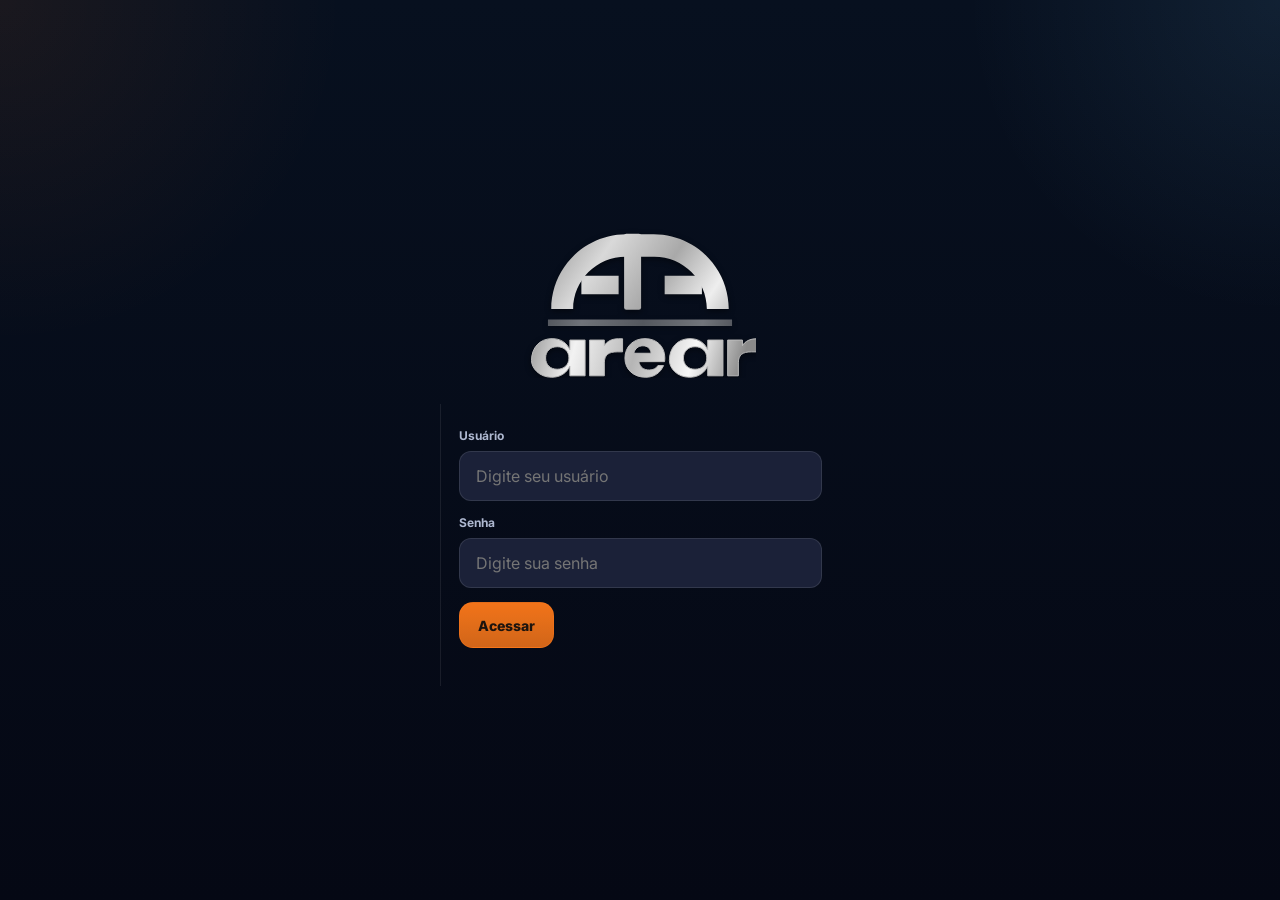
==== index.html @ a6a7c191 "Refactor portal flow and dashboard layout" ====
<!DOCTYPE html>
<html lang="pt-BR">
  <head>
    <meta charset="UTF-8" />
    <meta name="viewport" content="width=device-width, initial-scale=1.0" />
    <title>Portal Gerencial | Entrar</title>
    <link rel="preconnect" href="https://fonts.googleapis.com" />
    <link rel="preconnect" href="https://fonts.gstatic.com" crossorigin />
    <link
      href="https://fonts.googleapis.com/css2?family=Inter:wght@400;500;600;700;800&display=swap"
      rel="stylesheet"
    />
    <link rel="stylesheet" href="style.css" />
  </head>
  <body data-page="login">
    <main class="login-screen">
      <section class="login-panel">
        <img class="login-logo" src="logo-areia-ana.svg" alt="Logo Areia Ana" />
        <form id="loginForm" class="login-form" novalidate>
          <label class="login-field">
            <span>Usuário</span>
            <input id="username" name="username" type="text" autocomplete="username" placeholder="Digite seu usuário" required />
          </label>

          <label class="login-field">
            <span>Senha</span>
            <input id="password" name="password" type="password" autocomplete="current-password" placeholder="Digite sua senha" required />
          </label>

          <button class="login-submit" type="submit">Acessar</button>
          <p id="loginMessage" class="login-message" role="alert" aria-live="polite"></p>
        </form>
      </section>
    </main>

    <script src="utils.js"></script>
    <script src="app.js"></script>
  </body>
</html>
---- style.css ----
:root {
  --bg: #050814;
  --bg-soft: #0b1020;
  --bg-card: rgba(13, 18, 38, 0.92);
  --bg-card-2: rgba(15, 22, 45, 0.94);
  --line: rgba(255, 255, 255, 0.08);
  --text: #f5f7ff;
  --text-soft: #aeb8d0;
  --accent: #ff7a1a;
  --accent-soft: rgba(255, 122, 26, 0.18);
  --green: #9ee37d;
  --blue: #78c9ff;
  --danger: #ff6b6b;
  --shadow: 0 18px 40px rgba(0, 0, 0, 0.34);
  --radius: 18px;
}

* {
  box-sizing: border-box;
}

body {
  margin: 0;
  min-height: 100vh;
  font-family: 'Inter', 'Segoe UI', Arial, sans-serif;
  color: var(--text);
  background:
    radial-gradient(circle at top left, rgba(255, 122, 26, 0.08), transparent 22%),
    radial-gradient(circle at top right, rgba(120, 201, 255, 0.09), transparent 20%),
    linear-gradient(180deg, #07101f 0%, #050814 100%);
}

a {
  color: inherit;
  text-decoration: none;
}

button,
input,
select {
  font: inherit;
}

.is-hidden {
  display: none !important;
}

.login-screen {
  min-height: 100vh;
  display: grid;
  place-items: center;
  padding: 24px;
}

.login-panel {
  width: min(100%, 540px);
  display: grid;
  justify-items: center;
  gap: 20px;
}

.login-logo,
.portal-logo,
.brand-logo,
.logo {
  width: min(240px, 60vw);
  height: auto;
}

.login-form {
  width: min(100%, 400px);
  padding: 24px 18px 10px;
  border-left: 1px solid rgba(255, 255, 255, 0.08);
}

.login-field {
  display: grid;
  gap: 8px;
  margin-bottom: 14px;
}

.login-field span {
  color: var(--text-soft);
  font-size: 12px;
  font-weight: 700;
}

.login-field input,
.filter-box select {
  width: 100%;
  background: #1b2138;
  color: var(--text);
  border: 1px solid rgba(255, 255, 255, 0.1);
  border-radius: 12px;
  padding: 14px 16px;
  outline: none;
}

.login-submit,
.portal-logout,
.portal-admin-link,
.dashboard-header-btn,
.btn-clear,
.btn,
.upload-actions .btn {
  min-height: 46px;
  border: 1px solid rgba(255, 122, 26, 0.35);
  background: linear-gradient(180deg, rgba(255, 122, 26, 0.95), rgba(255, 122, 26, 0.82));
  color: #1d140e;
  border-radius: 14px;
  padding: 0 18px;
  cursor: pointer;
  font-size: 14px;
  font-weight: 800;
  transition: 0.2s ease;
}

.login-submit:hover,
.portal-logout:hover,
.portal-admin-link:hover,
.dashboard-header-btn:hover,
.btn-clear:hover,
.btn:hover {
  transform: translateY(-1px);
  filter: brightness(1.06);
}

.login-message {
  min-height: 20px;
  margin: 8px 0 0;
  color: #ff9b9b;
  font-size: 12px;
}

.portal-shell {
  min-height: 100vh;
  display: grid;
  place-items: center;
  padding: 28px;
}

.portal-card {
  width: min(1180px, 100%);
  background: linear-gradient(180deg, rgba(18, 24, 45, 0.95), rgba(10, 14, 29, 0.94));
  border: 1px solid rgba(255, 255, 255, 0.06);
  border-radius: 26px;
  box-shadow: var(--shadow);
  padding: 36px;
  display: grid;
  gap: 18px;
  justify-items: center;
  text-align: center;
}

.portal-eyebrow {
  color: var(--accent);
  font-weight: 800;
  letter-spacing: 0.25em;
  font-size: 14px;
}

.portal-card h1 {
  margin: 0;
  font-size: clamp(2.4rem, 4vw, 4rem);
}

.portal-description {
  max-width: 760px;
  margin: 0;
  color: var(--text-soft);
}

.portal-pills {
  display: flex;
  gap: 10px;
  flex-wrap: wrap;
  justify-content: center;
}

.portal-pill {
  padding: 10px 16px;
  border-radius: 999px;
  background: rgba(255, 255, 255, 0.05);
  border: 1px solid rgba(255, 255, 255, 0.08);
  color: var(--text-soft);
  font-size: 13px;
  font-weight: 700;
}

.portal-pill.is-active {
  color: #fff4ea;
  background: rgba(255, 122, 26, 0.18);
  border-color: rgba(255, 122, 26, 0.32);
}

.portal-grid {
  width: 100%;
  display: grid;
  grid-template-columns: repeat(3, minmax(0, 1fr));
  gap: 18px;
}

.portal-option {
  display: grid;
  gap: 10px;
  text-align: left;
  padding: 22px;
  border-radius: 16px;
  background: rgba(255, 255, 255, 0.04);
  border: 1px solid rgba(255, 255, 255, 0.07);
}

.portal-option:hover {
  border-color: rgba(255, 122, 26, 0.3);
  background: rgba(255, 122, 26, 0.08);
}

.portal-option-tag {
  color: var(--accent);
  font-size: 11px;
  font-weight: 800;
  letter-spacing: 0.18em;
  text-transform: uppercase;
}

.portal-option h2 {
  margin: 0;
  font-size: 1.6rem;
}

.portal-option p {
  margin: 0;
  color: var(--text-soft);
  line-height: 1.6;
}

.portal-footer-actions {
  width: 100%;
  display: flex;
  justify-content: center;
  align-items: center;
  gap: 12px;
  flex-wrap: wrap;
}

.portal-profile {
  padding: 12px 16px;
  border-radius: 12px;
  background: rgba(255, 255, 255, 0.05);
  border: 1px solid rgba(255, 255, 255, 0.08);
  color: var(--text-soft);
  font-size: 13px;
  font-weight: 700;
}

.dashboard-page-shell {
  width: min(1600px, 96%);
  margin: 22px auto 40px;
}

.dashboard-header-bar {
  display: flex;
  justify-content: space-between;
  align-items: center;
  gap: 16px;
  margin-bottom: 14px;
}

.dashboard-header-bar h1 {
  margin: 4px 0 8px;
  font-size: clamp(2rem, 3vw, 3rem);
}

.dashboard-kicker,
.dashboard-header-bar p {
  color: var(--text-soft);
}

.dashboard-header-actions {
  display: flex;
  gap: 10px;
  flex-wrap: wrap;
}

.dashboard-header-btn,
.portal-admin-link {
  display: inline-flex;
  align-items: center;
  justify-content: center;
}

.dashboard-header-btn.is-ghost,
.portal-logout {
  background: transparent;
  color: var(--text);
  border-color: rgba(255, 255, 255, 0.1);
}

.dashboard-empty {
  margin-bottom: 14px;
  padding: 14px 16px;
  border-radius: 14px;
  background: rgba(255, 107, 107, 0.08);
  border: 1px solid rgba(255, 107, 107, 0.24);
  color: #ffb4b4;
}

.dashboard-panel-switch {
  display: flex;
  gap: 10px;
  flex-wrap: wrap;
  margin-bottom: 16px;
}

.dashboard-switch-link {
  padding: 10px 16px;
  border-radius: 999px;
  background: rgba(255, 255, 255, 0.05);
  border: 1px solid rgba(255, 255, 255, 0.08);
  color: var(--text-soft);
  font-size: 13px;
  font-weight: 700;
}

.dashboard-switch-link.is-active {
  color: #fff4ea;
  background: rgba(255, 122, 26, 0.18);
  border-color: rgba(255, 122, 26, 0.32);
}

.topbar {
  display: grid;
  grid-template-columns: 1.4fr 1fr 1fr auto;
  gap: 14px;
  margin-bottom: 16px;
}

.filter-box,
.small-card,
.big-card,
.chart-card,
.table-card,
.admin-card,
.inner-card {
  background: linear-gradient(180deg, rgba(18, 24, 45, 0.95), rgba(10, 14, 29, 0.94));
  border: 1px solid rgba(255, 255, 255, 0.06);
  border-radius: var(--radius);
  box-shadow: var(--shadow);
}

.filter-box {
  padding: 14px 16px;
  display: flex;
  flex-direction: column;
  justify-content: center;
  min-height: 78px;
}

.filter-box label {
  font-size: 12px;
  color: var(--text-soft);
  margin-bottom: 8px;
  font-weight: 600;
  text-transform: uppercase;
  letter-spacing: 0.4px;
}

.btn-clear {
  min-height: 78px;
  color: #ffd8be;
}

.mini-cards {
  display: grid;
  grid-template-columns: repeat(5, 1fr);
  gap: 14px;
  margin-bottom: 16px;
}

.small-card {
  padding: 14px 16px;
  min-height: 92px;
  display: flex;
  flex-direction: column;
  justify-content: center;
  position: relative;
  overflow: hidden;
}

.small-card::after {
  content: '';
  position: absolute;
  inset: auto -40px -40px auto;
  width: 120px;
  height: 120px;
  border-radius: 50%;
  background: radial-gradient(circle, rgba(255,255,255,0.05), transparent 70%);
}

.small-title {
  font-size: 12px;
  color: var(--text-soft);
  margin-bottom: 6px;
  font-weight: 600;
}

.small-value {
  font-size: 20px;
  font-weight: 800;
}

.highlight-orange {
  border-color: rgba(255, 122, 26, 0.24);
}

.stats-row {
  display: grid;
  grid-template-columns: repeat(4, 1fr);
  gap: 14px;
  margin-bottom: 16px;
}

.big-card {
  padding: 16px 18px 14px;
  min-height: 132px;
}

.big-card .title {
  font-size: 14px;
  color: #ffffff;
  font-weight: 700;
  letter-spacing: 0.3px;
  margin-bottom: 6px;
  text-transform: uppercase;
}

.big-card .value {
  font-size: 24px;
  font-weight: 900;
  margin-bottom: 12px;
}

.big-card .subbar {
  border-radius: 12px;
  padding: 10px 14px;
  font-weight: 700;
  font-size: 13px;
  text-align: center;
  color: #e8f2ff;
  border: 1px solid rgba(255,255,255,0.07);
}

.bg-green .subbar {
  background: linear-gradient(90deg, rgba(158,227,125,0.22), rgba(158,227,125,0.10));
}

.bg-orange .subbar {
  background: linear-gradient(90deg, rgba(255,122,26,0.22), rgba(255,122,26,0.10));
}

.bg-blue .subbar {
  background: linear-gradient(90deg, rgba(120,201,255,0.22), rgba(120,201,255,0.10));
}

.charts-row,
.tables-row {
  display: grid;
  grid-template-columns: 1fr 1fr;
  gap: 16px;
  margin-bottom: 16px;
}

.chart-card {
  padding: 18px 18px 12px;
}

.chart-title {
  font-size: 22px;
  font-weight: 900;
  margin: 0 0 12px;
}

.chart-title .orange {
  color: var(--accent);
}

.chart-title .blue {
  color: var(--blue);
}

.chart-wrap {
  position: relative;
  height: 360px;
}

.legend-footer {
  margin-top: 12px;
  display: grid;
  grid-template-columns: repeat(3, 1fr);
  gap: 10px;
  padding-top: 12px;
  border-top: 1px solid var(--line);
}

.legend-box {
  text-align: center;
  padding: 8px 6px;
  border-radius: 12px;
  background: rgba(255,255,255,0.03);
  border: 1px solid rgba(255,255,255,0.05);
}

.legend-box .k {
  display: block;
  color: var(--text-soft);
  font-size: 11px;
  margin-bottom: 4px;
  text-transform: uppercase;
  font-weight: 700;
}

.legend-box .v {
  font-size: 17px;
  font-weight: 900;
}

.table-card {
  overflow: hidden;
}

.table-header {
  padding: 12px 16px;
  font-size: 14px;
  font-weight: 900;
  text-transform: uppercase;
  border-bottom: 1px solid var(--line);
  letter-spacing: 0.5px;
}

.table-header.orange {
  color: #ffc089;
  background: linear-gradient(90deg, rgba(255,122,26,0.10), rgba(255,122,26,0.02));
}

.table-header.blue {
  color: #a9dcff;
  background: linear-gradient(90deg, rgba(120,201,255,0.10), rgba(120,201,255,0.02));
}

table {
  width: 100%;
  border-collapse: collapse;
}

th,
td {
  padding: 10px 12px;
  border-bottom: 1px solid rgba(255,255,255,0.06);
  text-align: left;
  font-size: 13px;
}

th {
  color: var(--text-soft);
  font-weight: 800;
  text-transform: uppercase;
  font-size: 11px;
  letter-spacing: 0.4px;
  background: rgba(255,255,255,0.02);
}

tbody tr:hover {
  background: rgba(255,255,255,0.03);
}

.num {
  display: inline-block;
  width: 100%;
  text-align: right;
  font-variant-numeric: tabular-nums;
}

.accent {
  color: #ffc089;
  font-weight: 800;
}

.blue-txt {
  color: #a9dcff;
  font-weight: 800;
}

.green-txt {
  color: #c4f3af;
  font-weight: 800;
}

.danger-txt {
  color: #ff9b9b;
  font-weight: 800;
}

.footer-note {
  color: var(--text-soft);
  font-size: 12px;
  text-align: right;
}

.admin-page {
  padding: 28px;
}

.admin-card {
  width: min(1100px, 100%);
  margin: 0 auto;
  padding: 28px;
}

.panel-header,
.upload-section,
.admin-content-grid {
  display: grid;
  gap: 16px;
}

.panel-header {
  justify-items: center;
  text-align: center;
}

.upload-actions {
  display: flex;
  gap: 12px;
  flex-wrap: wrap;
  justify-content: center;
}

.status-banner {
  padding: 14px 16px;
  border-radius: 14px;
  font-weight: 700;
}

.status-banner.is-idle {
  background: rgba(255,255,255,0.04);
  color: var(--text-soft);
}

.status-banner.is-loading {
  background: rgba(255, 209, 102, 0.08);
  color: #ffd166;
}

.status-banner.is-success {
  background: rgba(158, 227, 125, 0.08);
  color: #c4f3af;
}

.status-banner.is-error {
  background: rgba(255, 107, 107, 0.08);
  color: #ff9b9b;
}

.upload-dropzone {
  display: grid;
  gap: 8px;
  justify-items: center;
  padding: 34px 20px;
  border: 1px dashed rgba(255, 122, 26, 0.35);
  border-radius: 18px;
  background: rgba(255,255,255,0.03);
  text-align: center;
  cursor: pointer;
}

.upload-dropzone input {
  display: none;
}

.admin-content-grid {
  grid-template-columns: 1fr 1.4fr;
}

.full-span {
  grid-column: 1 / -1;
}

.inner-card {
  padding: 20px;
}

.file-list {
  display: flex;
  flex-wrap: wrap;
  gap: 10px;
}

.meta-pill,
.chip {
  padding: 10px 14px;
  border-radius: 999px;
  background: rgba(255,255,255,0.05);
  border: 1px solid rgba(255,255,255,0.08);
  color: var(--text-soft);
}

@media (max-width: 1200px) {
  .mini-cards {
    grid-template-columns: repeat(2, 1fr);
  }

  .stats-row,
  .charts-row,
  .tables-row,
  .topbar,
  .portal-grid,
  .admin-content-grid {
    grid-template-columns: 1fr;
  }
}

@media (max-width: 760px) {
  .mini-cards {
    grid-template-columns: 1fr;
  }

  .dashboard-page-shell,
  .portal-shell,
  .admin-page,
  .login-screen {
    padding: 16px;
  }

  .dashboard-header-bar,
  .portal-footer-actions {
    flex-direction: column;
    align-items: flex-start;
  }

  .chart-wrap {
    height: 320px;
  }

  .portal-card,
  .admin-card {
    padding: 22px;
  }

  .login-form {
    width: 100%;
    border-left: 0;
    padding: 10px 0 0;
  }
}
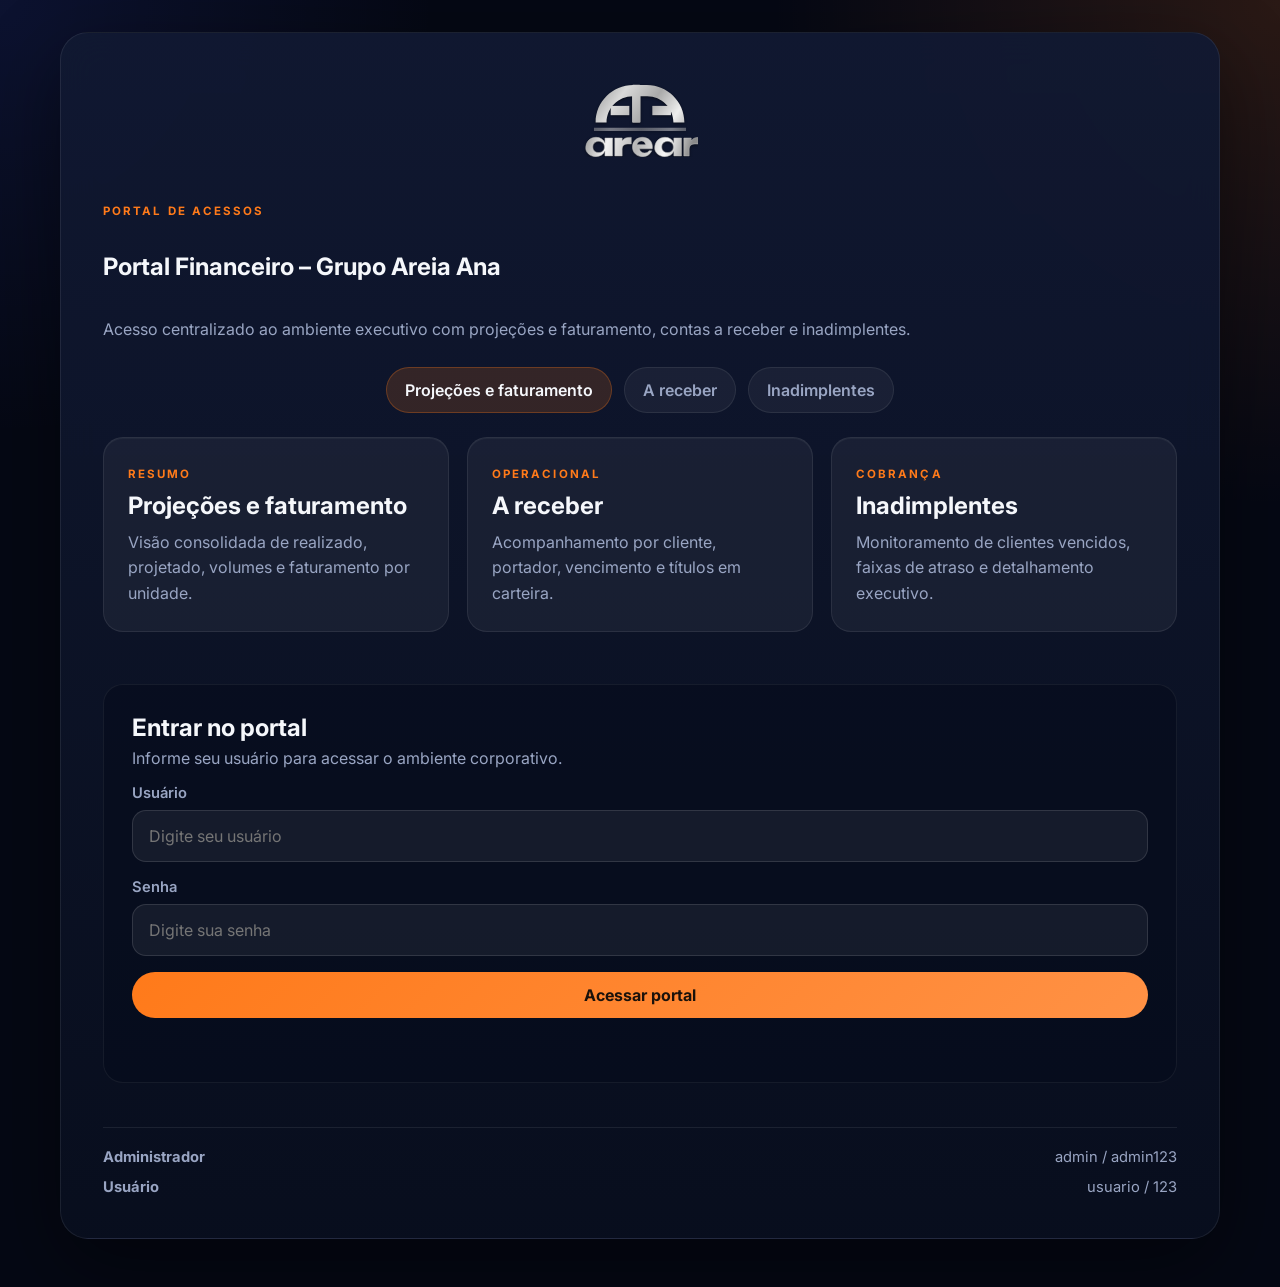
==== commit c72cfd04: "Merge branch 'main' into codex/process-finance-data-files-qutrxv" ====
--- a/index.html
+++ b/index.html
@@ -3,7 +3,7 @@
   <head>
     <meta charset="UTF-8" />
     <meta name="viewport" content="width=device-width, initial-scale=1.0" />
-    <title>Portal Gerencial | Entrar</title>
+    <title>Financeiro | Entrar</title>
     <link rel="preconnect" href="https://fonts.googleapis.com" />
     <link rel="preconnect" href="https://fonts.gstatic.com" crossorigin />
     <link
@@ -13,23 +13,69 @@
     <link rel="stylesheet" href="style.css" />
   </head>
   <body data-page="login">
-    <main class="login-screen">
-      <section class="login-panel">
-        <img class="login-logo" src="logo-areia-ana.svg" alt="Logo Areia Ana" />
-        <form id="loginForm" class="login-form" novalidate>
-          <label class="login-field">
+    <main class="page page-login">
+      <section class="portal-entry-card premium-card centered-panel">
+        <img class="logo" src="logo-areia-ana.svg" alt="Logo Areia Ana" />
+        <span class="eyebrow">Portal de acessos</span>
+        <h1>Portal Financeiro – Grupo Areia Ana</h1>
+        <p class="page-description">
+          Acesso centralizado ao ambiente executivo com projeções e faturamento, contas a receber e inadimplentes.
+        </p>
+
+        <nav class="portal-tab-preview" aria-label="Áreas do portal">
+          <span class="portal-chip is-active">Projeções e faturamento</span>
+          <span class="portal-chip">A receber</span>
+          <span class="portal-chip">Inadimplentes</span>
+        </nav>
+
+        <div class="portal-card-grid">
+          <article class="portal-link-card">
+            <span class="eyebrow">Resumo</span>
+            <h2>Projeções e faturamento</h2>
+            <p>Visão consolidada de realizado, projetado, volumes e faturamento por unidade.</p>
+          </article>
+          <article class="portal-link-card">
+            <span class="eyebrow">Operacional</span>
+            <h2>A receber</h2>
+            <p>Acompanhamento por cliente, portador, vencimento e títulos em carteira.</p>
+          </article>
+          <article class="portal-link-card">
+            <span class="eyebrow">Cobrança</span>
+            <h2>Inadimplentes</h2>
+            <p>Monitoramento de clientes vencidos, faixas de atraso e detalhamento executivo.</p>
+          </article>
+        </div>
+
+        <form id="loginForm" class="form-grid portal-login-form" novalidate>
+          <div class="portal-form-header">
+            <h2>Entrar no portal</h2>
+            <span>Informe seu usuário para acessar o ambiente corporativo.</span>
+          </div>
+
+          <label class="field">
             <span>Usuário</span>
             <input id="username" name="username" type="text" autocomplete="username" placeholder="Digite seu usuário" required />
           </label>
 
-          <label class="login-field">
+          <label class="field">
             <span>Senha</span>
             <input id="password" name="password" type="password" autocomplete="current-password" placeholder="Digite sua senha" required />
           </label>
 
-          <button class="login-submit" type="submit">Acessar</button>
-          <p id="loginMessage" class="login-message" role="alert" aria-live="polite"></p>
+          <button class="btn btn-primary btn-block" type="submit">Acessar portal</button>
+          <p id="loginMessage" class="form-message" role="alert" aria-live="polite"></p>
         </form>
+
+        <div class="credentials-box">
+          <div>
+            <strong>Administrador</strong>
+            <span>admin / admin123</span>
+          </div>
+          <div>
+            <strong>Usuário</strong>
+            <span>usuario / 123</span>
+          </div>
+        </div>
       </section>
     </main>
 
--- a/style.css
+++ b/style.css
@@ -1,33 +1,41 @@
 :root {
   --bg: #050814;
-  --bg-soft: #0b1020;
-  --bg-card: rgba(13, 18, 38, 0.92);
-  --bg-card-2: rgba(15, 22, 45, 0.94);
+  --bg-elevated: rgba(17, 27, 53, 0.88);
+  --panel: rgba(15, 23, 44, 0.94);
+  --panel-strong: rgba(11, 17, 34, 0.98);
   --line: rgba(255, 255, 255, 0.08);
-  --text: #f5f7ff;
-  --text-soft: #aeb8d0;
+  --line-strong: rgba(255, 122, 26, 0.26);
+  --text: #f5f7fb;
+  --muted: #99a5c3;
   --accent: #ff7a1a;
-  --accent-soft: rgba(255, 122, 26, 0.18);
-  --green: #9ee37d;
-  --blue: #78c9ff;
+  --accent-strong: #ff9145;
+  --success: #4dd39a;
   --danger: #ff6b6b;
-  --shadow: 0 18px 40px rgba(0, 0, 0, 0.34);
-  --radius: 18px;
+  --warning: #ffd166;
+  --shadow: 0 28px 80px rgba(0, 0, 0, 0.45);
+  --radius-xl: 28px;
+  --radius-lg: 20px;
+  --radius-md: 14px;
 }
 
 * {
   box-sizing: border-box;
 }
 
+html,
 body {
   margin: 0;
+  min-height: 100%;
+  background:
+    radial-gradient(circle at top right, rgba(255, 122, 26, 0.15), transparent 28%),
+    radial-gradient(circle at left top, rgba(65, 94, 255, 0.12), transparent 24%),
+    var(--bg);
+  color: var(--text);
+  font-family: 'Inter', system-ui, -apple-system, BlinkMacSystemFont, 'Segoe UI', sans-serif;
+}
+
+body {
   min-height: 100vh;
-  font-family: 'Inter', 'Segoe UI', Arial, sans-serif;
-  color: var(--text);
-  background:
-    radial-gradient(circle at top left, rgba(255, 122, 26, 0.08), transparent 22%),
-    radial-gradient(circle at top right, rgba(120, 201, 255, 0.09), transparent 20%),
-    linear-gradient(180deg, #07101f 0%, #050814 100%);
 }
 
 a {
@@ -36,719 +44,1069 @@
 }
 
 button,
-input,
-select {
+input {
   font: inherit;
 }
 
-.is-hidden {
-  display: none !important;
-}
-
-.login-screen {
+.page {
+  width: min(1160px, calc(100% - 32px));
+  margin: 0 auto;
+  padding: 32px 0 48px;
+}
+
+.page-login {
   min-height: 100vh;
-  display: grid;
-  place-items: center;
-  padding: 24px;
-}
-
-.login-panel {
-  width: min(100%, 540px);
-  display: grid;
-  justify-items: center;
-  gap: 20px;
-}
-
-.login-logo,
-.portal-logo,
-.brand-logo,
-.logo {
-  width: min(240px, 60vw);
-  height: auto;
-}
-
-.login-form {
-  width: min(100%, 400px);
-  padding: 24px 18px 10px;
-  border-left: 1px solid rgba(255, 255, 255, 0.08);
-}
-
-.login-field {
-  display: grid;
-  gap: 8px;
-  margin-bottom: 14px;
-}
-
-.login-field span {
-  color: var(--text-soft);
-  font-size: 12px;
-  font-weight: 700;
-}
-
-.login-field input,
-.filter-box select {
-  width: 100%;
-  background: #1b2138;
-  color: var(--text);
-  border: 1px solid rgba(255, 255, 255, 0.1);
-  border-radius: 12px;
-  padding: 14px 16px;
-  outline: none;
-}
-
-.login-submit,
-.portal-logout,
-.portal-admin-link,
-.dashboard-header-btn,
-.btn-clear,
-.btn,
-.upload-actions .btn {
-  min-height: 46px;
-  border: 1px solid rgba(255, 122, 26, 0.35);
-  background: linear-gradient(180deg, rgba(255, 122, 26, 0.95), rgba(255, 122, 26, 0.82));
-  color: #1d140e;
-  border-radius: 14px;
-  padding: 0 18px;
-  cursor: pointer;
-  font-size: 14px;
-  font-weight: 800;
-  transition: 0.2s ease;
-}
-
-.login-submit:hover,
-.portal-logout:hover,
-.portal-admin-link:hover,
-.dashboard-header-btn:hover,
-.btn-clear:hover,
-.btn:hover {
-  transform: translateY(-1px);
-  filter: brightness(1.06);
-}
-
-.login-message {
-  min-height: 20px;
-  margin: 8px 0 0;
-  color: #ff9b9b;
-  font-size: 12px;
-}
-
-.portal-shell {
-  min-height: 100vh;
-  display: grid;
-  place-items: center;
-  padding: 28px;
-}
-
-.portal-card {
-  width: min(1180px, 100%);
-  background: linear-gradient(180deg, rgba(18, 24, 45, 0.95), rgba(10, 14, 29, 0.94));
-  border: 1px solid rgba(255, 255, 255, 0.06);
-  border-radius: 26px;
+  display: flex;
+  justify-content: center;
+  align-items: center;
+}
+
+.page-shell {
+  display: grid;
+  gap: 24px;
+}
+
+.centered-panel {
+  margin: 0 auto;
+}
+
+.admin-page,
+.dashboard-page {
+  align-items: flex-start;
+}
+
+.premium-card {
+  background: linear-gradient(180deg, rgba(17, 25, 50, 0.94), rgba(8, 14, 30, 0.98));
+  border: 1px solid var(--line);
+  border-radius: var(--radius-xl);
   box-shadow: var(--shadow);
-  padding: 36px;
-  display: grid;
-  gap: 18px;
-  justify-items: center;
-  text-align: center;
-}
-
-.portal-eyebrow {
-  color: var(--accent);
-  font-weight: 800;
-  letter-spacing: 0.25em;
-  font-size: 14px;
-}
-
-.portal-card h1 {
-  margin: 0;
-  font-size: clamp(2.4rem, 4vw, 4rem);
-}
-
-.portal-description {
-  max-width: 760px;
-  margin: 0;
-  color: var(--text-soft);
-}
-
-.portal-pills {
-  display: flex;
-  gap: 10px;
+  backdrop-filter: blur(18px);
+}
+
+.login-card {
+  width: min(100%, 420px);
+  padding: 40px 30px;
+  margin-top: 40px;
+}
+
+.portal-entry-card {
+  width: min(100%, 1180px);
+  padding: 42px;
+  display: grid;
+  gap: 24px;
+}
+
+.portal-tab-preview {
+  display: flex;
+  justify-content: center;
+  gap: 12px;
   flex-wrap: wrap;
-  justify-content: center;
-}
-
-.portal-pill {
-  padding: 10px 16px;
+}
+
+.portal-chip {
+  padding: 12px 18px;
   border-radius: 999px;
   background: rgba(255, 255, 255, 0.05);
   border: 1px solid rgba(255, 255, 255, 0.08);
-  color: var(--text-soft);
-  font-size: 13px;
-  font-weight: 700;
-}
-
-.portal-pill.is-active {
-  color: #fff4ea;
-  background: rgba(255, 122, 26, 0.18);
-  border-color: rgba(255, 122, 26, 0.32);
-}
-
-.portal-grid {
-  width: 100%;
+  color: var(--muted);
+  font-weight: 600;
+}
+
+.portal-chip.is-active {
+  background: rgba(255, 122, 26, 0.16);
+  border-color: rgba(255, 122, 26, 0.28);
+  color: var(--text);
+}
+
+.portal-card-grid {
   display: grid;
   grid-template-columns: repeat(3, minmax(0, 1fr));
   gap: 18px;
 }
 
-.portal-option {
-  display: grid;
+.portal-link-card {
+  padding: 24px;
+  border-radius: var(--radius-lg);
+  background: rgba(255, 255, 255, 0.05);
+  border: 1px solid rgba(255, 255, 255, 0.08);
+  box-shadow: inset 0 1px 0 rgba(255, 255, 255, 0.04);
+}
+
+.portal-link-card p {
+  margin: 10px 0 0;
+  color: var(--muted);
+  line-height: 1.6;
+}
+
+.portal-login-form {
+  padding: 28px;
+  border-radius: var(--radius-lg);
+  background: rgba(6, 12, 27, 0.56);
+  border: 1px solid rgba(255, 255, 255, 0.06);
+}
+
+.portal-form-header {
+  display: grid;
+  gap: 6px;
+}
+
+.portal-form-header span {
+  color: var(--muted);
+}
+
+.logo {
+  width: 120px;
+  height: auto;
+  object-fit: contain;
+  display: block;
+  margin: 0 auto 20px;
+}
+
+.brand-logo {
+  width: 120px;
+}
+
+.eyebrow {
+  display: inline-block;
+  margin-bottom: 10px;
+  color: var(--accent);
+  text-transform: uppercase;
+  letter-spacing: 0.18em;
+  font-size: 0.72rem;
+  font-weight: 700;
+}
+
+h1,
+h2 {
+  margin: 0;
+}
+
+.login-card h1,
+.section-heading h2,
+.hero-card h2 {
+  font-size: clamp(1.8rem, 3vw, 2.9rem);
+  line-height: 1.05;
+}
+
+.page-description,
+.hero-card p,
+.topbar p {
+  margin: 12px 0 0;
+  color: var(--muted);
+  line-height: 1.6;
+}
+
+.form-grid {
+  display: grid;
+  gap: 16px;
+  margin-top: 28px;
+}
+
+.field {
+  display: grid;
+  gap: 8px;
+}
+
+.field span {
+  color: var(--muted);
+  font-size: 0.92rem;
+  font-weight: 600;
+}
+
+.field input,
+.upload-dropzone {
+  border-radius: var(--radius-md);
+  border: 1px solid rgba(255, 255, 255, 0.12);
+  background: rgba(255, 255, 255, 0.06);
+  color: var(--text);
+}
+
+.field input {
+  height: 52px;
+  padding: 0 16px;
+  outline: none;
+  transition: border-color 0.2s ease, box-shadow 0.2s ease;
+}
+
+.field input:focus {
+  border-color: rgba(255, 122, 26, 0.9);
+  box-shadow: 0 0 0 4px rgba(255, 122, 26, 0.16);
+}
+
+.btn {
+  border: 0;
+  border-radius: 999px;
+  cursor: pointer;
+  height: 46px;
+  padding: 0 20px;
+  font-weight: 700;
+  transition: transform 0.18s ease, opacity 0.18s ease, background 0.18s ease;
+}
+
+.btn:hover {
+  transform: translateY(-1px);
+}
+
+.btn-primary {
+  background: linear-gradient(135deg, var(--accent), var(--accent-strong));
+  color: #1b120b;
+}
+
+.btn-secondary {
+  background: rgba(255, 255, 255, 0.08);
+  color: var(--text);
+  border: 1px solid rgba(255, 255, 255, 0.08);
+}
+
+.btn-ghost {
+  background: transparent;
+  color: var(--text);
+  border: 1px solid rgba(255, 255, 255, 0.12);
+}
+
+.btn-block {
+  width: 100%;
+}
+
+.form-message {
+  min-height: 20px;
+  margin: 0;
+  color: var(--danger);
+  font-size: 0.92rem;
+}
+
+.credentials-box {
+  margin-top: 20px;
+  padding-top: 20px;
+  border-top: 1px solid var(--line);
+  display: grid;
+  gap: 12px;
+}
+
+.credentials-box div {
+  display: flex;
+  justify-content: space-between;
+  gap: 12px;
+  color: var(--muted);
+  font-size: 0.92rem;
+}
+
+.topbar,
+.hero-card,
+.upload-card {
+  padding: 24px 28px;
+}
+
+.topbar {
+  display: flex;
+  justify-content: space-between;
+  gap: 24px;
+  align-items: center;
+}
+
+.topbar-actions,
+.section-heading,
+.hero-meta {
+  display: flex;
+  align-items: center;
+}
+
+.topbar-actions {
+  gap: 12px;
+  flex-wrap: wrap;
+  justify-content: flex-end;
+}
+
+.session-badge,
+.meta-pill,
+.chip {
+  border-radius: 999px;
+  padding: 10px 14px;
+  background: rgba(255, 255, 255, 0.05);
+  border: 1px solid rgba(255, 255, 255, 0.08);
+  color: var(--muted);
+  font-size: 0.88rem;
+}
+
+.session-badge strong,
+.meta-pill,
+.chip-accent {
+  color: var(--text);
+}
+
+.grid-two-columns {
+  display: grid;
+  gap: 24px;
+  grid-template-columns: minmax(0, 1.3fr) minmax(280px, 0.9fr);
+}
+
+.checklist-card,
+.detail-grid .premium-card {
+  padding: 24px;
+}
+
+.checklist {
+  margin: 0;
+  padding-left: 18px;
+  color: var(--muted);
+  display: grid;
+  gap: 12px;
+  line-height: 1.5;
+}
+
+.chip-row {
+  margin-top: 18px;
+  display: flex;
+  flex-wrap: wrap;
   gap: 10px;
+}
+
+.upload-dropzone {
+  display: grid;
+  gap: 8px;
+  justify-items: center;
+  padding: 34px 20px;
+  border-style: dashed;
+  border-color: var(--line-strong);
+  text-align: center;
+  cursor: pointer;
+}
+
+.upload-dropzone input {
+  display: none;
+}
+
+.upload-icon {
+  width: 58px;
+  height: 58px;
+  border-radius: 50%;
+  display: grid;
+  place-items: center;
+  background: rgba(255, 122, 26, 0.14);
+  color: var(--accent);
+  font-size: 1.5rem;
+}
+
+.status-banner {
+  margin-top: 18px;
+  padding: 14px 16px;
+  border-radius: var(--radius-md);
+  border: 1px solid transparent;
+  font-weight: 600;
+}
+
+.status-banner.is-idle {
+  background: rgba(255, 255, 255, 0.04);
+  color: var(--muted);
+  border-color: rgba(255, 255, 255, 0.06);
+}
+
+.status-banner.is-loading {
+  background: rgba(255, 209, 102, 0.08);
+  color: var(--warning);
+  border-color: rgba(255, 209, 102, 0.24);
+}
+
+.status-banner.is-success {
+  background: rgba(77, 211, 154, 0.08);
+  color: var(--success);
+  border-color: rgba(77, 211, 154, 0.2);
+}
+
+.status-banner.is-error {
+  background: rgba(255, 107, 107, 0.08);
+  color: var(--danger);
+  border-color: rgba(255, 107, 107, 0.24);
+}
+
+.stats-grid {
+  display: grid;
+  gap: 18px;
+  grid-template-columns: repeat(5, minmax(0, 1fr));
+}
+
+.compact-grid {
+  margin-top: 20px;
+  grid-template-columns: repeat(3, minmax(0, 1fr));
+}
+
+.stat-card {
+  padding: 20px;
+  border-radius: var(--radius-lg);
+  background: rgba(255, 255, 255, 0.05);
+  border: 1px solid rgba(255, 255, 255, 0.06);
+  display: grid;
+  gap: 8px;
+}
+
+.stat-card span {
+  color: var(--muted);
+  font-size: 0.9rem;
+}
+
+.stat-card strong {
+  font-size: 1.4rem;
+  line-height: 1.15;
+}
+
+.stat-card.accent {
+  background: linear-gradient(135deg, rgba(255, 122, 26, 0.18), rgba(255, 122, 26, 0.06));
+  border-color: rgba(255, 122, 26, 0.22);
+}
+
+.data-list {
+  margin: 0;
+  display: grid;
+  gap: 14px;
+}
+
+.data-list div {
+  display: grid;
+  gap: 6px;
+  padding-bottom: 14px;
+  border-bottom: 1px solid var(--line);
+}
+
+.data-list div:last-child {
+  padding-bottom: 0;
+  border-bottom: 0;
+}
+
+.data-list dt {
+  color: var(--muted);
+  font-size: 0.88rem;
+}
+
+.data-list dd {
+  margin: 0;
+  font-weight: 600;
+}
+
+.table-shell {
+  overflow: auto;
+  border-radius: var(--radius-lg);
+  border: 1px solid rgba(255, 255, 255, 0.08);
+}
+
+.table-shell table {
+  width: 100%;
+  border-collapse: collapse;
+  min-width: 560px;
+}
+
+th,
+td {
+  padding: 14px 16px;
   text-align: left;
-  padding: 22px;
-  border-radius: 16px;
-  background: rgba(255, 255, 255, 0.04);
-  border: 1px solid rgba(255, 255, 255, 0.07);
-}
-
-.portal-option:hover {
-  border-color: rgba(255, 122, 26, 0.3);
+  border-bottom: 1px solid rgba(255, 255, 255, 0.06);
+}
+
+th {
+  color: #d4def8;
+  font-size: 0.82rem;
+  letter-spacing: 0.06em;
+  text-transform: uppercase;
+}
+
+.sortable-table th[data-sort-key] {
+  cursor: pointer;
+}
+
+.sortable-table th[data-sort-key]::after {
+  content: ' ↕';
+  color: rgba(255, 255, 255, 0.38);
+}
+
+td {
+  color: var(--muted);
+}
+
+.empty-state-cell {
+  text-align: center;
+  color: var(--muted);
+}
+
+.badge {
+  display: inline-flex;
+  align-items: center;
+  justify-content: center;
+  border-radius: 999px;
+  padding: 6px 12px;
+  font-size: 0.82rem;
+  font-weight: 700;
+}
+
+.badge-success {
+  background: rgba(77, 211, 154, 0.12);
+  color: var(--success);
+}
+
+.badge-warning {
+  background: rgba(255, 209, 102, 0.12);
+  color: var(--warning);
+}
+
+.badge-danger {
+  background: rgba(255, 107, 107, 0.12);
+  color: var(--danger);
+}
+
+.dashboard-hero {
+  display: flex;
+  justify-content: space-between;
+  gap: 24px;
+}
+
+.hero-meta {
+  gap: 16px;
+  align-items: stretch;
+}
+
+.hero-meta > div {
+  min-width: 180px;
+  padding: 18px;
+  border-radius: var(--radius-lg);
+  background: rgba(255, 255, 255, 0.05);
+  border: 1px solid rgba(255, 255, 255, 0.06);
+}
+
+.hero-meta span {
+  display: block;
+  color: var(--muted);
+  font-size: 0.88rem;
+  margin-bottom: 8px;
+}
+
+.admin-card,
+.dashboard-card {
+  width: min(100%, 980px);
+  padding: 32px;
+}
+
+.dashboard-card {
+  width: min(100%, 1120px);
+}
+
+.panel-header {
+  text-align: center;
+  padding-top: 8px;
+}
+
+.upload-section {
+  display: grid;
+  gap: 18px;
+  margin-top: 28px;
+}
+
+.upload-actions {
+  display: flex;
+  justify-content: center;
+  gap: 12px;
+  flex-wrap: wrap;
+}
+
+.admin-content-grid {
+  display: grid;
+  grid-template-columns: repeat(2, minmax(0, 1fr));
+  gap: 20px;
+  margin-top: 24px;
+}
+
+.full-width-grid {
+  grid-template-columns: 1fr;
+}
+
+.full-span {
+  grid-column: 1 / -1;
+}
+
+.inner-card {
+  padding: 24px;
+  background: rgba(11, 16, 32, 0.88);
+}
+
+.compact-heading {
+  justify-content: space-between;
+  gap: 12px;
+  margin-bottom: 16px;
+}
+
+.simple-stats {
+  grid-template-columns: repeat(4, minmax(0, 1fr));
+  margin-top: 24px;
+}
+
+.hidden-banner {
+  display: none;
+}
+
+.hidden-banner.is-visible {
+  display: block;
+}
+
+.dashboard-actions {
+  margin-top: 20px;
+}
+
+.admin-stats-grid {
+  grid-template-columns: repeat(4, minmax(0, 1fr));
+}
+
+.admin-detail-grid {
+  grid-template-columns: 1.1fr 1.5fr;
+}
+
+.file-list {
+  display: flex;
+  flex-wrap: wrap;
+  gap: 10px;
+  margin-top: 16px;
+}
+
+.tab-nav {
+  display: flex;
+  gap: 12px;
+  flex-wrap: wrap;
+  margin-top: 24px;
+}
+
+.tab-button {
+  min-height: 44px;
+  border-radius: 999px;
+  border: 1px solid rgba(255,255,255,0.08);
+  background: rgba(255,255,255,0.05);
+  color: var(--text);
+  padding: 0 18px;
+  cursor: pointer;
+  font-weight: 700;
+}
+
+.tab-button.is-active {
+  background: linear-gradient(135deg, var(--accent), var(--accent-strong));
+  color: #1b120b;
+}
+
+.tab-panel {
+  display: none;
+  margin-top: 24px;
+}
+
+.tab-panel.is-active {
+  display: block;
+}
+
+.dashboard-grid {
+  display: grid;
+  grid-template-columns: minmax(280px, 0.9fr) minmax(0, 1.4fr);
+  gap: 20px;
+  margin-top: 20px;
+}
+
+.chart-list {
+  display: grid;
+  gap: 14px;
+}
+
+.chart-item {
+  display: grid;
+  gap: 8px;
+}
+
+.chart-label-row {
+  display: flex;
+  justify-content: space-between;
+  gap: 12px;
+  color: var(--muted);
+}
+
+.chart-bar-track {
+  height: 12px;
+  border-radius: 999px;
+  background: rgba(255,255,255,0.08);
+  overflow: hidden;
+}
+
+.chart-bar {
+  height: 100%;
+  border-radius: inherit;
+  background: linear-gradient(135deg, var(--accent), var(--accent-strong));
+}
+
+.compact-table-shell {
+  max-height: 420px;
+}
+
+.header-actions {
+  display: flex;
+  gap: 12px;
+  flex-wrap: wrap;
+}
+
+.portal-topbar {
+  display: flex;
+  justify-content: space-between;
+  align-items: center;
+  gap: 24px;
+  padding-bottom: 10px;
+}
+
+.portal-brand {
+  display: flex;
+  align-items: center;
+  gap: 18px;
+}
+
+.portal-brand .brand-logo {
+  margin: 0;
+}
+
+.portal-meta {
+  display: flex;
+  align-items: center;
+  gap: 14px;
+  flex-wrap: wrap;
+  justify-content: flex-end;
+}
+
+.profile-chip {
+  min-height: 52px;
+  padding: 10px 16px;
+  border-radius: 18px;
+  border: 1px solid rgba(255, 255, 255, 0.08);
+  background: rgba(255, 255, 255, 0.05);
+  display: grid;
+  gap: 2px;
+}
+
+.profile-chip span {
+  color: var(--muted);
+  font-size: 0.78rem;
+  text-transform: uppercase;
+  letter-spacing: 0.08em;
+}
+
+.profile-chip strong {
+  font-size: 1rem;
+}
+
+.header-actions-centered {
+  justify-content: center;
+  margin-top: 20px;
+}
+
+.tab-nav-centered {
+  justify-content: center;
+}
+
+.dashboard-kpis {
+  grid-template-columns: repeat(4, minmax(0, 1fr));
+  justify-content: center;
+}
+
+.executive-section {
+  width: 100%;
+  max-width: 1280px;
+  margin: 0 auto;
+  display: grid;
+  gap: 28px;
+}
+
+.dashboard-section-shell {
+  width: 100%;
+}
+
+.executive-section-centered {
+  justify-items: center;
+}
+
+.dashboard-section-header,
+.executive-section-header {
+  width: min(100%, 940px);
+  text-align: center;
+  display: grid;
+  gap: 10px;
+}
+
+.dashboard-section-header p,
+.executive-section-header p {
+  margin: 0;
+  color: var(--muted);
+  line-height: 1.7;
+}
+
+.proj-kpis-grid {
+  width: min(100%, 1120px);
+}
+
+.dashboard-kpis-grid {
+  width: min(100%, 1120px);
+}
+
+.section-actions-row {
+  width: min(100%, 1160px);
+  display: grid;
+  grid-template-columns: auto minmax(0, 1fr);
+  gap: 16px;
+  align-items: end;
+}
+
+.action-button {
+  justify-self: start;
+}
+
+.action-button-group {
+  display: flex;
+  gap: 12px;
+  flex-wrap: wrap;
+}
+
+.premium-kpi {
+  min-height: 148px;
+  align-content: center;
+  justify-items: center;
+  text-align: center;
+  background: linear-gradient(180deg, rgba(255, 255, 255, 0.07), rgba(255, 255, 255, 0.04));
+  box-shadow: inset 0 1px 0 rgba(255, 255, 255, 0.04);
+}
+
+.premium-kpi span {
+  font-size: 0.88rem;
+  letter-spacing: 0.03em;
+  text-transform: uppercase;
+}
+
+.premium-kpi strong {
+  font-size: clamp(1.8rem, 3vw, 2.6rem);
+}
+
+.proj-visual-grid {
+  width: min(100%, 1160px);
+  display: grid;
+  grid-template-columns: repeat(3, minmax(0, 1fr));
+  gap: 22px;
+  align-items: stretch;
+}
+
+.dashboard-chart-grid {
+  width: min(100%, 1160px);
+  display: grid;
+  grid-template-columns: repeat(2, minmax(0, 1fr));
+  gap: 22px;
+  align-items: stretch;
+}
+
+.unified-chart-grid {
+  grid-template-columns: 1.4fr 1fr;
+}
+
+.tab-filters-grid {
+  width: min(100%, 1160px);
+}
+
+.filters-grid-four {
+  grid-template-columns: repeat(4, minmax(0, 1fr));
+}
+
+.chart-panel {
+  padding: 24px;
+}
+
+.chart-panel-primary {
+  min-height: 420px;
+}
+
+.chart-canvas-shell {
+  position: relative;
+  min-height: 320px;
+  width: 100%;
+}
+
+.chart-canvas-shell canvas {
+  width: 100% !important;
+  height: 100% !important;
+}
+
+.charts-grid {
+  display: grid;
+  gap: 20px;
+  margin-top: 24px;
+}
+
+.charts-grid-three {
+  grid-template-columns: repeat(3, minmax(0, 1fr));
+}
+
+.chart-card,
+.table-panel {
+  margin-top: 0;
+}
+
+.table-panel {
+  margin-top: 24px;
+}
+
+.proj-table-panel {
+  width: min(100%, 1160px);
+  justify-self: center;
+  padding: 24px;
+}
+
+.dashboard-table-panel {
+  width: min(100%, 1160px);
+  justify-self: center;
+  padding: 24px;
+}
+
+.dashboard-block {
+  width: min(100%, 1160px);
+}
+
+.executive-table-shell {
+  background: rgba(4, 9, 22, 0.62);
+}
+
+.executive-table {
+  min-width: 1040px;
+}
+
+.executive-table thead th {
+  position: sticky;
+  top: 0;
+  background: rgba(11, 17, 34, 0.98);
+  z-index: 1;
+}
+
+.numeric-column,
+.numeric-cell {
+  text-align: right;
+}
+
+.executive-table tbody td {
+  color: #e7edff;
+}
+
+.executive-table tbody tr:nth-child(odd) {
+  background: rgba(255, 255, 255, 0.025);
+}
+
+.executive-table tbody tr:hover {
   background: rgba(255, 122, 26, 0.08);
 }
 
-.portal-option-tag {
-  color: var(--accent);
-  font-size: 11px;
-  font-weight: 800;
-  letter-spacing: 0.18em;
-  text-transform: uppercase;
-}
-
-.portal-option h2 {
-  margin: 0;
-  font-size: 1.6rem;
-}
-
-.portal-option p {
-  margin: 0;
-  color: var(--text-soft);
-  line-height: 1.6;
-}
-
-.portal-footer-actions {
-  width: 100%;
-  display: flex;
-  justify-content: center;
+.table-footer {
+  margin-top: 16px;
+  display: flex;
+  justify-content: space-between;
   align-items: center;
   gap: 12px;
   flex-wrap: wrap;
 }
 
-.portal-profile {
-  padding: 12px 16px;
-  border-radius: 12px;
-  background: rgba(255, 255, 255, 0.05);
-  border: 1px solid rgba(255, 255, 255, 0.08);
-  color: var(--text-soft);
-  font-size: 13px;
-  font-weight: 700;
-}
-
-.dashboard-page-shell {
-  width: min(1600px, 96%);
-  margin: 22px auto 40px;
-}
-
-.dashboard-header-bar {
-  display: flex;
-  justify-content: space-between;
-  align-items: center;
+.table-footer .meta-pill {
+  margin: 0;
+}
+
+.pager-actions {
+  display: flex;
+  gap: 10px;
+}
+
+.filters-row {
+  display: grid;
+  grid-template-columns: repeat(3, minmax(0, 1fr));
   gap: 16px;
-  margin-bottom: 14px;
-}
-
-.dashboard-header-bar h1 {
-  margin: 4px 0 8px;
-  font-size: clamp(2rem, 3vw, 3rem);
-}
-
-.dashboard-kicker,
-.dashboard-header-bar p {
-  color: var(--text-soft);
-}
-
-.dashboard-header-actions {
-  display: flex;
-  gap: 10px;
-  flex-wrap: wrap;
-}
-
-.dashboard-header-btn,
-.portal-admin-link {
-  display: inline-flex;
-  align-items: center;
-  justify-content: center;
-}
-
-.dashboard-header-btn.is-ghost,
-.portal-logout {
-  background: transparent;
+  margin-top: 24px;
+}
+
+.filter-field {
+  display: grid;
+  gap: 8px;
+}
+
+.filter-field span {
+  color: var(--muted);
+  font-size: 0.9rem;
+  font-weight: 600;
+}
+
+.filter-field select,
+.filter-field input {
+  height: 48px;
+  border-radius: var(--radius-md);
+  border: 1px solid rgba(255,255,255,0.12);
+  background: rgba(255,255,255,0.06);
   color: var(--text);
-  border-color: rgba(255, 255, 255, 0.1);
-}
-
-.dashboard-empty {
-  margin-bottom: 14px;
-  padding: 14px 16px;
-  border-radius: 14px;
-  background: rgba(255, 107, 107, 0.08);
-  border: 1px solid rgba(255, 107, 107, 0.24);
-  color: #ffb4b4;
-}
-
-.dashboard-panel-switch {
-  display: flex;
-  gap: 10px;
-  flex-wrap: wrap;
-  margin-bottom: 16px;
-}
-
-.dashboard-switch-link {
-  padding: 10px 16px;
-  border-radius: 999px;
-  background: rgba(255, 255, 255, 0.05);
-  border: 1px solid rgba(255, 255, 255, 0.08);
-  color: var(--text-soft);
-  font-size: 13px;
-  font-weight: 700;
-}
-
-.dashboard-switch-link.is-active {
-  color: #fff4ea;
-  background: rgba(255, 122, 26, 0.18);
-  border-color: rgba(255, 122, 26, 0.32);
-}
-
-.topbar {
-  display: grid;
-  grid-template-columns: 1.4fr 1fr 1fr auto;
-  gap: 14px;
-  margin-bottom: 16px;
-}
-
-.filter-box,
-.small-card,
-.big-card,
-.chart-card,
-.table-card,
-.admin-card,
-.inner-card {
-  background: linear-gradient(180deg, rgba(18, 24, 45, 0.95), rgba(10, 14, 29, 0.94));
-  border: 1px solid rgba(255, 255, 255, 0.06);
-  border-radius: var(--radius);
-  box-shadow: var(--shadow);
-}
-
-.filter-box {
-  padding: 14px 16px;
-  display: flex;
-  flex-direction: column;
-  justify-content: center;
-  min-height: 78px;
-}
-
-.filter-box label {
-  font-size: 12px;
-  color: var(--text-soft);
-  margin-bottom: 8px;
-  font-weight: 600;
-  text-transform: uppercase;
-  letter-spacing: 0.4px;
-}
-
-.btn-clear {
-  min-height: 78px;
-  color: #ffd8be;
-}
-
-.mini-cards {
-  display: grid;
-  grid-template-columns: repeat(5, 1fr);
-  gap: 14px;
-  margin-bottom: 16px;
-}
-
-.small-card {
-  padding: 14px 16px;
-  min-height: 92px;
-  display: flex;
-  flex-direction: column;
-  justify-content: center;
-  position: relative;
-  overflow: hidden;
-}
-
-.small-card::after {
-  content: '';
-  position: absolute;
-  inset: auto -40px -40px auto;
-  width: 120px;
-  height: 120px;
-  border-radius: 50%;
-  background: radial-gradient(circle, rgba(255,255,255,0.05), transparent 70%);
-}
-
-.small-title {
-  font-size: 12px;
-  color: var(--text-soft);
-  margin-bottom: 6px;
-  font-weight: 600;
-}
-
-.small-value {
-  font-size: 20px;
-  font-weight: 800;
-}
-
-.highlight-orange {
-  border-color: rgba(255, 122, 26, 0.24);
-}
-
-.stats-row {
-  display: grid;
-  grid-template-columns: repeat(4, 1fr);
-  gap: 14px;
-  margin-bottom: 16px;
-}
-
-.big-card {
-  padding: 16px 18px 14px;
-  min-height: 132px;
-}
-
-.big-card .title {
-  font-size: 14px;
-  color: #ffffff;
-  font-weight: 700;
-  letter-spacing: 0.3px;
-  margin-bottom: 6px;
-  text-transform: uppercase;
-}
-
-.big-card .value {
-  font-size: 24px;
-  font-weight: 900;
-  margin-bottom: 12px;
-}
-
-.big-card .subbar {
-  border-radius: 12px;
-  padding: 10px 14px;
-  font-weight: 700;
-  font-size: 13px;
-  text-align: center;
-  color: #e8f2ff;
-  border: 1px solid rgba(255,255,255,0.07);
-}
-
-.bg-green .subbar {
-  background: linear-gradient(90deg, rgba(158,227,125,0.22), rgba(158,227,125,0.10));
-}
-
-.bg-orange .subbar {
-  background: linear-gradient(90deg, rgba(255,122,26,0.22), rgba(255,122,26,0.10));
-}
-
-.bg-blue .subbar {
-  background: linear-gradient(90deg, rgba(120,201,255,0.22), rgba(120,201,255,0.10));
-}
-
-.charts-row,
-.tables-row {
-  display: grid;
-  grid-template-columns: 1fr 1fr;
-  gap: 16px;
-  margin-bottom: 16px;
-}
-
-.chart-card {
-  padding: 18px 18px 12px;
-}
-
-.chart-title {
-  font-size: 22px;
-  font-weight: 900;
-  margin: 0 0 12px;
-}
-
-.chart-title .orange {
-  color: var(--accent);
-}
-
-.chart-title .blue {
-  color: var(--blue);
-}
-
-.chart-wrap {
-  position: relative;
-  height: 360px;
-}
-
-.legend-footer {
-  margin-top: 12px;
-  display: grid;
-  grid-template-columns: repeat(3, 1fr);
-  gap: 10px;
-  padding-top: 12px;
-  border-top: 1px solid var(--line);
-}
-
-.legend-box {
-  text-align: center;
-  padding: 8px 6px;
-  border-radius: 12px;
-  background: rgba(255,255,255,0.03);
-  border: 1px solid rgba(255,255,255,0.05);
-}
-
-.legend-box .k {
-  display: block;
-  color: var(--text-soft);
-  font-size: 11px;
-  margin-bottom: 4px;
-  text-transform: uppercase;
-  font-weight: 700;
-}
-
-.legend-box .v {
-  font-size: 17px;
-  font-weight: 900;
-}
-
-.table-card {
-  overflow: hidden;
-}
-
-.table-header {
-  padding: 12px 16px;
-  font-size: 14px;
-  font-weight: 900;
-  text-transform: uppercase;
-  border-bottom: 1px solid var(--line);
-  letter-spacing: 0.5px;
-}
-
-.table-header.orange {
-  color: #ffc089;
-  background: linear-gradient(90deg, rgba(255,122,26,0.10), rgba(255,122,26,0.02));
-}
-
-.table-header.blue {
-  color: #a9dcff;
-  background: linear-gradient(90deg, rgba(120,201,255,0.10), rgba(120,201,255,0.02));
-}
-
-table {
-  width: 100%;
-  border-collapse: collapse;
-}
-
-th,
-td {
-  padding: 10px 12px;
-  border-bottom: 1px solid rgba(255,255,255,0.06);
-  text-align: left;
-  font-size: 13px;
-}
-
-th {
-  color: var(--text-soft);
-  font-weight: 800;
-  text-transform: uppercase;
-  font-size: 11px;
-  letter-spacing: 0.4px;
-  background: rgba(255,255,255,0.02);
-}
-
-tbody tr:hover {
-  background: rgba(255,255,255,0.03);
-}
-
-.num {
-  display: inline-block;
-  width: 100%;
-  text-align: right;
-  font-variant-numeric: tabular-nums;
-}
-
-.accent {
-  color: #ffc089;
-  font-weight: 800;
-}
-
-.blue-txt {
-  color: #a9dcff;
-  font-weight: 800;
-}
-
-.green-txt {
-  color: #c4f3af;
-  font-weight: 800;
-}
-
-.danger-txt {
-  color: #ff9b9b;
-  font-weight: 800;
-}
-
-.footer-note {
-  color: var(--text-soft);
-  font-size: 12px;
-  text-align: right;
-}
-
-.admin-page {
-  padding: 28px;
-}
-
-.admin-card {
-  width: min(1100px, 100%);
-  margin: 0 auto;
-  padding: 28px;
-}
-
-.panel-header,
-.upload-section,
-.admin-content-grid {
-  display: grid;
-  gap: 16px;
-}
-
-.panel-header {
-  justify-items: center;
-  text-align: center;
-}
-
-.upload-actions {
-  display: flex;
-  gap: 12px;
-  flex-wrap: wrap;
-  justify-content: center;
-}
-
-.status-banner {
-  padding: 14px 16px;
-  border-radius: 14px;
-  font-weight: 700;
-}
-
-.status-banner.is-idle {
-  background: rgba(255,255,255,0.04);
-  color: var(--text-soft);
-}
-
-.status-banner.is-loading {
-  background: rgba(255, 209, 102, 0.08);
-  color: #ffd166;
-}
-
-.status-banner.is-success {
-  background: rgba(158, 227, 125, 0.08);
-  color: #c4f3af;
-}
-
-.status-banner.is-error {
-  background: rgba(255, 107, 107, 0.08);
-  color: #ff9b9b;
-}
-
-.upload-dropzone {
-  display: grid;
-  gap: 8px;
-  justify-items: center;
-  padding: 34px 20px;
-  border: 1px dashed rgba(255, 122, 26, 0.35);
-  border-radius: 18px;
-  background: rgba(255,255,255,0.03);
-  text-align: center;
-  cursor: pointer;
-}
-
-.upload-dropzone input {
-  display: none;
-}
-
-.admin-content-grid {
-  grid-template-columns: 1fr 1.4fr;
-}
-
-.full-span {
-  grid-column: 1 / -1;
-}
-
-.inner-card {
-  padding: 20px;
-}
-
-.file-list {
-  display: flex;
-  flex-wrap: wrap;
-  gap: 10px;
-}
-
-.meta-pill,
-.chip {
-  padding: 10px 14px;
-  border-radius: 999px;
-  background: rgba(255,255,255,0.05);
-  border: 1px solid rgba(255,255,255,0.08);
-  color: var(--text-soft);
-}
-
-@media (max-width: 1200px) {
-  .mini-cards {
-    grid-template-columns: repeat(2, 1fr);
-  }
-
-  .stats-row,
-  .charts-row,
-  .tables-row,
+  padding: 0 14px;
+}
+
+.wide-field {
+  grid-column: span 1;
+}
+
+.executive-panel {
+  padding-bottom: 40px;
+}
+
+@media (max-width: 960px) {
   .topbar,
-  .portal-grid,
-  .admin-content-grid {
-    grid-template-columns: 1fr;
-  }
-}
-
-@media (max-width: 760px) {
-  .mini-cards {
-    grid-template-columns: 1fr;
-  }
-
-  .dashboard-page-shell,
-  .portal-shell,
-  .admin-page,
-  .login-screen {
-    padding: 16px;
-  }
-
-  .dashboard-header-bar,
-  .portal-footer-actions {
+  .dashboard-hero,
+  .section-heading,
+  .topbar-actions,
+  .hero-meta {
     flex-direction: column;
     align-items: flex-start;
   }
 
-  .chart-wrap {
-    height: 320px;
+  .grid-two-columns,
+  .stats-grid,
+  .compact-grid,
+  .portal-card-grid,
+  .portal-topbar,
+  .portal-brand,
+  .portal-meta,
+  .section-actions-row,
+  .action-button-group,
+  .dashboard-kpis,
+  .charts-grid-three,
+  .filters-row,
+  .proj-visual-grid,
+  .dashboard-chart-grid,
+  .filters-grid-four,
+  .admin-content-grid,
+  .simple-stats,
+  .admin-stats-grid,
+  .admin-detail-grid,
+  .dashboard-grid {
+    grid-template-columns: 1fr;
   }
 
-  .portal-card,
-  .admin-card {
-    padding: 22px;
+  .page {
+    width: min(100%, calc(100% - 24px));
+    padding-top: 24px;
   }
 
-  .login-form {
+  .login-card {
+    padding: 28px 22px;
+  }
+
+  .admin-card,
+  .dashboard-card {
+    padding: 24px 20px;
+  }
+
+  .premium-kpi {
+    min-height: 124px;
+  }
+
+  .portal-entry-card {
+    padding: 28px;
+  }
+
+  .action-button {
     width: 100%;
-    border-left: 0;
-    padding: 10px 0 0;
   }
-}
+
+  .chart-canvas-shell {
+    min-height: 280px;
+  }
+}
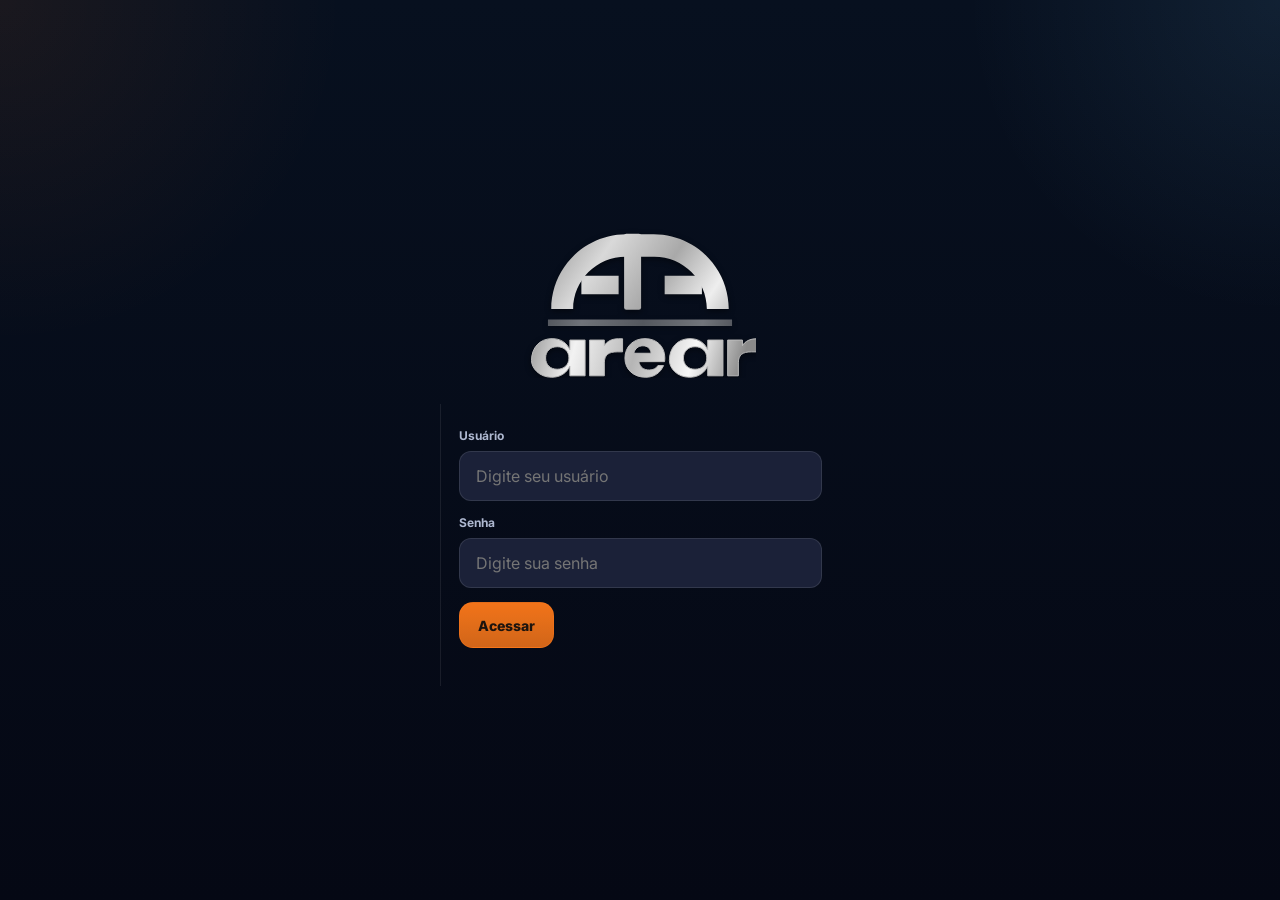
==== commit 4db31312: "Convert dashboard selector into tabs" ====
--- a/index.html
+++ b/index.html
@@ -3,7 +3,7 @@
   <head>
     <meta charset="UTF-8" />
     <meta name="viewport" content="width=device-width, initial-scale=1.0" />
-    <title>Financeiro | Entrar</title>
+    <title>Portal Gerencial | Entrar</title>
     <link rel="preconnect" href="https://fonts.googleapis.com" />
     <link rel="preconnect" href="https://fonts.gstatic.com" crossorigin />
     <link
@@ -13,69 +13,23 @@
     <link rel="stylesheet" href="style.css" />
   </head>
   <body data-page="login">
-    <main class="page page-login">
-      <section class="portal-entry-card premium-card centered-panel">
-        <img class="logo" src="logo-areia-ana.svg" alt="Logo Areia Ana" />
-        <span class="eyebrow">Portal de acessos</span>
-        <h1>Portal Financeiro – Grupo Areia Ana</h1>
-        <p class="page-description">
-          Acesso centralizado ao ambiente executivo com projeções e faturamento, contas a receber e inadimplentes.
-        </p>
-
-        <nav class="portal-tab-preview" aria-label="Áreas do portal">
-          <span class="portal-chip is-active">Projeções e faturamento</span>
-          <span class="portal-chip">A receber</span>
-          <span class="portal-chip">Inadimplentes</span>
-        </nav>
-
-        <div class="portal-card-grid">
-          <article class="portal-link-card">
-            <span class="eyebrow">Resumo</span>
-            <h2>Projeções e faturamento</h2>
-            <p>Visão consolidada de realizado, projetado, volumes e faturamento por unidade.</p>
-          </article>
-          <article class="portal-link-card">
-            <span class="eyebrow">Operacional</span>
-            <h2>A receber</h2>
-            <p>Acompanhamento por cliente, portador, vencimento e títulos em carteira.</p>
-          </article>
-          <article class="portal-link-card">
-            <span class="eyebrow">Cobrança</span>
-            <h2>Inadimplentes</h2>
-            <p>Monitoramento de clientes vencidos, faixas de atraso e detalhamento executivo.</p>
-          </article>
-        </div>
-
-        <form id="loginForm" class="form-grid portal-login-form" novalidate>
-          <div class="portal-form-header">
-            <h2>Entrar no portal</h2>
-            <span>Informe seu usuário para acessar o ambiente corporativo.</span>
-          </div>
-
-          <label class="field">
+    <main class="login-screen">
+      <section class="login-panel">
+        <img class="login-logo" src="logo-areia-ana.svg" alt="Logo Areia Ana" />
+        <form id="loginForm" class="login-form" novalidate>
+          <label class="login-field">
             <span>Usuário</span>
             <input id="username" name="username" type="text" autocomplete="username" placeholder="Digite seu usuário" required />
           </label>
 
-          <label class="field">
+          <label class="login-field">
             <span>Senha</span>
             <input id="password" name="password" type="password" autocomplete="current-password" placeholder="Digite sua senha" required />
           </label>
 
-          <button class="btn btn-primary btn-block" type="submit">Acessar portal</button>
-          <p id="loginMessage" class="form-message" role="alert" aria-live="polite"></p>
+          <button class="login-submit" type="submit">Acessar</button>
+          <p id="loginMessage" class="login-message" role="alert" aria-live="polite"></p>
         </form>
-
-        <div class="credentials-box">
-          <div>
-            <strong>Administrador</strong>
-            <span>admin / admin123</span>
-          </div>
-          <div>
-            <strong>Usuário</strong>
-            <span>usuario / 123</span>
-          </div>
-        </div>
       </section>
     </main>
 
--- a/style.css
+++ b/style.css
@@ -1,41 +1,33 @@
 :root {
   --bg: #050814;
-  --bg-elevated: rgba(17, 27, 53, 0.88);
-  --panel: rgba(15, 23, 44, 0.94);
-  --panel-strong: rgba(11, 17, 34, 0.98);
+  --bg-soft: #0b1020;
+  --bg-card: rgba(13, 18, 38, 0.92);
+  --bg-card-2: rgba(15, 22, 45, 0.94);
   --line: rgba(255, 255, 255, 0.08);
-  --line-strong: rgba(255, 122, 26, 0.26);
-  --text: #f5f7fb;
-  --muted: #99a5c3;
+  --text: #f5f7ff;
+  --text-soft: #aeb8d0;
   --accent: #ff7a1a;
-  --accent-strong: #ff9145;
-  --success: #4dd39a;
+  --accent-soft: rgba(255, 122, 26, 0.18);
+  --green: #9ee37d;
+  --blue: #78c9ff;
   --danger: #ff6b6b;
-  --warning: #ffd166;
-  --shadow: 0 28px 80px rgba(0, 0, 0, 0.45);
-  --radius-xl: 28px;
-  --radius-lg: 20px;
-  --radius-md: 14px;
+  --shadow: 0 18px 40px rgba(0, 0, 0, 0.34);
+  --radius: 18px;
 }
 
 * {
   box-sizing: border-box;
 }
 
-html,
 body {
   margin: 0;
-  min-height: 100%;
+  min-height: 100vh;
+  font-family: 'Inter', 'Segoe UI', Arial, sans-serif;
+  color: var(--text);
   background:
-    radial-gradient(circle at top right, rgba(255, 122, 26, 0.15), transparent 28%),
-    radial-gradient(circle at left top, rgba(65, 94, 255, 0.12), transparent 24%),
-    var(--bg);
-  color: var(--text);
-  font-family: 'Inter', system-ui, -apple-system, BlinkMacSystemFont, 'Segoe UI', sans-serif;
-}
-
-body {
-  min-height: 100vh;
+    radial-gradient(circle at top left, rgba(255, 122, 26, 0.08), transparent 22%),
+    radial-gradient(circle at top right, rgba(120, 201, 255, 0.09), transparent 20%),
+    linear-gradient(180deg, #07101f 0%, #050814 100%);
 }
 
 a {
@@ -44,321 +36,629 @@
 }
 
 button,
-input {
+input,
+select {
   font: inherit;
 }
 
-.page {
-  width: min(1160px, calc(100% - 32px));
-  margin: 0 auto;
-  padding: 32px 0 48px;
-}
-
-.page-login {
+.is-hidden {
+  display: none !important;
+}
+
+.login-screen {
   min-height: 100vh;
-  display: flex;
+  display: grid;
+  place-items: center;
+  padding: 24px;
+}
+
+.login-panel {
+  width: min(100%, 540px);
+  display: grid;
+  justify-items: center;
+  gap: 20px;
+}
+
+.login-logo,
+.portal-logo,
+.brand-logo,
+.logo {
+  width: min(240px, 60vw);
+  height: auto;
+}
+
+.login-form {
+  width: min(100%, 400px);
+  padding: 24px 18px 10px;
+  border-left: 1px solid rgba(255, 255, 255, 0.08);
+}
+
+.login-field {
+  display: grid;
+  gap: 8px;
+  margin-bottom: 14px;
+}
+
+.login-field span {
+  color: var(--text-soft);
+  font-size: 12px;
+  font-weight: 700;
+}
+
+.login-field input,
+.filter-box select {
+  width: 100%;
+  background: #1b2138;
+  color: var(--text);
+  border: 1px solid rgba(255, 255, 255, 0.1);
+  border-radius: 12px;
+  padding: 14px 16px;
+  outline: none;
+}
+
+.login-submit,
+.portal-logout,
+.portal-admin-link,
+.dashboard-header-btn,
+.btn-clear,
+.btn,
+.upload-actions .btn {
+  min-height: 46px;
+  border: 1px solid rgba(255, 122, 26, 0.35);
+  background: linear-gradient(180deg, rgba(255, 122, 26, 0.95), rgba(255, 122, 26, 0.82));
+  color: #1d140e;
+  border-radius: 14px;
+  padding: 0 18px;
+  cursor: pointer;
+  font-size: 14px;
+  font-weight: 800;
+  transition: 0.2s ease;
+}
+
+.login-submit:hover,
+.portal-logout:hover,
+.portal-admin-link:hover,
+.dashboard-header-btn:hover,
+.btn-clear:hover,
+.btn:hover {
+  transform: translateY(-1px);
+  filter: brightness(1.06);
+}
+
+.login-message {
+  min-height: 20px;
+  margin: 8px 0 0;
+  color: #ff9b9b;
+  font-size: 12px;
+}
+
+.portal-shell {
+  min-height: 100vh;
+  display: grid;
+  place-items: center;
+  padding: 28px;
+}
+
+.portal-card {
+  width: min(1180px, 100%);
+  background: linear-gradient(180deg, rgba(18, 24, 45, 0.95), rgba(10, 14, 29, 0.94));
+  border: 1px solid rgba(255, 255, 255, 0.06);
+  border-radius: 26px;
+  box-shadow: var(--shadow);
+  padding: 36px;
+  display: grid;
+  gap: 18px;
+  justify-items: center;
+  text-align: center;
+}
+
+.portal-eyebrow {
+  color: var(--accent);
+  font-weight: 800;
+  letter-spacing: 0.25em;
+  font-size: 14px;
+}
+
+.portal-card h1 {
+  margin: 0;
+  font-size: clamp(2.4rem, 4vw, 4rem);
+}
+
+.portal-description {
+  max-width: 760px;
+  margin: 0;
+  color: var(--text-soft);
+}
+
+.portal-pills {
+  display: flex;
+  gap: 10px;
+  flex-wrap: wrap;
   justify-content: center;
-  align-items: center;
-}
-
-.page-shell {
-  display: grid;
-  gap: 24px;
-}
-
-.centered-panel {
-  margin: 0 auto;
-}
-
-.admin-page,
-.dashboard-page {
-  align-items: flex-start;
-}
-
-.premium-card {
-  background: linear-gradient(180deg, rgba(17, 25, 50, 0.94), rgba(8, 14, 30, 0.98));
-  border: 1px solid var(--line);
-  border-radius: var(--radius-xl);
-  box-shadow: var(--shadow);
-  backdrop-filter: blur(18px);
-}
-
-.login-card {
-  width: min(100%, 420px);
-  padding: 40px 30px;
-  margin-top: 40px;
-}
-
-.portal-entry-card {
-  width: min(100%, 1180px);
-  padding: 42px;
-  display: grid;
-  gap: 24px;
-}
-
-.portal-tab-preview {
-  display: flex;
-  justify-content: center;
-  gap: 12px;
-  flex-wrap: wrap;
-}
-
-.portal-chip {
-  padding: 12px 18px;
+}
+
+.portal-pill {
+  padding: 10px 16px;
   border-radius: 999px;
   background: rgba(255, 255, 255, 0.05);
   border: 1px solid rgba(255, 255, 255, 0.08);
-  color: var(--muted);
-  font-weight: 600;
-}
-
-.portal-chip.is-active {
-  background: rgba(255, 122, 26, 0.16);
-  border-color: rgba(255, 122, 26, 0.28);
-  color: var(--text);
-}
-
-.portal-card-grid {
+  color: var(--text-soft);
+  font-size: 13px;
+  font-weight: 700;
+}
+
+.portal-pill.is-active {
+  color: #fff4ea;
+  background: rgba(255, 122, 26, 0.18);
+  border-color: rgba(255, 122, 26, 0.32);
+}
+
+.portal-grid {
+  width: 100%;
   display: grid;
   grid-template-columns: repeat(3, minmax(0, 1fr));
   gap: 18px;
 }
 
-.portal-link-card {
-  padding: 24px;
-  border-radius: var(--radius-lg);
+.portal-option {
+  display: grid;
+  gap: 10px;
+  text-align: left;
+  padding: 22px;
+  border-radius: 16px;
+  background: rgba(255, 255, 255, 0.04);
+  border: 1px solid rgba(255, 255, 255, 0.07);
+}
+
+.portal-option:hover {
+  border-color: rgba(255, 122, 26, 0.3);
+  background: rgba(255, 122, 26, 0.08);
+}
+
+.portal-option-tag {
+  color: var(--accent);
+  font-size: 11px;
+  font-weight: 800;
+  letter-spacing: 0.18em;
+  text-transform: uppercase;
+}
+
+.portal-option h2 {
+  margin: 0;
+  font-size: 1.6rem;
+}
+
+.portal-option p {
+  margin: 0;
+  color: var(--text-soft);
+  line-height: 1.6;
+}
+
+.portal-footer-actions {
+  width: 100%;
+  display: flex;
+  justify-content: center;
+  align-items: center;
+  gap: 12px;
+  flex-wrap: wrap;
+}
+
+.portal-profile {
+  padding: 12px 16px;
+  border-radius: 12px;
   background: rgba(255, 255, 255, 0.05);
   border: 1px solid rgba(255, 255, 255, 0.08);
-  box-shadow: inset 0 1px 0 rgba(255, 255, 255, 0.04);
-}
-
-.portal-link-card p {
-  margin: 10px 0 0;
-  color: var(--muted);
-  line-height: 1.6;
-}
-
-.portal-login-form {
-  padding: 28px;
-  border-radius: var(--radius-lg);
-  background: rgba(6, 12, 27, 0.56);
-  border: 1px solid rgba(255, 255, 255, 0.06);
-}
-
-.portal-form-header {
-  display: grid;
-  gap: 6px;
-}
-
-.portal-form-header span {
-  color: var(--muted);
-}
-
-.logo {
-  width: 120px;
-  height: auto;
-  object-fit: contain;
-  display: block;
-  margin: 0 auto 20px;
-}
-
-.brand-logo {
-  width: 120px;
-}
-
-.eyebrow {
-  display: inline-block;
-  margin-bottom: 10px;
-  color: var(--accent);
-  text-transform: uppercase;
-  letter-spacing: 0.18em;
-  font-size: 0.72rem;
+  color: var(--text-soft);
+  font-size: 13px;
   font-weight: 700;
 }
 
-h1,
-h2 {
-  margin: 0;
-}
-
-.login-card h1,
-.section-heading h2,
-.hero-card h2 {
-  font-size: clamp(1.8rem, 3vw, 2.9rem);
-  line-height: 1.05;
-}
-
-.page-description,
-.hero-card p,
-.topbar p {
-  margin: 12px 0 0;
-  color: var(--muted);
-  line-height: 1.6;
-}
-
-.form-grid {
-  display: grid;
+.dashboard-page-shell {
+  width: min(1600px, 96%);
+  margin: 22px auto 40px;
+}
+
+.dashboard-header-bar {
+  display: flex;
+  justify-content: space-between;
+  align-items: center;
   gap: 16px;
-  margin-top: 28px;
-}
-
-.field {
-  display: grid;
-  gap: 8px;
-}
-
-.field span {
-  color: var(--muted);
-  font-size: 0.92rem;
-  font-weight: 600;
-}
-
-.field input,
-.upload-dropzone {
-  border-radius: var(--radius-md);
-  border: 1px solid rgba(255, 255, 255, 0.12);
-  background: rgba(255, 255, 255, 0.06);
-  color: var(--text);
-}
-
-.field input {
-  height: 52px;
-  padding: 0 16px;
-  outline: none;
-  transition: border-color 0.2s ease, box-shadow 0.2s ease;
-}
-
-.field input:focus {
-  border-color: rgba(255, 122, 26, 0.9);
-  box-shadow: 0 0 0 4px rgba(255, 122, 26, 0.16);
-}
-
-.btn {
-  border: 0;
-  border-radius: 999px;
-  cursor: pointer;
-  height: 46px;
-  padding: 0 20px;
-  font-weight: 700;
-  transition: transform 0.18s ease, opacity 0.18s ease, background 0.18s ease;
-}
-
-.btn:hover {
-  transform: translateY(-1px);
-}
-
-.btn-primary {
-  background: linear-gradient(135deg, var(--accent), var(--accent-strong));
-  color: #1b120b;
-}
-
-.btn-secondary {
-  background: rgba(255, 255, 255, 0.08);
-  color: var(--text);
-  border: 1px solid rgba(255, 255, 255, 0.08);
-}
-
-.btn-ghost {
+  margin-bottom: 14px;
+}
+
+.dashboard-header-bar h1 {
+  margin: 4px 0 8px;
+  font-size: clamp(2rem, 3vw, 3rem);
+}
+
+.dashboard-kicker,
+.dashboard-header-bar p {
+  color: var(--text-soft);
+}
+
+.dashboard-header-actions {
+  display: flex;
+  gap: 10px;
+  flex-wrap: wrap;
+}
+
+.dashboard-header-btn,
+.portal-admin-link {
+  display: inline-flex;
+  align-items: center;
+  justify-content: center;
+}
+
+.dashboard-header-btn.is-ghost,
+.portal-logout {
   background: transparent;
   color: var(--text);
-  border: 1px solid rgba(255, 255, 255, 0.12);
-}
-
-.btn-block {
+  border-color: rgba(255, 255, 255, 0.1);
+}
+
+.dashboard-empty {
+  margin-bottom: 14px;
+  padding: 14px 16px;
+  border-radius: 14px;
+  background: rgba(255, 107, 107, 0.08);
+  border: 1px solid rgba(255, 107, 107, 0.24);
+  color: #ffb4b4;
+}
+
+.dashboard-panel-switch {
+  display: flex;
+  gap: 10px;
+  flex-wrap: wrap;
+  margin-bottom: 16px;
+}
+
+.dashboard-switch-link {
+  padding: 10px 16px;
+  border-radius: 999px;
+  background: rgba(255, 255, 255, 0.05);
+  border: 1px solid rgba(255, 255, 255, 0.08);
+  color: var(--text-soft);
+  font-size: 13px;
+  font-weight: 700;
+}
+
+.dashboard-switch-link.is-active {
+  color: #fff4ea;
+  background: rgba(255, 122, 26, 0.18);
+  border-color: rgba(255, 122, 26, 0.32);
+}
+
+.topbar {
+  display: grid;
+  grid-template-columns: 1.4fr 1fr 1fr auto;
+  gap: 14px;
+  margin-bottom: 16px;
+}
+
+.filter-box,
+.small-card,
+.big-card,
+.chart-card,
+.table-card,
+.admin-card,
+.inner-card {
+  background: linear-gradient(180deg, rgba(18, 24, 45, 0.95), rgba(10, 14, 29, 0.94));
+  border: 1px solid rgba(255, 255, 255, 0.06);
+  border-radius: var(--radius);
+  box-shadow: var(--shadow);
+}
+
+.filter-box {
+  padding: 14px 16px;
+  display: flex;
+  flex-direction: column;
+  justify-content: center;
+  min-height: 78px;
+}
+
+.filter-box label {
+  font-size: 12px;
+  color: var(--text-soft);
+  margin-bottom: 8px;
+  font-weight: 600;
+  text-transform: uppercase;
+  letter-spacing: 0.4px;
+}
+
+.btn-clear {
+  min-height: 78px;
+  color: #ffd8be;
+}
+
+.mini-cards {
+  display: grid;
+  grid-template-columns: repeat(5, 1fr);
+  gap: 14px;
+  margin-bottom: 16px;
+}
+
+.small-card {
+  padding: 14px 16px;
+  min-height: 92px;
+  display: flex;
+  flex-direction: column;
+  justify-content: center;
+  position: relative;
+  overflow: hidden;
+}
+
+.small-card::after {
+  content: '';
+  position: absolute;
+  inset: auto -40px -40px auto;
+  width: 120px;
+  height: 120px;
+  border-radius: 50%;
+  background: radial-gradient(circle, rgba(255,255,255,0.05), transparent 70%);
+}
+
+.small-title {
+  font-size: 12px;
+  color: var(--text-soft);
+  margin-bottom: 6px;
+  font-weight: 600;
+}
+
+.small-value {
+  font-size: 20px;
+  font-weight: 800;
+}
+
+.highlight-orange {
+  border-color: rgba(255, 122, 26, 0.24);
+}
+
+.stats-row {
+  display: grid;
+  grid-template-columns: repeat(4, 1fr);
+  gap: 14px;
+  margin-bottom: 16px;
+}
+
+.big-card {
+  padding: 16px 18px 14px;
+  min-height: 132px;
+}
+
+.big-card .title {
+  font-size: 14px;
+  color: #ffffff;
+  font-weight: 700;
+  letter-spacing: 0.3px;
+  margin-bottom: 6px;
+  text-transform: uppercase;
+}
+
+.big-card .value {
+  font-size: 24px;
+  font-weight: 900;
+  margin-bottom: 12px;
+}
+
+.big-card .subbar {
+  border-radius: 12px;
+  padding: 10px 14px;
+  font-weight: 700;
+  font-size: 13px;
+  text-align: center;
+  color: #e8f2ff;
+  border: 1px solid rgba(255,255,255,0.07);
+}
+
+.bg-green .subbar {
+  background: linear-gradient(90deg, rgba(158,227,125,0.22), rgba(158,227,125,0.10));
+}
+
+.bg-orange .subbar {
+  background: linear-gradient(90deg, rgba(255,122,26,0.22), rgba(255,122,26,0.10));
+}
+
+.bg-blue .subbar {
+  background: linear-gradient(90deg, rgba(120,201,255,0.22), rgba(120,201,255,0.10));
+}
+
+.charts-row,
+.tables-row {
+  display: grid;
+  grid-template-columns: 1fr 1fr;
+  gap: 16px;
+  margin-bottom: 16px;
+}
+
+.chart-card {
+  padding: 18px 18px 12px;
+}
+
+.chart-title {
+  font-size: 22px;
+  font-weight: 900;
+  margin: 0 0 12px;
+}
+
+.chart-title .orange {
+  color: var(--accent);
+}
+
+.chart-title .blue {
+  color: var(--blue);
+}
+
+.chart-wrap {
+  position: relative;
+  height: 360px;
+}
+
+.legend-footer {
+  margin-top: 12px;
+  display: grid;
+  grid-template-columns: repeat(3, 1fr);
+  gap: 10px;
+  padding-top: 12px;
+  border-top: 1px solid var(--line);
+}
+
+.legend-box {
+  text-align: center;
+  padding: 8px 6px;
+  border-radius: 12px;
+  background: rgba(255,255,255,0.03);
+  border: 1px solid rgba(255,255,255,0.05);
+}
+
+.legend-box .k {
+  display: block;
+  color: var(--text-soft);
+  font-size: 11px;
+  margin-bottom: 4px;
+  text-transform: uppercase;
+  font-weight: 700;
+}
+
+.legend-box .v {
+  font-size: 17px;
+  font-weight: 900;
+}
+
+.table-card {
+  overflow: hidden;
+}
+
+.table-header {
+  padding: 12px 16px;
+  font-size: 14px;
+  font-weight: 900;
+  text-transform: uppercase;
+  border-bottom: 1px solid var(--line);
+  letter-spacing: 0.5px;
+}
+
+.table-header.orange {
+  color: #ffc089;
+  background: linear-gradient(90deg, rgba(255,122,26,0.10), rgba(255,122,26,0.02));
+}
+
+.table-header.blue {
+  color: #a9dcff;
+  background: linear-gradient(90deg, rgba(120,201,255,0.10), rgba(120,201,255,0.02));
+}
+
+table {
   width: 100%;
-}
-
-.form-message {
-  min-height: 20px;
-  margin: 0;
-  color: var(--danger);
-  font-size: 0.92rem;
-}
-
-.credentials-box {
-  margin-top: 20px;
-  padding-top: 20px;
-  border-top: 1px solid var(--line);
-  display: grid;
-  gap: 12px;
-}
-
-.credentials-box div {
-  display: flex;
-  justify-content: space-between;
-  gap: 12px;
-  color: var(--muted);
-  font-size: 0.92rem;
-}
-
-.topbar,
-.hero-card,
-.upload-card {
-  padding: 24px 28px;
-}
-
-.topbar {
-  display: flex;
-  justify-content: space-between;
-  gap: 24px;
-  align-items: center;
-}
-
-.topbar-actions,
-.section-heading,
-.hero-meta {
-  display: flex;
-  align-items: center;
-}
-
-.topbar-actions {
+  border-collapse: collapse;
+}
+
+th,
+td {
+  padding: 10px 12px;
+  border-bottom: 1px solid rgba(255,255,255,0.06);
+  text-align: left;
+  font-size: 13px;
+}
+
+th {
+  color: var(--text-soft);
+  font-weight: 800;
+  text-transform: uppercase;
+  font-size: 11px;
+  letter-spacing: 0.4px;
+  background: rgba(255,255,255,0.02);
+}
+
+tbody tr:hover {
+  background: rgba(255,255,255,0.03);
+}
+
+.num {
+  display: inline-block;
+  width: 100%;
+  text-align: right;
+  font-variant-numeric: tabular-nums;
+}
+
+.accent {
+  color: #ffc089;
+  font-weight: 800;
+}
+
+.blue-txt {
+  color: #a9dcff;
+  font-weight: 800;
+}
+
+.green-txt {
+  color: #c4f3af;
+  font-weight: 800;
+}
+
+.danger-txt {
+  color: #ff9b9b;
+  font-weight: 800;
+}
+
+.footer-note {
+  color: var(--text-soft);
+  font-size: 12px;
+  text-align: right;
+}
+
+.admin-page {
+  padding: 28px;
+}
+
+.admin-card {
+  width: min(1100px, 100%);
+  margin: 0 auto;
+  padding: 28px;
+}
+
+.panel-header,
+.upload-section,
+.admin-content-grid {
+  display: grid;
+  gap: 16px;
+}
+
+.panel-header {
+  justify-items: center;
+  text-align: center;
+}
+
+.upload-actions {
+  display: flex;
   gap: 12px;
   flex-wrap: wrap;
-  justify-content: flex-end;
-}
-
-.session-badge,
-.meta-pill,
-.chip {
-  border-radius: 999px;
-  padding: 10px 14px;
-  background: rgba(255, 255, 255, 0.05);
-  border: 1px solid rgba(255, 255, 255, 0.08);
-  color: var(--muted);
-  font-size: 0.88rem;
-}
-
-.session-badge strong,
-.meta-pill,
-.chip-accent {
-  color: var(--text);
-}
-
-.grid-two-columns {
-  display: grid;
-  gap: 24px;
-  grid-template-columns: minmax(0, 1.3fr) minmax(280px, 0.9fr);
-}
-
-.checklist-card,
-.detail-grid .premium-card {
-  padding: 24px;
-}
-
-.checklist {
-  margin: 0;
-  padding-left: 18px;
-  color: var(--muted);
-  display: grid;
-  gap: 12px;
-  line-height: 1.5;
-}
-
-.chip-row {
-  margin-top: 18px;
-  display: flex;
-  flex-wrap: wrap;
-  gap: 10px;
+  justify-content: center;
+}
+
+.status-banner {
+  padding: 14px 16px;
+  border-radius: 14px;
+  font-weight: 700;
+}
+
+.status-banner.is-idle {
+  background: rgba(255,255,255,0.04);
+  color: var(--text-soft);
+}
+
+.status-banner.is-loading {
+  background: rgba(255, 209, 102, 0.08);
+  color: #ffd166;
+}
+
+.status-banner.is-success {
+  background: rgba(158, 227, 125, 0.08);
+  color: #c4f3af;
+}
+
+.status-banner.is-error {
+  background: rgba(255, 107, 107, 0.08);
+  color: #ff9b9b;
 }
 
 .upload-dropzone {
@@ -366,8 +666,9 @@
   gap: 8px;
   justify-items: center;
   padding: 34px 20px;
-  border-style: dashed;
-  border-color: var(--line-strong);
+  border: 1px dashed rgba(255, 122, 26, 0.35);
+  border-radius: 18px;
+  background: rgba(255,255,255,0.03);
   text-align: center;
   cursor: pointer;
 }
@@ -376,244 +677,8 @@
   display: none;
 }
 
-.upload-icon {
-  width: 58px;
-  height: 58px;
-  border-radius: 50%;
-  display: grid;
-  place-items: center;
-  background: rgba(255, 122, 26, 0.14);
-  color: var(--accent);
-  font-size: 1.5rem;
-}
-
-.status-banner {
-  margin-top: 18px;
-  padding: 14px 16px;
-  border-radius: var(--radius-md);
-  border: 1px solid transparent;
-  font-weight: 600;
-}
-
-.status-banner.is-idle {
-  background: rgba(255, 255, 255, 0.04);
-  color: var(--muted);
-  border-color: rgba(255, 255, 255, 0.06);
-}
-
-.status-banner.is-loading {
-  background: rgba(255, 209, 102, 0.08);
-  color: var(--warning);
-  border-color: rgba(255, 209, 102, 0.24);
-}
-
-.status-banner.is-success {
-  background: rgba(77, 211, 154, 0.08);
-  color: var(--success);
-  border-color: rgba(77, 211, 154, 0.2);
-}
-
-.status-banner.is-error {
-  background: rgba(255, 107, 107, 0.08);
-  color: var(--danger);
-  border-color: rgba(255, 107, 107, 0.24);
-}
-
-.stats-grid {
-  display: grid;
-  gap: 18px;
-  grid-template-columns: repeat(5, minmax(0, 1fr));
-}
-
-.compact-grid {
-  margin-top: 20px;
-  grid-template-columns: repeat(3, minmax(0, 1fr));
-}
-
-.stat-card {
-  padding: 20px;
-  border-radius: var(--radius-lg);
-  background: rgba(255, 255, 255, 0.05);
-  border: 1px solid rgba(255, 255, 255, 0.06);
-  display: grid;
-  gap: 8px;
-}
-
-.stat-card span {
-  color: var(--muted);
-  font-size: 0.9rem;
-}
-
-.stat-card strong {
-  font-size: 1.4rem;
-  line-height: 1.15;
-}
-
-.stat-card.accent {
-  background: linear-gradient(135deg, rgba(255, 122, 26, 0.18), rgba(255, 122, 26, 0.06));
-  border-color: rgba(255, 122, 26, 0.22);
-}
-
-.data-list {
-  margin: 0;
-  display: grid;
-  gap: 14px;
-}
-
-.data-list div {
-  display: grid;
-  gap: 6px;
-  padding-bottom: 14px;
-  border-bottom: 1px solid var(--line);
-}
-
-.data-list div:last-child {
-  padding-bottom: 0;
-  border-bottom: 0;
-}
-
-.data-list dt {
-  color: var(--muted);
-  font-size: 0.88rem;
-}
-
-.data-list dd {
-  margin: 0;
-  font-weight: 600;
-}
-
-.table-shell {
-  overflow: auto;
-  border-radius: var(--radius-lg);
-  border: 1px solid rgba(255, 255, 255, 0.08);
-}
-
-.table-shell table {
-  width: 100%;
-  border-collapse: collapse;
-  min-width: 560px;
-}
-
-th,
-td {
-  padding: 14px 16px;
-  text-align: left;
-  border-bottom: 1px solid rgba(255, 255, 255, 0.06);
-}
-
-th {
-  color: #d4def8;
-  font-size: 0.82rem;
-  letter-spacing: 0.06em;
-  text-transform: uppercase;
-}
-
-.sortable-table th[data-sort-key] {
-  cursor: pointer;
-}
-
-.sortable-table th[data-sort-key]::after {
-  content: ' ↕';
-  color: rgba(255, 255, 255, 0.38);
-}
-
-td {
-  color: var(--muted);
-}
-
-.empty-state-cell {
-  text-align: center;
-  color: var(--muted);
-}
-
-.badge {
-  display: inline-flex;
-  align-items: center;
-  justify-content: center;
-  border-radius: 999px;
-  padding: 6px 12px;
-  font-size: 0.82rem;
-  font-weight: 700;
-}
-
-.badge-success {
-  background: rgba(77, 211, 154, 0.12);
-  color: var(--success);
-}
-
-.badge-warning {
-  background: rgba(255, 209, 102, 0.12);
-  color: var(--warning);
-}
-
-.badge-danger {
-  background: rgba(255, 107, 107, 0.12);
-  color: var(--danger);
-}
-
-.dashboard-hero {
-  display: flex;
-  justify-content: space-between;
-  gap: 24px;
-}
-
-.hero-meta {
-  gap: 16px;
-  align-items: stretch;
-}
-
-.hero-meta > div {
-  min-width: 180px;
-  padding: 18px;
-  border-radius: var(--radius-lg);
-  background: rgba(255, 255, 255, 0.05);
-  border: 1px solid rgba(255, 255, 255, 0.06);
-}
-
-.hero-meta span {
-  display: block;
-  color: var(--muted);
-  font-size: 0.88rem;
-  margin-bottom: 8px;
-}
-
-.admin-card,
-.dashboard-card {
-  width: min(100%, 980px);
-  padding: 32px;
-}
-
-.dashboard-card {
-  width: min(100%, 1120px);
-}
-
-.panel-header {
-  text-align: center;
-  padding-top: 8px;
-}
-
-.upload-section {
-  display: grid;
-  gap: 18px;
-  margin-top: 28px;
-}
-
-.upload-actions {
-  display: flex;
-  justify-content: center;
-  gap: 12px;
-  flex-wrap: wrap;
-}
-
 .admin-content-grid {
-  display: grid;
-  grid-template-columns: repeat(2, minmax(0, 1fr));
-  gap: 20px;
-  margin-top: 24px;
-}
-
-.full-width-grid {
-  grid-template-columns: 1fr;
+  grid-template-columns: 1fr 1.4fr;
 }
 
 .full-span {
@@ -621,492 +686,69 @@
 }
 
 .inner-card {
-  padding: 24px;
-  background: rgba(11, 16, 32, 0.88);
-}
-
-.compact-heading {
-  justify-content: space-between;
-  gap: 12px;
-  margin-bottom: 16px;
-}
-
-.simple-stats {
-  grid-template-columns: repeat(4, minmax(0, 1fr));
-  margin-top: 24px;
-}
-
-.hidden-banner {
-  display: none;
-}
-
-.hidden-banner.is-visible {
-  display: block;
-}
-
-.dashboard-actions {
-  margin-top: 20px;
-}
-
-.admin-stats-grid {
-  grid-template-columns: repeat(4, minmax(0, 1fr));
-}
-
-.admin-detail-grid {
-  grid-template-columns: 1.1fr 1.5fr;
+  padding: 20px;
 }
 
 .file-list {
   display: flex;
   flex-wrap: wrap;
   gap: 10px;
-  margin-top: 16px;
-}
-
-.tab-nav {
-  display: flex;
-  gap: 12px;
-  flex-wrap: wrap;
-  margin-top: 24px;
-}
-
-.tab-button {
-  min-height: 44px;
+}
+
+.meta-pill,
+.chip {
+  padding: 10px 14px;
   border-radius: 999px;
+  background: rgba(255,255,255,0.05);
   border: 1px solid rgba(255,255,255,0.08);
-  background: rgba(255,255,255,0.05);
-  color: var(--text);
-  padding: 0 18px;
-  cursor: pointer;
-  font-weight: 700;
-}
-
-.tab-button.is-active {
-  background: linear-gradient(135deg, var(--accent), var(--accent-strong));
-  color: #1b120b;
-}
-
-.tab-panel {
-  display: none;
-  margin-top: 24px;
-}
-
-.tab-panel.is-active {
-  display: block;
-}
-
-.dashboard-grid {
-  display: grid;
-  grid-template-columns: minmax(280px, 0.9fr) minmax(0, 1.4fr);
-  gap: 20px;
-  margin-top: 20px;
-}
-
-.chart-list {
-  display: grid;
-  gap: 14px;
-}
-
-.chart-item {
-  display: grid;
-  gap: 8px;
-}
-
-.chart-label-row {
-  display: flex;
-  justify-content: space-between;
-  gap: 12px;
-  color: var(--muted);
-}
-
-.chart-bar-track {
-  height: 12px;
-  border-radius: 999px;
-  background: rgba(255,255,255,0.08);
-  overflow: hidden;
-}
-
-.chart-bar {
-  height: 100%;
-  border-radius: inherit;
-  background: linear-gradient(135deg, var(--accent), var(--accent-strong));
-}
-
-.compact-table-shell {
-  max-height: 420px;
-}
-
-.header-actions {
-  display: flex;
-  gap: 12px;
-  flex-wrap: wrap;
-}
-
-.portal-topbar {
-  display: flex;
-  justify-content: space-between;
-  align-items: center;
-  gap: 24px;
-  padding-bottom: 10px;
-}
-
-.portal-brand {
-  display: flex;
-  align-items: center;
-  gap: 18px;
-}
-
-.portal-brand .brand-logo {
-  margin: 0;
-}
-
-.portal-meta {
-  display: flex;
-  align-items: center;
-  gap: 14px;
-  flex-wrap: wrap;
-  justify-content: flex-end;
-}
-
-.profile-chip {
-  min-height: 52px;
-  padding: 10px 16px;
-  border-radius: 18px;
-  border: 1px solid rgba(255, 255, 255, 0.08);
-  background: rgba(255, 255, 255, 0.05);
-  display: grid;
-  gap: 2px;
-}
-
-.profile-chip span {
-  color: var(--muted);
-  font-size: 0.78rem;
-  text-transform: uppercase;
-  letter-spacing: 0.08em;
-}
-
-.profile-chip strong {
-  font-size: 1rem;
-}
-
-.header-actions-centered {
-  justify-content: center;
-  margin-top: 20px;
-}
-
-.tab-nav-centered {
-  justify-content: center;
-}
-
-.dashboard-kpis {
-  grid-template-columns: repeat(4, minmax(0, 1fr));
-  justify-content: center;
-}
-
-.executive-section {
-  width: 100%;
-  max-width: 1280px;
-  margin: 0 auto;
-  display: grid;
-  gap: 28px;
-}
-
-.dashboard-section-shell {
-  width: 100%;
-}
-
-.executive-section-centered {
-  justify-items: center;
-}
-
-.dashboard-section-header,
-.executive-section-header {
-  width: min(100%, 940px);
-  text-align: center;
-  display: grid;
-  gap: 10px;
-}
-
-.dashboard-section-header p,
-.executive-section-header p {
-  margin: 0;
-  color: var(--muted);
-  line-height: 1.7;
-}
-
-.proj-kpis-grid {
-  width: min(100%, 1120px);
-}
-
-.dashboard-kpis-grid {
-  width: min(100%, 1120px);
-}
-
-.section-actions-row {
-  width: min(100%, 1160px);
-  display: grid;
-  grid-template-columns: auto minmax(0, 1fr);
-  gap: 16px;
-  align-items: end;
-}
-
-.action-button {
-  justify-self: start;
-}
-
-.action-button-group {
-  display: flex;
-  gap: 12px;
-  flex-wrap: wrap;
-}
-
-.premium-kpi {
-  min-height: 148px;
-  align-content: center;
-  justify-items: center;
-  text-align: center;
-  background: linear-gradient(180deg, rgba(255, 255, 255, 0.07), rgba(255, 255, 255, 0.04));
-  box-shadow: inset 0 1px 0 rgba(255, 255, 255, 0.04);
-}
-
-.premium-kpi span {
-  font-size: 0.88rem;
-  letter-spacing: 0.03em;
-  text-transform: uppercase;
-}
-
-.premium-kpi strong {
-  font-size: clamp(1.8rem, 3vw, 2.6rem);
-}
-
-.proj-visual-grid {
-  width: min(100%, 1160px);
-  display: grid;
-  grid-template-columns: repeat(3, minmax(0, 1fr));
-  gap: 22px;
-  align-items: stretch;
-}
-
-.dashboard-chart-grid {
-  width: min(100%, 1160px);
-  display: grid;
-  grid-template-columns: repeat(2, minmax(0, 1fr));
-  gap: 22px;
-  align-items: stretch;
-}
-
-.unified-chart-grid {
-  grid-template-columns: 1.4fr 1fr;
-}
-
-.tab-filters-grid {
-  width: min(100%, 1160px);
-}
-
-.filters-grid-four {
-  grid-template-columns: repeat(4, minmax(0, 1fr));
-}
-
-.chart-panel {
-  padding: 24px;
-}
-
-.chart-panel-primary {
-  min-height: 420px;
-}
-
-.chart-canvas-shell {
-  position: relative;
-  min-height: 320px;
-  width: 100%;
-}
-
-.chart-canvas-shell canvas {
-  width: 100% !important;
-  height: 100% !important;
-}
-
-.charts-grid {
-  display: grid;
-  gap: 20px;
-  margin-top: 24px;
-}
-
-.charts-grid-three {
-  grid-template-columns: repeat(3, minmax(0, 1fr));
-}
-
-.chart-card,
-.table-panel {
-  margin-top: 0;
-}
-
-.table-panel {
-  margin-top: 24px;
-}
-
-.proj-table-panel {
-  width: min(100%, 1160px);
-  justify-self: center;
-  padding: 24px;
-}
-
-.dashboard-table-panel {
-  width: min(100%, 1160px);
-  justify-self: center;
-  padding: 24px;
-}
-
-.dashboard-block {
-  width: min(100%, 1160px);
-}
-
-.executive-table-shell {
-  background: rgba(4, 9, 22, 0.62);
-}
-
-.executive-table {
-  min-width: 1040px;
-}
-
-.executive-table thead th {
-  position: sticky;
-  top: 0;
-  background: rgba(11, 17, 34, 0.98);
-  z-index: 1;
-}
-
-.numeric-column,
-.numeric-cell {
-  text-align: right;
-}
-
-.executive-table tbody td {
-  color: #e7edff;
-}
-
-.executive-table tbody tr:nth-child(odd) {
-  background: rgba(255, 255, 255, 0.025);
-}
-
-.executive-table tbody tr:hover {
-  background: rgba(255, 122, 26, 0.08);
-}
-
-.table-footer {
-  margin-top: 16px;
-  display: flex;
-  justify-content: space-between;
-  align-items: center;
-  gap: 12px;
-  flex-wrap: wrap;
-}
-
-.table-footer .meta-pill {
-  margin: 0;
-}
-
-.pager-actions {
-  display: flex;
-  gap: 10px;
-}
-
-.filters-row {
-  display: grid;
-  grid-template-columns: repeat(3, minmax(0, 1fr));
-  gap: 16px;
-  margin-top: 24px;
-}
-
-.filter-field {
-  display: grid;
-  gap: 8px;
-}
-
-.filter-field span {
-  color: var(--muted);
-  font-size: 0.9rem;
-  font-weight: 600;
-}
-
-.filter-field select,
-.filter-field input {
-  height: 48px;
-  border-radius: var(--radius-md);
-  border: 1px solid rgba(255,255,255,0.12);
-  background: rgba(255,255,255,0.06);
-  color: var(--text);
-  padding: 0 14px;
-}
-
-.wide-field {
-  grid-column: span 1;
-}
-
-.executive-panel {
-  padding-bottom: 40px;
-}
-
-@media (max-width: 960px) {
+  color: var(--text-soft);
+}
+
+@media (max-width: 1200px) {
+  .mini-cards {
+    grid-template-columns: repeat(2, 1fr);
+  }
+
+  .stats-row,
+  .charts-row,
+  .tables-row,
   .topbar,
-  .dashboard-hero,
-  .section-heading,
-  .topbar-actions,
-  .hero-meta {
+  .portal-grid,
+  .admin-content-grid {
+    grid-template-columns: 1fr;
+  }
+}
+
+@media (max-width: 760px) {
+  .mini-cards {
+    grid-template-columns: 1fr;
+  }
+
+  .dashboard-page-shell,
+  .portal-shell,
+  .admin-page,
+  .login-screen {
+    padding: 16px;
+  }
+
+  .dashboard-header-bar,
+  .portal-footer-actions {
     flex-direction: column;
     align-items: flex-start;
   }
 
-  .grid-two-columns,
-  .stats-grid,
-  .compact-grid,
-  .portal-card-grid,
-  .portal-topbar,
-  .portal-brand,
-  .portal-meta,
-  .section-actions-row,
-  .action-button-group,
-  .dashboard-kpis,
-  .charts-grid-three,
-  .filters-row,
-  .proj-visual-grid,
-  .dashboard-chart-grid,
-  .filters-grid-four,
-  .admin-content-grid,
-  .simple-stats,
-  .admin-stats-grid,
-  .admin-detail-grid,
-  .dashboard-grid {
-    grid-template-columns: 1fr;
+  .chart-wrap {
+    height: 320px;
   }
 
-  .page {
-    width: min(100%, calc(100% - 24px));
-    padding-top: 24px;
+  .portal-card,
+  .admin-card {
+    padding: 22px;
   }
 
-  .login-card {
-    padding: 28px 22px;
+  .login-form {
+    width: 100%;
+    border-left: 0;
+    padding: 10px 0 0;
   }
-
-  .admin-card,
-  .dashboard-card {
-    padding: 24px 20px;
-  }
-
-  .premium-kpi {
-    min-height: 124px;
-  }
-
-  .portal-entry-card {
-    padding: 28px;
-  }
-
-  .action-button {
-    width: 100%;
-  }
-
-  .chart-canvas-shell {
-    min-height: 280px;
-  }
-}
+}
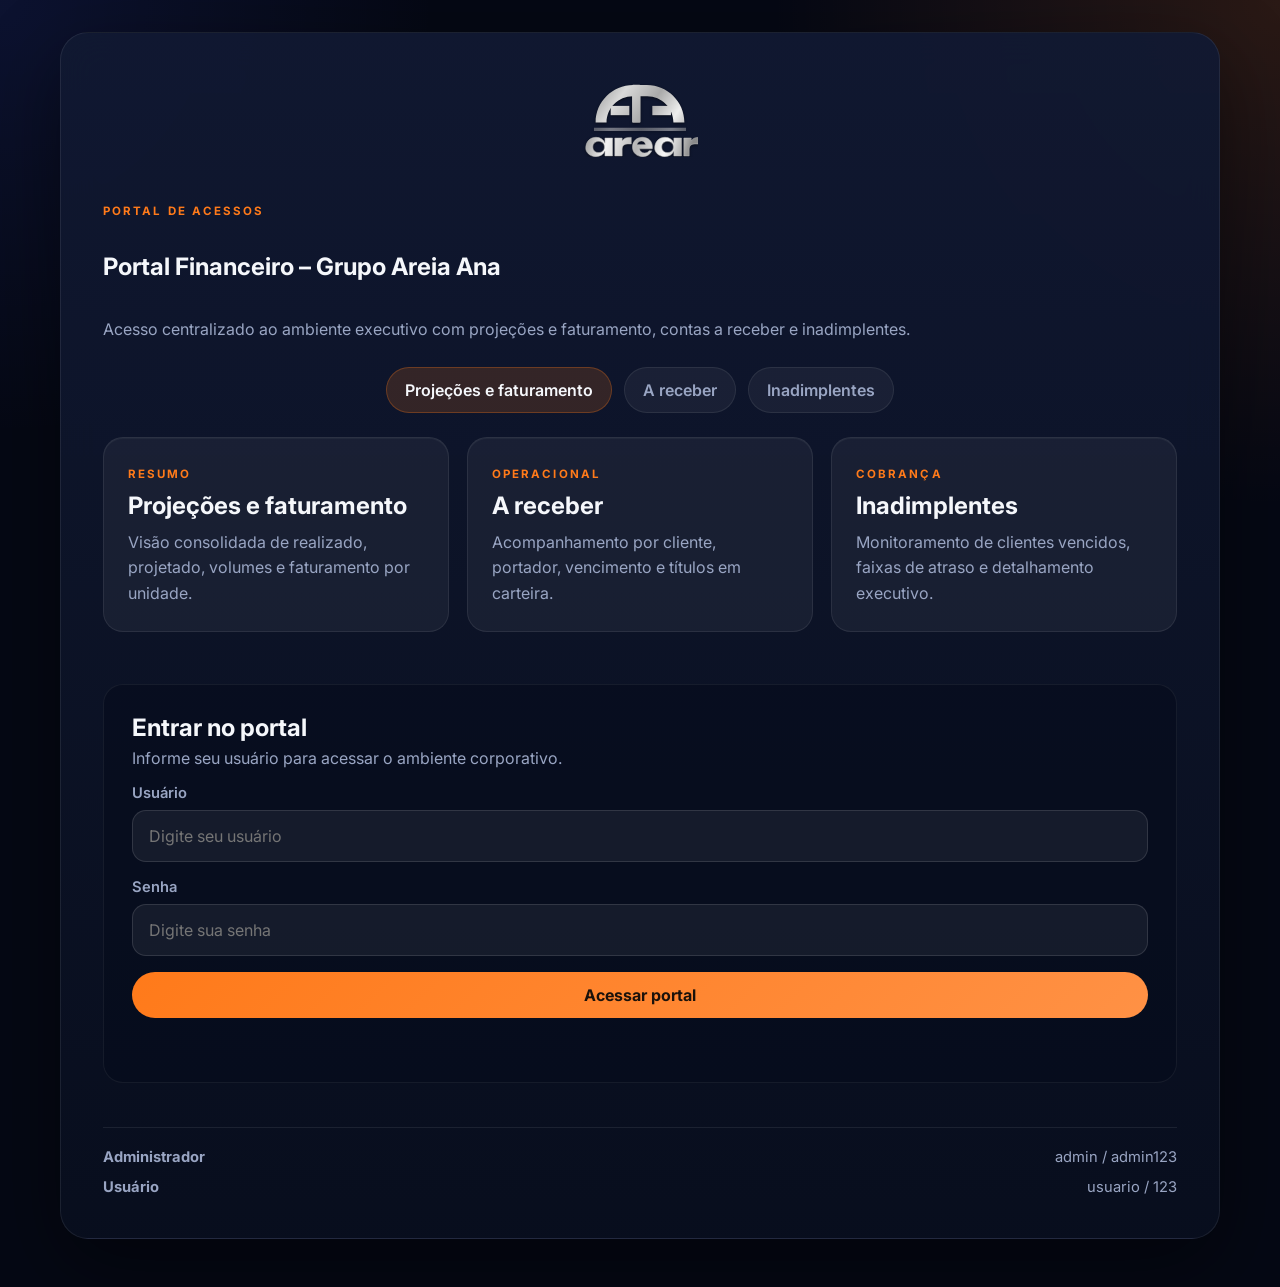
==== commit 07c26691: "Merge branch 'main' into codex/process-finance-data-files-vj9jw3" ====
--- a/index.html
+++ b/index.html
@@ -3,7 +3,7 @@
   <head>
     <meta charset="UTF-8" />
     <meta name="viewport" content="width=device-width, initial-scale=1.0" />
-    <title>Portal Gerencial | Entrar</title>
+    <title>Financeiro | Entrar</title>
     <link rel="preconnect" href="https://fonts.googleapis.com" />
     <link rel="preconnect" href="https://fonts.gstatic.com" crossorigin />
     <link
@@ -13,23 +13,69 @@
     <link rel="stylesheet" href="style.css" />
   </head>
   <body data-page="login">
-    <main class="login-screen">
-      <section class="login-panel">
-        <img class="login-logo" src="logo-areia-ana.svg" alt="Logo Areia Ana" />
-        <form id="loginForm" class="login-form" novalidate>
-          <label class="login-field">
+    <main class="page page-login">
+      <section class="portal-entry-card premium-card centered-panel">
+        <img class="logo" src="logo-areia-ana.svg" alt="Logo Areia Ana" />
+        <span class="eyebrow">Portal de acessos</span>
+        <h1>Portal Financeiro – Grupo Areia Ana</h1>
+        <p class="page-description">
+          Acesso centralizado ao ambiente executivo com projeções e faturamento, contas a receber e inadimplentes.
+        </p>
+
+        <nav class="portal-tab-preview" aria-label="Áreas do portal">
+          <span class="portal-chip is-active">Projeções e faturamento</span>
+          <span class="portal-chip">A receber</span>
+          <span class="portal-chip">Inadimplentes</span>
+        </nav>
+
+        <div class="portal-card-grid">
+          <article class="portal-link-card">
+            <span class="eyebrow">Resumo</span>
+            <h2>Projeções e faturamento</h2>
+            <p>Visão consolidada de realizado, projetado, volumes e faturamento por unidade.</p>
+          </article>
+          <article class="portal-link-card">
+            <span class="eyebrow">Operacional</span>
+            <h2>A receber</h2>
+            <p>Acompanhamento por cliente, portador, vencimento e títulos em carteira.</p>
+          </article>
+          <article class="portal-link-card">
+            <span class="eyebrow">Cobrança</span>
+            <h2>Inadimplentes</h2>
+            <p>Monitoramento de clientes vencidos, faixas de atraso e detalhamento executivo.</p>
+          </article>
+        </div>
+
+        <form id="loginForm" class="form-grid portal-login-form" novalidate>
+          <div class="portal-form-header">
+            <h2>Entrar no portal</h2>
+            <span>Informe seu usuário para acessar o ambiente corporativo.</span>
+          </div>
+
+          <label class="field">
             <span>Usuário</span>
             <input id="username" name="username" type="text" autocomplete="username" placeholder="Digite seu usuário" required />
           </label>
 
-          <label class="login-field">
+          <label class="field">
             <span>Senha</span>
             <input id="password" name="password" type="password" autocomplete="current-password" placeholder="Digite sua senha" required />
           </label>
 
-          <button class="login-submit" type="submit">Acessar</button>
-          <p id="loginMessage" class="login-message" role="alert" aria-live="polite"></p>
+          <button class="btn btn-primary btn-block" type="submit">Acessar portal</button>
+          <p id="loginMessage" class="form-message" role="alert" aria-live="polite"></p>
         </form>
+
+        <div class="credentials-box">
+          <div>
+            <strong>Administrador</strong>
+            <span>admin / admin123</span>
+          </div>
+          <div>
+            <strong>Usuário</strong>
+            <span>usuario / 123</span>
+          </div>
+        </div>
       </section>
     </main>
 
--- a/style.css
+++ b/style.css
@@ -1,33 +1,41 @@
 :root {
   --bg: #050814;
-  --bg-soft: #0b1020;
-  --bg-card: rgba(13, 18, 38, 0.92);
-  --bg-card-2: rgba(15, 22, 45, 0.94);
+  --bg-elevated: rgba(17, 27, 53, 0.88);
+  --panel: rgba(15, 23, 44, 0.94);
+  --panel-strong: rgba(11, 17, 34, 0.98);
   --line: rgba(255, 255, 255, 0.08);
-  --text: #f5f7ff;
-  --text-soft: #aeb8d0;
+  --line-strong: rgba(255, 122, 26, 0.26);
+  --text: #f5f7fb;
+  --muted: #99a5c3;
   --accent: #ff7a1a;
-  --accent-soft: rgba(255, 122, 26, 0.18);
-  --green: #9ee37d;
-  --blue: #78c9ff;
+  --accent-strong: #ff9145;
+  --success: #4dd39a;
   --danger: #ff6b6b;
-  --shadow: 0 18px 40px rgba(0, 0, 0, 0.34);
-  --radius: 18px;
+  --warning: #ffd166;
+  --shadow: 0 28px 80px rgba(0, 0, 0, 0.45);
+  --radius-xl: 28px;
+  --radius-lg: 20px;
+  --radius-md: 14px;
 }
 
 * {
   box-sizing: border-box;
 }
 
+html,
 body {
   margin: 0;
+  min-height: 100%;
+  background:
+    radial-gradient(circle at top right, rgba(255, 122, 26, 0.15), transparent 28%),
+    radial-gradient(circle at left top, rgba(65, 94, 255, 0.12), transparent 24%),
+    var(--bg);
+  color: var(--text);
+  font-family: 'Inter', system-ui, -apple-system, BlinkMacSystemFont, 'Segoe UI', sans-serif;
+}
+
+body {
   min-height: 100vh;
-  font-family: 'Inter', 'Segoe UI', Arial, sans-serif;
-  color: var(--text);
-  background:
-    radial-gradient(circle at top left, rgba(255, 122, 26, 0.08), transparent 22%),
-    radial-gradient(circle at top right, rgba(120, 201, 255, 0.09), transparent 20%),
-    linear-gradient(180deg, #07101f 0%, #050814 100%);
 }
 
 a {
@@ -36,719 +44,1069 @@
 }
 
 button,
-input,
-select {
+input {
   font: inherit;
 }
 
-.is-hidden {
-  display: none !important;
-}
-
-.login-screen {
+.page {
+  width: min(1160px, calc(100% - 32px));
+  margin: 0 auto;
+  padding: 32px 0 48px;
+}
+
+.page-login {
   min-height: 100vh;
-  display: grid;
-  place-items: center;
-  padding: 24px;
-}
-
-.login-panel {
-  width: min(100%, 540px);
-  display: grid;
-  justify-items: center;
-  gap: 20px;
-}
-
-.login-logo,
-.portal-logo,
-.brand-logo,
-.logo {
-  width: min(240px, 60vw);
-  height: auto;
-}
-
-.login-form {
-  width: min(100%, 400px);
-  padding: 24px 18px 10px;
-  border-left: 1px solid rgba(255, 255, 255, 0.08);
-}
-
-.login-field {
-  display: grid;
-  gap: 8px;
-  margin-bottom: 14px;
-}
-
-.login-field span {
-  color: var(--text-soft);
-  font-size: 12px;
-  font-weight: 700;
-}
-
-.login-field input,
-.filter-box select {
-  width: 100%;
-  background: #1b2138;
-  color: var(--text);
-  border: 1px solid rgba(255, 255, 255, 0.1);
-  border-radius: 12px;
-  padding: 14px 16px;
-  outline: none;
-}
-
-.login-submit,
-.portal-logout,
-.portal-admin-link,
-.dashboard-header-btn,
-.btn-clear,
-.btn,
-.upload-actions .btn {
-  min-height: 46px;
-  border: 1px solid rgba(255, 122, 26, 0.35);
-  background: linear-gradient(180deg, rgba(255, 122, 26, 0.95), rgba(255, 122, 26, 0.82));
-  color: #1d140e;
-  border-radius: 14px;
-  padding: 0 18px;
-  cursor: pointer;
-  font-size: 14px;
-  font-weight: 800;
-  transition: 0.2s ease;
-}
-
-.login-submit:hover,
-.portal-logout:hover,
-.portal-admin-link:hover,
-.dashboard-header-btn:hover,
-.btn-clear:hover,
-.btn:hover {
-  transform: translateY(-1px);
-  filter: brightness(1.06);
-}
-
-.login-message {
-  min-height: 20px;
-  margin: 8px 0 0;
-  color: #ff9b9b;
-  font-size: 12px;
-}
-
-.portal-shell {
-  min-height: 100vh;
-  display: grid;
-  place-items: center;
-  padding: 28px;
-}
-
-.portal-card {
-  width: min(1180px, 100%);
-  background: linear-gradient(180deg, rgba(18, 24, 45, 0.95), rgba(10, 14, 29, 0.94));
-  border: 1px solid rgba(255, 255, 255, 0.06);
-  border-radius: 26px;
+  display: flex;
+  justify-content: center;
+  align-items: center;
+}
+
+.page-shell {
+  display: grid;
+  gap: 24px;
+}
+
+.centered-panel {
+  margin: 0 auto;
+}
+
+.admin-page,
+.dashboard-page {
+  align-items: flex-start;
+}
+
+.premium-card {
+  background: linear-gradient(180deg, rgba(17, 25, 50, 0.94), rgba(8, 14, 30, 0.98));
+  border: 1px solid var(--line);
+  border-radius: var(--radius-xl);
   box-shadow: var(--shadow);
-  padding: 36px;
-  display: grid;
-  gap: 18px;
-  justify-items: center;
-  text-align: center;
-}
-
-.portal-eyebrow {
-  color: var(--accent);
-  font-weight: 800;
-  letter-spacing: 0.25em;
-  font-size: 14px;
-}
-
-.portal-card h1 {
-  margin: 0;
-  font-size: clamp(2.4rem, 4vw, 4rem);
-}
-
-.portal-description {
-  max-width: 760px;
-  margin: 0;
-  color: var(--text-soft);
-}
-
-.portal-pills {
-  display: flex;
-  gap: 10px;
+  backdrop-filter: blur(18px);
+}
+
+.login-card {
+  width: min(100%, 420px);
+  padding: 40px 30px;
+  margin-top: 40px;
+}
+
+.portal-entry-card {
+  width: min(100%, 1180px);
+  padding: 42px;
+  display: grid;
+  gap: 24px;
+}
+
+.portal-tab-preview {
+  display: flex;
+  justify-content: center;
+  gap: 12px;
   flex-wrap: wrap;
-  justify-content: center;
-}
-
-.portal-pill {
-  padding: 10px 16px;
+}
+
+.portal-chip {
+  padding: 12px 18px;
   border-radius: 999px;
   background: rgba(255, 255, 255, 0.05);
   border: 1px solid rgba(255, 255, 255, 0.08);
-  color: var(--text-soft);
-  font-size: 13px;
-  font-weight: 700;
-}
-
-.portal-pill.is-active {
-  color: #fff4ea;
-  background: rgba(255, 122, 26, 0.18);
-  border-color: rgba(255, 122, 26, 0.32);
-}
-
-.portal-grid {
-  width: 100%;
+  color: var(--muted);
+  font-weight: 600;
+}
+
+.portal-chip.is-active {
+  background: rgba(255, 122, 26, 0.16);
+  border-color: rgba(255, 122, 26, 0.28);
+  color: var(--text);
+}
+
+.portal-card-grid {
   display: grid;
   grid-template-columns: repeat(3, minmax(0, 1fr));
   gap: 18px;
 }
 
-.portal-option {
-  display: grid;
+.portal-link-card {
+  padding: 24px;
+  border-radius: var(--radius-lg);
+  background: rgba(255, 255, 255, 0.05);
+  border: 1px solid rgba(255, 255, 255, 0.08);
+  box-shadow: inset 0 1px 0 rgba(255, 255, 255, 0.04);
+}
+
+.portal-link-card p {
+  margin: 10px 0 0;
+  color: var(--muted);
+  line-height: 1.6;
+}
+
+.portal-login-form {
+  padding: 28px;
+  border-radius: var(--radius-lg);
+  background: rgba(6, 12, 27, 0.56);
+  border: 1px solid rgba(255, 255, 255, 0.06);
+}
+
+.portal-form-header {
+  display: grid;
+  gap: 6px;
+}
+
+.portal-form-header span {
+  color: var(--muted);
+}
+
+.logo {
+  width: 120px;
+  height: auto;
+  object-fit: contain;
+  display: block;
+  margin: 0 auto 20px;
+}
+
+.brand-logo {
+  width: 120px;
+}
+
+.eyebrow {
+  display: inline-block;
+  margin-bottom: 10px;
+  color: var(--accent);
+  text-transform: uppercase;
+  letter-spacing: 0.18em;
+  font-size: 0.72rem;
+  font-weight: 700;
+}
+
+h1,
+h2 {
+  margin: 0;
+}
+
+.login-card h1,
+.section-heading h2,
+.hero-card h2 {
+  font-size: clamp(1.8rem, 3vw, 2.9rem);
+  line-height: 1.05;
+}
+
+.page-description,
+.hero-card p,
+.topbar p {
+  margin: 12px 0 0;
+  color: var(--muted);
+  line-height: 1.6;
+}
+
+.form-grid {
+  display: grid;
+  gap: 16px;
+  margin-top: 28px;
+}
+
+.field {
+  display: grid;
+  gap: 8px;
+}
+
+.field span {
+  color: var(--muted);
+  font-size: 0.92rem;
+  font-weight: 600;
+}
+
+.field input,
+.upload-dropzone {
+  border-radius: var(--radius-md);
+  border: 1px solid rgba(255, 255, 255, 0.12);
+  background: rgba(255, 255, 255, 0.06);
+  color: var(--text);
+}
+
+.field input {
+  height: 52px;
+  padding: 0 16px;
+  outline: none;
+  transition: border-color 0.2s ease, box-shadow 0.2s ease;
+}
+
+.field input:focus {
+  border-color: rgba(255, 122, 26, 0.9);
+  box-shadow: 0 0 0 4px rgba(255, 122, 26, 0.16);
+}
+
+.btn {
+  border: 0;
+  border-radius: 999px;
+  cursor: pointer;
+  height: 46px;
+  padding: 0 20px;
+  font-weight: 700;
+  transition: transform 0.18s ease, opacity 0.18s ease, background 0.18s ease;
+}
+
+.btn:hover {
+  transform: translateY(-1px);
+}
+
+.btn-primary {
+  background: linear-gradient(135deg, var(--accent), var(--accent-strong));
+  color: #1b120b;
+}
+
+.btn-secondary {
+  background: rgba(255, 255, 255, 0.08);
+  color: var(--text);
+  border: 1px solid rgba(255, 255, 255, 0.08);
+}
+
+.btn-ghost {
+  background: transparent;
+  color: var(--text);
+  border: 1px solid rgba(255, 255, 255, 0.12);
+}
+
+.btn-block {
+  width: 100%;
+}
+
+.form-message {
+  min-height: 20px;
+  margin: 0;
+  color: var(--danger);
+  font-size: 0.92rem;
+}
+
+.credentials-box {
+  margin-top: 20px;
+  padding-top: 20px;
+  border-top: 1px solid var(--line);
+  display: grid;
+  gap: 12px;
+}
+
+.credentials-box div {
+  display: flex;
+  justify-content: space-between;
+  gap: 12px;
+  color: var(--muted);
+  font-size: 0.92rem;
+}
+
+.topbar,
+.hero-card,
+.upload-card {
+  padding: 24px 28px;
+}
+
+.topbar {
+  display: flex;
+  justify-content: space-between;
+  gap: 24px;
+  align-items: center;
+}
+
+.topbar-actions,
+.section-heading,
+.hero-meta {
+  display: flex;
+  align-items: center;
+}
+
+.topbar-actions {
+  gap: 12px;
+  flex-wrap: wrap;
+  justify-content: flex-end;
+}
+
+.session-badge,
+.meta-pill,
+.chip {
+  border-radius: 999px;
+  padding: 10px 14px;
+  background: rgba(255, 255, 255, 0.05);
+  border: 1px solid rgba(255, 255, 255, 0.08);
+  color: var(--muted);
+  font-size: 0.88rem;
+}
+
+.session-badge strong,
+.meta-pill,
+.chip-accent {
+  color: var(--text);
+}
+
+.grid-two-columns {
+  display: grid;
+  gap: 24px;
+  grid-template-columns: minmax(0, 1.3fr) minmax(280px, 0.9fr);
+}
+
+.checklist-card,
+.detail-grid .premium-card {
+  padding: 24px;
+}
+
+.checklist {
+  margin: 0;
+  padding-left: 18px;
+  color: var(--muted);
+  display: grid;
+  gap: 12px;
+  line-height: 1.5;
+}
+
+.chip-row {
+  margin-top: 18px;
+  display: flex;
+  flex-wrap: wrap;
   gap: 10px;
+}
+
+.upload-dropzone {
+  display: grid;
+  gap: 8px;
+  justify-items: center;
+  padding: 34px 20px;
+  border-style: dashed;
+  border-color: var(--line-strong);
+  text-align: center;
+  cursor: pointer;
+}
+
+.upload-dropzone input {
+  display: none;
+}
+
+.upload-icon {
+  width: 58px;
+  height: 58px;
+  border-radius: 50%;
+  display: grid;
+  place-items: center;
+  background: rgba(255, 122, 26, 0.14);
+  color: var(--accent);
+  font-size: 1.5rem;
+}
+
+.status-banner {
+  margin-top: 18px;
+  padding: 14px 16px;
+  border-radius: var(--radius-md);
+  border: 1px solid transparent;
+  font-weight: 600;
+}
+
+.status-banner.is-idle {
+  background: rgba(255, 255, 255, 0.04);
+  color: var(--muted);
+  border-color: rgba(255, 255, 255, 0.06);
+}
+
+.status-banner.is-loading {
+  background: rgba(255, 209, 102, 0.08);
+  color: var(--warning);
+  border-color: rgba(255, 209, 102, 0.24);
+}
+
+.status-banner.is-success {
+  background: rgba(77, 211, 154, 0.08);
+  color: var(--success);
+  border-color: rgba(77, 211, 154, 0.2);
+}
+
+.status-banner.is-error {
+  background: rgba(255, 107, 107, 0.08);
+  color: var(--danger);
+  border-color: rgba(255, 107, 107, 0.24);
+}
+
+.stats-grid {
+  display: grid;
+  gap: 18px;
+  grid-template-columns: repeat(5, minmax(0, 1fr));
+}
+
+.compact-grid {
+  margin-top: 20px;
+  grid-template-columns: repeat(3, minmax(0, 1fr));
+}
+
+.stat-card {
+  padding: 20px;
+  border-radius: var(--radius-lg);
+  background: rgba(255, 255, 255, 0.05);
+  border: 1px solid rgba(255, 255, 255, 0.06);
+  display: grid;
+  gap: 8px;
+}
+
+.stat-card span {
+  color: var(--muted);
+  font-size: 0.9rem;
+}
+
+.stat-card strong {
+  font-size: 1.4rem;
+  line-height: 1.15;
+}
+
+.stat-card.accent {
+  background: linear-gradient(135deg, rgba(255, 122, 26, 0.18), rgba(255, 122, 26, 0.06));
+  border-color: rgba(255, 122, 26, 0.22);
+}
+
+.data-list {
+  margin: 0;
+  display: grid;
+  gap: 14px;
+}
+
+.data-list div {
+  display: grid;
+  gap: 6px;
+  padding-bottom: 14px;
+  border-bottom: 1px solid var(--line);
+}
+
+.data-list div:last-child {
+  padding-bottom: 0;
+  border-bottom: 0;
+}
+
+.data-list dt {
+  color: var(--muted);
+  font-size: 0.88rem;
+}
+
+.data-list dd {
+  margin: 0;
+  font-weight: 600;
+}
+
+.table-shell {
+  overflow: auto;
+  border-radius: var(--radius-lg);
+  border: 1px solid rgba(255, 255, 255, 0.08);
+}
+
+.table-shell table {
+  width: 100%;
+  border-collapse: collapse;
+  min-width: 560px;
+}
+
+th,
+td {
+  padding: 14px 16px;
   text-align: left;
-  padding: 22px;
-  border-radius: 16px;
-  background: rgba(255, 255, 255, 0.04);
-  border: 1px solid rgba(255, 255, 255, 0.07);
-}
-
-.portal-option:hover {
-  border-color: rgba(255, 122, 26, 0.3);
+  border-bottom: 1px solid rgba(255, 255, 255, 0.06);
+}
+
+th {
+  color: #d4def8;
+  font-size: 0.82rem;
+  letter-spacing: 0.06em;
+  text-transform: uppercase;
+}
+
+.sortable-table th[data-sort-key] {
+  cursor: pointer;
+}
+
+.sortable-table th[data-sort-key]::after {
+  content: ' ↕';
+  color: rgba(255, 255, 255, 0.38);
+}
+
+td {
+  color: var(--muted);
+}
+
+.empty-state-cell {
+  text-align: center;
+  color: var(--muted);
+}
+
+.badge {
+  display: inline-flex;
+  align-items: center;
+  justify-content: center;
+  border-radius: 999px;
+  padding: 6px 12px;
+  font-size: 0.82rem;
+  font-weight: 700;
+}
+
+.badge-success {
+  background: rgba(77, 211, 154, 0.12);
+  color: var(--success);
+}
+
+.badge-warning {
+  background: rgba(255, 209, 102, 0.12);
+  color: var(--warning);
+}
+
+.badge-danger {
+  background: rgba(255, 107, 107, 0.12);
+  color: var(--danger);
+}
+
+.dashboard-hero {
+  display: flex;
+  justify-content: space-between;
+  gap: 24px;
+}
+
+.hero-meta {
+  gap: 16px;
+  align-items: stretch;
+}
+
+.hero-meta > div {
+  min-width: 180px;
+  padding: 18px;
+  border-radius: var(--radius-lg);
+  background: rgba(255, 255, 255, 0.05);
+  border: 1px solid rgba(255, 255, 255, 0.06);
+}
+
+.hero-meta span {
+  display: block;
+  color: var(--muted);
+  font-size: 0.88rem;
+  margin-bottom: 8px;
+}
+
+.admin-card,
+.dashboard-card {
+  width: min(100%, 980px);
+  padding: 32px;
+}
+
+.dashboard-card {
+  width: min(100%, 1120px);
+}
+
+.panel-header {
+  text-align: center;
+  padding-top: 8px;
+}
+
+.upload-section {
+  display: grid;
+  gap: 18px;
+  margin-top: 28px;
+}
+
+.upload-actions {
+  display: flex;
+  justify-content: center;
+  gap: 12px;
+  flex-wrap: wrap;
+}
+
+.admin-content-grid {
+  display: grid;
+  grid-template-columns: repeat(2, minmax(0, 1fr));
+  gap: 20px;
+  margin-top: 24px;
+}
+
+.full-width-grid {
+  grid-template-columns: 1fr;
+}
+
+.full-span {
+  grid-column: 1 / -1;
+}
+
+.inner-card {
+  padding: 24px;
+  background: rgba(11, 16, 32, 0.88);
+}
+
+.compact-heading {
+  justify-content: space-between;
+  gap: 12px;
+  margin-bottom: 16px;
+}
+
+.simple-stats {
+  grid-template-columns: repeat(4, minmax(0, 1fr));
+  margin-top: 24px;
+}
+
+.hidden-banner {
+  display: none;
+}
+
+.hidden-banner.is-visible {
+  display: block;
+}
+
+.dashboard-actions {
+  margin-top: 20px;
+}
+
+.admin-stats-grid {
+  grid-template-columns: repeat(4, minmax(0, 1fr));
+}
+
+.admin-detail-grid {
+  grid-template-columns: 1.1fr 1.5fr;
+}
+
+.file-list {
+  display: flex;
+  flex-wrap: wrap;
+  gap: 10px;
+  margin-top: 16px;
+}
+
+.tab-nav {
+  display: flex;
+  gap: 12px;
+  flex-wrap: wrap;
+  margin-top: 24px;
+}
+
+.tab-button {
+  min-height: 44px;
+  border-radius: 999px;
+  border: 1px solid rgba(255,255,255,0.08);
+  background: rgba(255,255,255,0.05);
+  color: var(--text);
+  padding: 0 18px;
+  cursor: pointer;
+  font-weight: 700;
+}
+
+.tab-button.is-active {
+  background: linear-gradient(135deg, var(--accent), var(--accent-strong));
+  color: #1b120b;
+}
+
+.tab-panel {
+  display: none;
+  margin-top: 24px;
+}
+
+.tab-panel.is-active {
+  display: block;
+}
+
+.dashboard-grid {
+  display: grid;
+  grid-template-columns: minmax(280px, 0.9fr) minmax(0, 1.4fr);
+  gap: 20px;
+  margin-top: 20px;
+}
+
+.chart-list {
+  display: grid;
+  gap: 14px;
+}
+
+.chart-item {
+  display: grid;
+  gap: 8px;
+}
+
+.chart-label-row {
+  display: flex;
+  justify-content: space-between;
+  gap: 12px;
+  color: var(--muted);
+}
+
+.chart-bar-track {
+  height: 12px;
+  border-radius: 999px;
+  background: rgba(255,255,255,0.08);
+  overflow: hidden;
+}
+
+.chart-bar {
+  height: 100%;
+  border-radius: inherit;
+  background: linear-gradient(135deg, var(--accent), var(--accent-strong));
+}
+
+.compact-table-shell {
+  max-height: 420px;
+}
+
+.header-actions {
+  display: flex;
+  gap: 12px;
+  flex-wrap: wrap;
+}
+
+.portal-topbar {
+  display: flex;
+  justify-content: space-between;
+  align-items: center;
+  gap: 24px;
+  padding-bottom: 10px;
+}
+
+.portal-brand {
+  display: flex;
+  align-items: center;
+  gap: 18px;
+}
+
+.portal-brand .brand-logo {
+  margin: 0;
+}
+
+.portal-meta {
+  display: flex;
+  align-items: center;
+  gap: 14px;
+  flex-wrap: wrap;
+  justify-content: flex-end;
+}
+
+.profile-chip {
+  min-height: 52px;
+  padding: 10px 16px;
+  border-radius: 18px;
+  border: 1px solid rgba(255, 255, 255, 0.08);
+  background: rgba(255, 255, 255, 0.05);
+  display: grid;
+  gap: 2px;
+}
+
+.profile-chip span {
+  color: var(--muted);
+  font-size: 0.78rem;
+  text-transform: uppercase;
+  letter-spacing: 0.08em;
+}
+
+.profile-chip strong {
+  font-size: 1rem;
+}
+
+.header-actions-centered {
+  justify-content: center;
+  margin-top: 20px;
+}
+
+.tab-nav-centered {
+  justify-content: center;
+}
+
+.dashboard-kpis {
+  grid-template-columns: repeat(4, minmax(0, 1fr));
+  justify-content: center;
+}
+
+.executive-section {
+  width: 100%;
+  max-width: 1280px;
+  margin: 0 auto;
+  display: grid;
+  gap: 28px;
+}
+
+.dashboard-section-shell {
+  width: 100%;
+}
+
+.executive-section-centered {
+  justify-items: center;
+}
+
+.dashboard-section-header,
+.executive-section-header {
+  width: min(100%, 940px);
+  text-align: center;
+  display: grid;
+  gap: 10px;
+}
+
+.dashboard-section-header p,
+.executive-section-header p {
+  margin: 0;
+  color: var(--muted);
+  line-height: 1.7;
+}
+
+.proj-kpis-grid {
+  width: min(100%, 1120px);
+}
+
+.dashboard-kpis-grid {
+  width: min(100%, 1120px);
+}
+
+.section-actions-row {
+  width: min(100%, 1160px);
+  display: grid;
+  grid-template-columns: auto minmax(0, 1fr);
+  gap: 16px;
+  align-items: end;
+}
+
+.action-button {
+  justify-self: start;
+}
+
+.action-button-group {
+  display: flex;
+  gap: 12px;
+  flex-wrap: wrap;
+}
+
+.premium-kpi {
+  min-height: 148px;
+  align-content: center;
+  justify-items: center;
+  text-align: center;
+  background: linear-gradient(180deg, rgba(255, 255, 255, 0.07), rgba(255, 255, 255, 0.04));
+  box-shadow: inset 0 1px 0 rgba(255, 255, 255, 0.04);
+}
+
+.premium-kpi span {
+  font-size: 0.88rem;
+  letter-spacing: 0.03em;
+  text-transform: uppercase;
+}
+
+.premium-kpi strong {
+  font-size: clamp(1.8rem, 3vw, 2.6rem);
+}
+
+.proj-visual-grid {
+  width: min(100%, 1160px);
+  display: grid;
+  grid-template-columns: repeat(3, minmax(0, 1fr));
+  gap: 22px;
+  align-items: stretch;
+}
+
+.dashboard-chart-grid {
+  width: min(100%, 1160px);
+  display: grid;
+  grid-template-columns: repeat(2, minmax(0, 1fr));
+  gap: 22px;
+  align-items: stretch;
+}
+
+.unified-chart-grid {
+  grid-template-columns: 1.4fr 1fr;
+}
+
+.tab-filters-grid {
+  width: min(100%, 1160px);
+}
+
+.filters-grid-four {
+  grid-template-columns: repeat(4, minmax(0, 1fr));
+}
+
+.chart-panel {
+  padding: 24px;
+}
+
+.chart-panel-primary {
+  min-height: 420px;
+}
+
+.chart-canvas-shell {
+  position: relative;
+  min-height: 320px;
+  width: 100%;
+}
+
+.chart-canvas-shell canvas {
+  width: 100% !important;
+  height: 100% !important;
+}
+
+.charts-grid {
+  display: grid;
+  gap: 20px;
+  margin-top: 24px;
+}
+
+.charts-grid-three {
+  grid-template-columns: repeat(3, minmax(0, 1fr));
+}
+
+.chart-card,
+.table-panel {
+  margin-top: 0;
+}
+
+.table-panel {
+  margin-top: 24px;
+}
+
+.proj-table-panel {
+  width: min(100%, 1160px);
+  justify-self: center;
+  padding: 24px;
+}
+
+.dashboard-table-panel {
+  width: min(100%, 1160px);
+  justify-self: center;
+  padding: 24px;
+}
+
+.dashboard-block {
+  width: min(100%, 1160px);
+}
+
+.executive-table-shell {
+  background: rgba(4, 9, 22, 0.62);
+}
+
+.executive-table {
+  min-width: 1040px;
+}
+
+.executive-table thead th {
+  position: sticky;
+  top: 0;
+  background: rgba(11, 17, 34, 0.98);
+  z-index: 1;
+}
+
+.numeric-column,
+.numeric-cell {
+  text-align: right;
+}
+
+.executive-table tbody td {
+  color: #e7edff;
+}
+
+.executive-table tbody tr:nth-child(odd) {
+  background: rgba(255, 255, 255, 0.025);
+}
+
+.executive-table tbody tr:hover {
   background: rgba(255, 122, 26, 0.08);
 }
 
-.portal-option-tag {
-  color: var(--accent);
-  font-size: 11px;
-  font-weight: 800;
-  letter-spacing: 0.18em;
-  text-transform: uppercase;
-}
-
-.portal-option h2 {
-  margin: 0;
-  font-size: 1.6rem;
-}
-
-.portal-option p {
-  margin: 0;
-  color: var(--text-soft);
-  line-height: 1.6;
-}
-
-.portal-footer-actions {
-  width: 100%;
-  display: flex;
-  justify-content: center;
+.table-footer {
+  margin-top: 16px;
+  display: flex;
+  justify-content: space-between;
   align-items: center;
   gap: 12px;
   flex-wrap: wrap;
 }
 
-.portal-profile {
-  padding: 12px 16px;
-  border-radius: 12px;
-  background: rgba(255, 255, 255, 0.05);
-  border: 1px solid rgba(255, 255, 255, 0.08);
-  color: var(--text-soft);
-  font-size: 13px;
-  font-weight: 700;
-}
-
-.dashboard-page-shell {
-  width: min(1600px, 96%);
-  margin: 22px auto 40px;
-}
-
-.dashboard-header-bar {
-  display: flex;
-  justify-content: space-between;
-  align-items: center;
+.table-footer .meta-pill {
+  margin: 0;
+}
+
+.pager-actions {
+  display: flex;
+  gap: 10px;
+}
+
+.filters-row {
+  display: grid;
+  grid-template-columns: repeat(3, minmax(0, 1fr));
   gap: 16px;
-  margin-bottom: 14px;
-}
-
-.dashboard-header-bar h1 {
-  margin: 4px 0 8px;
-  font-size: clamp(2rem, 3vw, 3rem);
-}
-
-.dashboard-kicker,
-.dashboard-header-bar p {
-  color: var(--text-soft);
-}
-
-.dashboard-header-actions {
-  display: flex;
-  gap: 10px;
-  flex-wrap: wrap;
-}
-
-.dashboard-header-btn,
-.portal-admin-link {
-  display: inline-flex;
-  align-items: center;
-  justify-content: center;
-}
-
-.dashboard-header-btn.is-ghost,
-.portal-logout {
-  background: transparent;
+  margin-top: 24px;
+}
+
+.filter-field {
+  display: grid;
+  gap: 8px;
+}
+
+.filter-field span {
+  color: var(--muted);
+  font-size: 0.9rem;
+  font-weight: 600;
+}
+
+.filter-field select,
+.filter-field input {
+  height: 48px;
+  border-radius: var(--radius-md);
+  border: 1px solid rgba(255,255,255,0.12);
+  background: rgba(255,255,255,0.06);
   color: var(--text);
-  border-color: rgba(255, 255, 255, 0.1);
-}
-
-.dashboard-empty {
-  margin-bottom: 14px;
-  padding: 14px 16px;
-  border-radius: 14px;
-  background: rgba(255, 107, 107, 0.08);
-  border: 1px solid rgba(255, 107, 107, 0.24);
-  color: #ffb4b4;
-}
-
-.dashboard-panel-switch {
-  display: flex;
-  gap: 10px;
-  flex-wrap: wrap;
-  margin-bottom: 16px;
-}
-
-.dashboard-switch-link {
-  padding: 10px 16px;
-  border-radius: 999px;
-  background: rgba(255, 255, 255, 0.05);
-  border: 1px solid rgba(255, 255, 255, 0.08);
-  color: var(--text-soft);
-  font-size: 13px;
-  font-weight: 700;
-}
-
-.dashboard-switch-link.is-active {
-  color: #fff4ea;
-  background: rgba(255, 122, 26, 0.18);
-  border-color: rgba(255, 122, 26, 0.32);
-}
-
-.topbar {
-  display: grid;
-  grid-template-columns: 1.4fr 1fr 1fr auto;
-  gap: 14px;
-  margin-bottom: 16px;
-}
-
-.filter-box,
-.small-card,
-.big-card,
-.chart-card,
-.table-card,
-.admin-card,
-.inner-card {
-  background: linear-gradient(180deg, rgba(18, 24, 45, 0.95), rgba(10, 14, 29, 0.94));
-  border: 1px solid rgba(255, 255, 255, 0.06);
-  border-radius: var(--radius);
-  box-shadow: var(--shadow);
-}
-
-.filter-box {
-  padding: 14px 16px;
-  display: flex;
-  flex-direction: column;
-  justify-content: center;
-  min-height: 78px;
-}
-
-.filter-box label {
-  font-size: 12px;
-  color: var(--text-soft);
-  margin-bottom: 8px;
-  font-weight: 600;
-  text-transform: uppercase;
-  letter-spacing: 0.4px;
-}
-
-.btn-clear {
-  min-height: 78px;
-  color: #ffd8be;
-}
-
-.mini-cards {
-  display: grid;
-  grid-template-columns: repeat(5, 1fr);
-  gap: 14px;
-  margin-bottom: 16px;
-}
-
-.small-card {
-  padding: 14px 16px;
-  min-height: 92px;
-  display: flex;
-  flex-direction: column;
-  justify-content: center;
-  position: relative;
-  overflow: hidden;
-}
-
-.small-card::after {
-  content: '';
-  position: absolute;
-  inset: auto -40px -40px auto;
-  width: 120px;
-  height: 120px;
-  border-radius: 50%;
-  background: radial-gradient(circle, rgba(255,255,255,0.05), transparent 70%);
-}
-
-.small-title {
-  font-size: 12px;
-  color: var(--text-soft);
-  margin-bottom: 6px;
-  font-weight: 600;
-}
-
-.small-value {
-  font-size: 20px;
-  font-weight: 800;
-}
-
-.highlight-orange {
-  border-color: rgba(255, 122, 26, 0.24);
-}
-
-.stats-row {
-  display: grid;
-  grid-template-columns: repeat(4, 1fr);
-  gap: 14px;
-  margin-bottom: 16px;
-}
-
-.big-card {
-  padding: 16px 18px 14px;
-  min-height: 132px;
-}
-
-.big-card .title {
-  font-size: 14px;
-  color: #ffffff;
-  font-weight: 700;
-  letter-spacing: 0.3px;
-  margin-bottom: 6px;
-  text-transform: uppercase;
-}
-
-.big-card .value {
-  font-size: 24px;
-  font-weight: 900;
-  margin-bottom: 12px;
-}
-
-.big-card .subbar {
-  border-radius: 12px;
-  padding: 10px 14px;
-  font-weight: 700;
-  font-size: 13px;
-  text-align: center;
-  color: #e8f2ff;
-  border: 1px solid rgba(255,255,255,0.07);
-}
-
-.bg-green .subbar {
-  background: linear-gradient(90deg, rgba(158,227,125,0.22), rgba(158,227,125,0.10));
-}
-
-.bg-orange .subbar {
-  background: linear-gradient(90deg, rgba(255,122,26,0.22), rgba(255,122,26,0.10));
-}
-
-.bg-blue .subbar {
-  background: linear-gradient(90deg, rgba(120,201,255,0.22), rgba(120,201,255,0.10));
-}
-
-.charts-row,
-.tables-row {
-  display: grid;
-  grid-template-columns: 1fr 1fr;
-  gap: 16px;
-  margin-bottom: 16px;
-}
-
-.chart-card {
-  padding: 18px 18px 12px;
-}
-
-.chart-title {
-  font-size: 22px;
-  font-weight: 900;
-  margin: 0 0 12px;
-}
-
-.chart-title .orange {
-  color: var(--accent);
-}
-
-.chart-title .blue {
-  color: var(--blue);
-}
-
-.chart-wrap {
-  position: relative;
-  height: 360px;
-}
-
-.legend-footer {
-  margin-top: 12px;
-  display: grid;
-  grid-template-columns: repeat(3, 1fr);
-  gap: 10px;
-  padding-top: 12px;
-  border-top: 1px solid var(--line);
-}
-
-.legend-box {
-  text-align: center;
-  padding: 8px 6px;
-  border-radius: 12px;
-  background: rgba(255,255,255,0.03);
-  border: 1px solid rgba(255,255,255,0.05);
-}
-
-.legend-box .k {
-  display: block;
-  color: var(--text-soft);
-  font-size: 11px;
-  margin-bottom: 4px;
-  text-transform: uppercase;
-  font-weight: 700;
-}
-
-.legend-box .v {
-  font-size: 17px;
-  font-weight: 900;
-}
-
-.table-card {
-  overflow: hidden;
-}
-
-.table-header {
-  padding: 12px 16px;
-  font-size: 14px;
-  font-weight: 900;
-  text-transform: uppercase;
-  border-bottom: 1px solid var(--line);
-  letter-spacing: 0.5px;
-}
-
-.table-header.orange {
-  color: #ffc089;
-  background: linear-gradient(90deg, rgba(255,122,26,0.10), rgba(255,122,26,0.02));
-}
-
-.table-header.blue {
-  color: #a9dcff;
-  background: linear-gradient(90deg, rgba(120,201,255,0.10), rgba(120,201,255,0.02));
-}
-
-table {
-  width: 100%;
-  border-collapse: collapse;
-}
-
-th,
-td {
-  padding: 10px 12px;
-  border-bottom: 1px solid rgba(255,255,255,0.06);
-  text-align: left;
-  font-size: 13px;
-}
-
-th {
-  color: var(--text-soft);
-  font-weight: 800;
-  text-transform: uppercase;
-  font-size: 11px;
-  letter-spacing: 0.4px;
-  background: rgba(255,255,255,0.02);
-}
-
-tbody tr:hover {
-  background: rgba(255,255,255,0.03);
-}
-
-.num {
-  display: inline-block;
-  width: 100%;
-  text-align: right;
-  font-variant-numeric: tabular-nums;
-}
-
-.accent {
-  color: #ffc089;
-  font-weight: 800;
-}
-
-.blue-txt {
-  color: #a9dcff;
-  font-weight: 800;
-}
-
-.green-txt {
-  color: #c4f3af;
-  font-weight: 800;
-}
-
-.danger-txt {
-  color: #ff9b9b;
-  font-weight: 800;
-}
-
-.footer-note {
-  color: var(--text-soft);
-  font-size: 12px;
-  text-align: right;
-}
-
-.admin-page {
-  padding: 28px;
-}
-
-.admin-card {
-  width: min(1100px, 100%);
-  margin: 0 auto;
-  padding: 28px;
-}
-
-.panel-header,
-.upload-section,
-.admin-content-grid {
-  display: grid;
-  gap: 16px;
-}
-
-.panel-header {
-  justify-items: center;
-  text-align: center;
-}
-
-.upload-actions {
-  display: flex;
-  gap: 12px;
-  flex-wrap: wrap;
-  justify-content: center;
-}
-
-.status-banner {
-  padding: 14px 16px;
-  border-radius: 14px;
-  font-weight: 700;
-}
-
-.status-banner.is-idle {
-  background: rgba(255,255,255,0.04);
-  color: var(--text-soft);
-}
-
-.status-banner.is-loading {
-  background: rgba(255, 209, 102, 0.08);
-  color: #ffd166;
-}
-
-.status-banner.is-success {
-  background: rgba(158, 227, 125, 0.08);
-  color: #c4f3af;
-}
-
-.status-banner.is-error {
-  background: rgba(255, 107, 107, 0.08);
-  color: #ff9b9b;
-}
-
-.upload-dropzone {
-  display: grid;
-  gap: 8px;
-  justify-items: center;
-  padding: 34px 20px;
-  border: 1px dashed rgba(255, 122, 26, 0.35);
-  border-radius: 18px;
-  background: rgba(255,255,255,0.03);
-  text-align: center;
-  cursor: pointer;
-}
-
-.upload-dropzone input {
-  display: none;
-}
-
-.admin-content-grid {
-  grid-template-columns: 1fr 1.4fr;
-}
-
-.full-span {
-  grid-column: 1 / -1;
-}
-
-.inner-card {
-  padding: 20px;
-}
-
-.file-list {
-  display: flex;
-  flex-wrap: wrap;
-  gap: 10px;
-}
-
-.meta-pill,
-.chip {
-  padding: 10px 14px;
-  border-radius: 999px;
-  background: rgba(255,255,255,0.05);
-  border: 1px solid rgba(255,255,255,0.08);
-  color: var(--text-soft);
-}
-
-@media (max-width: 1200px) {
-  .mini-cards {
-    grid-template-columns: repeat(2, 1fr);
-  }
-
-  .stats-row,
-  .charts-row,
-  .tables-row,
+  padding: 0 14px;
+}
+
+.wide-field {
+  grid-column: span 1;
+}
+
+.executive-panel {
+  padding-bottom: 40px;
+}
+
+@media (max-width: 960px) {
   .topbar,
-  .portal-grid,
-  .admin-content-grid {
-    grid-template-columns: 1fr;
-  }
-}
-
-@media (max-width: 760px) {
-  .mini-cards {
-    grid-template-columns: 1fr;
-  }
-
-  .dashboard-page-shell,
-  .portal-shell,
-  .admin-page,
-  .login-screen {
-    padding: 16px;
-  }
-
-  .dashboard-header-bar,
-  .portal-footer-actions {
+  .dashboard-hero,
+  .section-heading,
+  .topbar-actions,
+  .hero-meta {
     flex-direction: column;
     align-items: flex-start;
   }
 
-  .chart-wrap {
-    height: 320px;
+  .grid-two-columns,
+  .stats-grid,
+  .compact-grid,
+  .portal-card-grid,
+  .portal-topbar,
+  .portal-brand,
+  .portal-meta,
+  .section-actions-row,
+  .action-button-group,
+  .dashboard-kpis,
+  .charts-grid-three,
+  .filters-row,
+  .proj-visual-grid,
+  .dashboard-chart-grid,
+  .filters-grid-four,
+  .admin-content-grid,
+  .simple-stats,
+  .admin-stats-grid,
+  .admin-detail-grid,
+  .dashboard-grid {
+    grid-template-columns: 1fr;
   }
 
-  .portal-card,
-  .admin-card {
-    padding: 22px;
+  .page {
+    width: min(100%, calc(100% - 24px));
+    padding-top: 24px;
   }
 
-  .login-form {
+  .login-card {
+    padding: 28px 22px;
+  }
+
+  .admin-card,
+  .dashboard-card {
+    padding: 24px 20px;
+  }
+
+  .premium-kpi {
+    min-height: 124px;
+  }
+
+  .portal-entry-card {
+    padding: 28px;
+  }
+
+  .action-button {
     width: 100%;
-    border-left: 0;
-    padding: 10px 0 0;
   }
-}
+
+  .chart-canvas-shell {
+    min-height: 280px;
+  }
+}
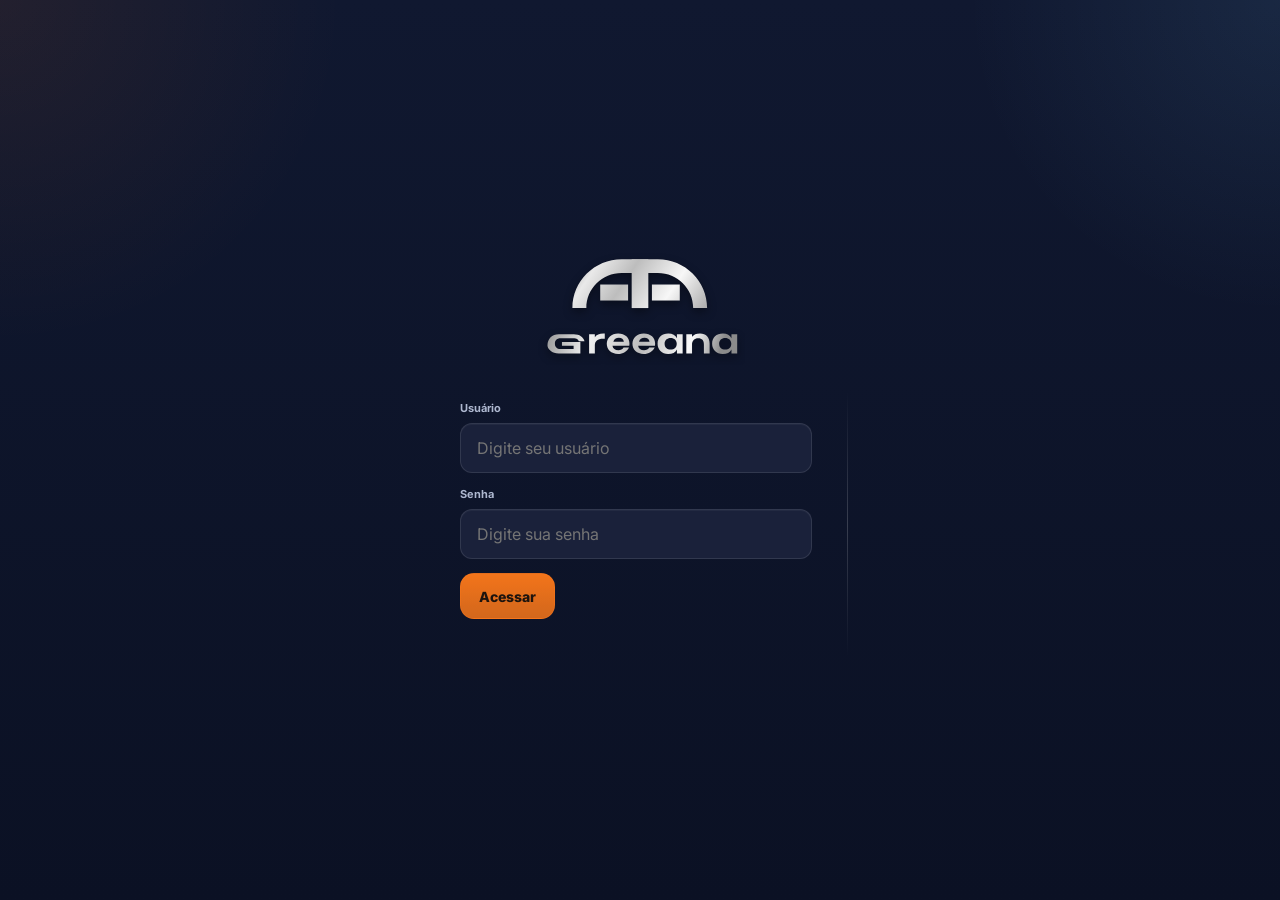
==== commit b5555062: "Polish brand styling and responsive dashboard" ====
--- a/index.html
+++ b/index.html
@@ -3,7 +3,7 @@
   <head>
     <meta charset="UTF-8" />
     <meta name="viewport" content="width=device-width, initial-scale=1.0" />
-    <title>Financeiro | Entrar</title>
+    <title>Portal Gerencial | Entrar</title>
     <link rel="preconnect" href="https://fonts.googleapis.com" />
     <link rel="preconnect" href="https://fonts.gstatic.com" crossorigin />
     <link
@@ -13,69 +13,23 @@
     <link rel="stylesheet" href="style.css" />
   </head>
   <body data-page="login">
-    <main class="page page-login">
-      <section class="portal-entry-card premium-card centered-panel">
-        <img class="logo" src="logo-areia-ana.svg" alt="Logo Areia Ana" />
-        <span class="eyebrow">Portal de acessos</span>
-        <h1>Portal Financeiro – Grupo Areia Ana</h1>
-        <p class="page-description">
-          Acesso centralizado ao ambiente executivo com projeções e faturamento, contas a receber e inadimplentes.
-        </p>
-
-        <nav class="portal-tab-preview" aria-label="Áreas do portal">
-          <span class="portal-chip is-active">Projeções e faturamento</span>
-          <span class="portal-chip">A receber</span>
-          <span class="portal-chip">Inadimplentes</span>
-        </nav>
-
-        <div class="portal-card-grid">
-          <article class="portal-link-card">
-            <span class="eyebrow">Resumo</span>
-            <h2>Projeções e faturamento</h2>
-            <p>Visão consolidada de realizado, projetado, volumes e faturamento por unidade.</p>
-          </article>
-          <article class="portal-link-card">
-            <span class="eyebrow">Operacional</span>
-            <h2>A receber</h2>
-            <p>Acompanhamento por cliente, portador, vencimento e títulos em carteira.</p>
-          </article>
-          <article class="portal-link-card">
-            <span class="eyebrow">Cobrança</span>
-            <h2>Inadimplentes</h2>
-            <p>Monitoramento de clientes vencidos, faixas de atraso e detalhamento executivo.</p>
-          </article>
-        </div>
-
-        <form id="loginForm" class="form-grid portal-login-form" novalidate>
-          <div class="portal-form-header">
-            <h2>Entrar no portal</h2>
-            <span>Informe seu usuário para acessar o ambiente corporativo.</span>
-          </div>
-
-          <label class="field">
+    <main class="login-screen">
+      <section class="login-panel">
+        <img class="login-logo" src="logo-areia-ana.svg" alt="Logo Areia Ana" />
+        <form id="loginForm" class="login-form" novalidate>
+          <label class="login-field">
             <span>Usuário</span>
             <input id="username" name="username" type="text" autocomplete="username" placeholder="Digite seu usuário" required />
           </label>
 
-          <label class="field">
+          <label class="login-field">
             <span>Senha</span>
             <input id="password" name="password" type="password" autocomplete="current-password" placeholder="Digite sua senha" required />
           </label>
 
-          <button class="btn btn-primary btn-block" type="submit">Acessar portal</button>
-          <p id="loginMessage" class="form-message" role="alert" aria-live="polite"></p>
+          <button class="login-submit" type="submit">Acessar</button>
+          <p id="loginMessage" class="login-message" role="alert" aria-live="polite"></p>
         </form>
-
-        <div class="credentials-box">
-          <div>
-            <strong>Administrador</strong>
-            <span>admin / admin123</span>
-          </div>
-          <div>
-            <strong>Usuário</strong>
-            <span>usuario / 123</span>
-          </div>
-        </div>
       </section>
     </main>
 
--- a/style.css
+++ b/style.css
@@ -1,41 +1,33 @@
 :root {
   --bg: #050814;
-  --bg-elevated: rgba(17, 27, 53, 0.88);
-  --panel: rgba(15, 23, 44, 0.94);
-  --panel-strong: rgba(11, 17, 34, 0.98);
+  --bg-soft: #0b1020;
+  --bg-card: rgba(13, 18, 38, 0.92);
+  --bg-card-2: rgba(15, 22, 45, 0.94);
   --line: rgba(255, 255, 255, 0.08);
-  --line-strong: rgba(255, 122, 26, 0.26);
-  --text: #f5f7fb;
-  --muted: #99a5c3;
+  --text: #f5f7ff;
+  --text-soft: #aeb8d0;
   --accent: #ff7a1a;
-  --accent-strong: #ff9145;
-  --success: #4dd39a;
+  --accent-soft: rgba(255, 122, 26, 0.18);
+  --green: #9ee37d;
+  --blue: #78c9ff;
   --danger: #ff6b6b;
-  --warning: #ffd166;
-  --shadow: 0 28px 80px rgba(0, 0, 0, 0.45);
-  --radius-xl: 28px;
-  --radius-lg: 20px;
-  --radius-md: 14px;
+  --shadow: 0 18px 40px rgba(0, 0, 0, 0.34);
+  --radius: 18px;
 }
 
 * {
   box-sizing: border-box;
 }
 
-html,
 body {
   margin: 0;
-  min-height: 100%;
+  min-height: 100vh;
+  font-family: 'Inter', 'Segoe UI', Arial, sans-serif;
+  color: var(--text);
   background:
-    radial-gradient(circle at top right, rgba(255, 122, 26, 0.15), transparent 28%),
-    radial-gradient(circle at left top, rgba(65, 94, 255, 0.12), transparent 24%),
-    var(--bg);
-  color: var(--text);
-  font-family: 'Inter', system-ui, -apple-system, BlinkMacSystemFont, 'Segoe UI', sans-serif;
-}
-
-body {
-  min-height: 100vh;
+    radial-gradient(circle at top left, rgba(255, 122, 26, 0.08), transparent 22%),
+    radial-gradient(circle at top right, rgba(120, 201, 255, 0.09), transparent 20%),
+    linear-gradient(180deg, #101830 0%, #0b1124 100%);
 }
 
 a {
@@ -44,321 +36,648 @@
 }
 
 button,
-input {
+input,
+select {
   font: inherit;
 }
 
-.page {
-  width: min(1160px, calc(100% - 32px));
-  margin: 0 auto;
-  padding: 32px 0 48px;
-}
-
-.page-login {
+.is-hidden {
+  display: none !important;
+}
+
+.login-screen {
   min-height: 100vh;
+  display: grid;
+  place-items: center;
+  padding: 24px 16px;
+}
+
+.login-panel {
+  width: min(100%, 520px);
+  display: grid;
+  justify-items: center;
+  gap: 26px;
+}
+
+.login-logo,
+.portal-logo,
+.brand-logo,
+.logo {
+  width: min(210px, 58vw);
+  height: auto;
+}
+
+.login-form {
+  position: relative;
+  width: min(100%, 380px);
+  padding: 10px 18px 10px 10px;
+}
+
+.login-form::after {
+  content: '';
+  position: absolute;
+  top: 0;
+  right: -18px;
+  width: 1px;
+  height: 100%;
+  background: linear-gradient(180deg, transparent, rgba(255, 255, 255, 0.18), transparent);
+}
+
+.login-field {
+  display: grid;
+  gap: 8px;
+  margin-bottom: 14px;
+}
+
+.login-field span {
+  color: var(--text-soft);
+  font-size: 11px;
+  font-weight: 700;
+}
+
+.login-field input,
+.filter-box select {
+  width: 100%;
+  background: rgba(28, 35, 60, 0.94);
+  color: var(--text);
+  border: 1px solid rgba(255, 255, 255, 0.1);
+  border-radius: 12px;
+  padding: 14px 16px;
+  outline: none;
+  box-shadow: inset 0 1px 0 rgba(255, 255, 255, 0.04);
+}
+
+.login-submit,
+.portal-logout,
+.portal-admin-link,
+.dashboard-header-btn,
+.btn-clear,
+.btn,
+.upload-actions .btn {
+  min-height: 46px;
+  border: 1px solid rgba(255, 122, 26, 0.35);
+  background: linear-gradient(180deg, rgba(255, 122, 26, 0.95), rgba(255, 122, 26, 0.82));
+  color: #1d140e;
+  border-radius: 14px;
+  padding: 0 18px;
+  cursor: pointer;
+  font-size: 14px;
+  font-weight: 800;
+  transition: 0.2s ease;
+}
+
+.login-submit:hover,
+.portal-logout:hover,
+.portal-admin-link:hover,
+.dashboard-header-btn:hover,
+.btn-clear:hover,
+.btn:hover {
+  transform: translateY(-1px);
+  filter: brightness(1.06);
+}
+
+.login-message {
+  min-height: 20px;
+  margin: 8px 0 0;
+  color: #ff9b9b;
+  font-size: 12px;
+}
+
+.portal-shell {
+  min-height: 100vh;
+  display: grid;
+  place-items: center;
+  padding: 28px;
+}
+
+.portal-card {
+  width: min(860px, 100%);
+  background: linear-gradient(180deg, rgba(18, 24, 45, 0.95), rgba(10, 14, 29, 0.94));
+  border: 1px solid rgba(255, 255, 255, 0.06);
+  border-radius: 26px;
+  box-shadow: var(--shadow);
+  padding: 34px 28px 28px;
+  display: grid;
+  gap: 16px;
+  justify-items: center;
+  text-align: center;
+}
+
+.portal-eyebrow {
+  color: var(--accent);
+  font-weight: 800;
+  letter-spacing: 0.25em;
+  font-size: 14px;
+}
+
+.portal-card h1 {
+  margin: 0;
+  font-size: clamp(2rem, 4vw, 3.55rem);
+}
+
+.portal-description {
+  max-width: 620px;
+  margin: 0;
+  color: var(--text-soft);
+  font-size: 13px;
+}
+
+.portal-pills {
+  display: flex;
+  gap: 10px;
+  flex-wrap: wrap;
+  justify-content: center;
+}
+
+.portal-pill {
+  padding: 10px 16px;
+  border-radius: 999px;
+  background: rgba(255, 255, 255, 0.05);
+  border: 1px solid rgba(255, 255, 255, 0.08);
+  color: var(--text-soft);
+  font-size: 13px;
+  font-weight: 700;
+}
+
+.portal-pill.is-active {
+  color: #fff4ea;
+  background: rgba(255, 122, 26, 0.18);
+  border-color: rgba(255, 122, 26, 0.32);
+}
+
+.portal-grid {
+  width: 100%;
+  display: grid;
+  grid-template-columns: repeat(3, minmax(0, 1fr));
+  gap: 14px;
+}
+
+.portal-option {
+  display: grid;
+  gap: 10px;
+  text-align: left;
+  padding: 20px 18px;
+  border-radius: 16px;
+  background: rgba(255, 255, 255, 0.04);
+  border: 1px solid rgba(255, 255, 255, 0.07);
+}
+
+.portal-option:hover {
+  border-color: rgba(255, 122, 26, 0.3);
+  background: rgba(255, 122, 26, 0.08);
+}
+
+.portal-option-tag {
+  color: var(--accent);
+  font-size: 11px;
+  font-weight: 800;
+  letter-spacing: 0.18em;
+  text-transform: uppercase;
+}
+
+.portal-option h2 {
+  margin: 0;
+  font-size: 1.6rem;
+}
+
+.portal-option p {
+  margin: 0;
+  color: var(--text-soft);
+  line-height: 1.6;
+}
+
+.portal-footer-actions {
+  width: 100%;
   display: flex;
   justify-content: center;
   align-items: center;
-}
-
-.page-shell {
-  display: grid;
-  gap: 24px;
-}
-
-.centered-panel {
-  margin: 0 auto;
-}
-
-.admin-page,
-.dashboard-page {
-  align-items: flex-start;
-}
-
-.premium-card {
-  background: linear-gradient(180deg, rgba(17, 25, 50, 0.94), rgba(8, 14, 30, 0.98));
-  border: 1px solid var(--line);
-  border-radius: var(--radius-xl);
-  box-shadow: var(--shadow);
-  backdrop-filter: blur(18px);
-}
-
-.login-card {
-  width: min(100%, 420px);
-  padding: 40px 30px;
-  margin-top: 40px;
-}
-
-.portal-entry-card {
-  width: min(100%, 1180px);
-  padding: 42px;
-  display: grid;
-  gap: 24px;
-}
-
-.portal-tab-preview {
-  display: flex;
-  justify-content: center;
   gap: 12px;
   flex-wrap: wrap;
 }
 
-.portal-chip {
-  padding: 12px 18px;
+.portal-profile {
+  padding: 12px 16px;
+  border-radius: 12px;
+  background: rgba(255, 255, 255, 0.05);
+  border: 1px solid rgba(255, 255, 255, 0.08);
+  color: var(--text-soft);
+  font-size: 13px;
+  font-weight: 700;
+}
+
+.dashboard-page-shell {
+  width: min(1600px, 96%);
+  margin: 22px auto 40px;
+}
+
+.dashboard-header-bar {
+  display: flex;
+  justify-content: space-between;
+  align-items: center;
+  gap: 16px;
+  margin-bottom: 14px;
+}
+
+.dashboard-header-bar h1 {
+  margin: 4px 0 8px;
+  font-size: clamp(2rem, 3vw, 3rem);
+}
+
+.dashboard-kicker,
+.dashboard-header-bar p {
+  color: var(--text-soft);
+}
+
+.dashboard-header-actions {
+  display: flex;
+  gap: 10px;
+  flex-wrap: wrap;
+}
+
+.dashboard-header-btn,
+.portal-admin-link {
+  display: inline-flex;
+  align-items: center;
+  justify-content: center;
+}
+
+.dashboard-header-btn.is-ghost,
+.portal-logout {
+  background: transparent;
+  color: var(--text);
+  border-color: rgba(255, 255, 255, 0.1);
+}
+
+.dashboard-empty {
+  margin-bottom: 14px;
+  padding: 14px 16px;
+  border-radius: 14px;
+  background: rgba(255, 107, 107, 0.08);
+  border: 1px solid rgba(255, 107, 107, 0.24);
+  color: #ffb4b4;
+}
+
+.dashboard-panel-switch {
+  display: flex;
+  gap: 10px;
+  flex-wrap: wrap;
+  margin-bottom: 16px;
+}
+
+.dashboard-switch-link {
+  padding: 10px 16px;
   border-radius: 999px;
   background: rgba(255, 255, 255, 0.05);
   border: 1px solid rgba(255, 255, 255, 0.08);
-  color: var(--muted);
+  color: var(--text-soft);
+  font-size: 13px;
+  font-weight: 700;
+}
+
+.dashboard-switch-link.is-active {
+  color: #fff4ea;
+  background: rgba(255, 122, 26, 0.18);
+  border-color: rgba(255, 122, 26, 0.32);
+}
+
+.topbar {
+  display: grid;
+  grid-template-columns: 1.4fr 1fr 1fr auto;
+  gap: 14px;
+  margin-bottom: 16px;
+}
+
+.filter-box,
+.small-card,
+.big-card,
+.chart-card,
+.table-card,
+.admin-card,
+.inner-card {
+  background:
+    radial-gradient(circle at top right, rgba(255, 255, 255, 0.03), transparent 34%),
+    linear-gradient(180deg, rgba(18, 24, 45, 0.96), rgba(10, 14, 29, 0.96));
+  border: 1px solid rgba(255, 255, 255, 0.06);
+  border-radius: var(--radius);
+  box-shadow: var(--shadow);
+}
+
+.filter-box {
+  padding: 14px 16px;
+  display: flex;
+  flex-direction: column;
+  justify-content: center;
+  min-height: 78px;
+}
+
+.filter-box label {
+  font-size: 12px;
+  color: var(--text-soft);
+  margin-bottom: 8px;
   font-weight: 600;
-}
-
-.portal-chip.is-active {
-  background: rgba(255, 122, 26, 0.16);
-  border-color: rgba(255, 122, 26, 0.28);
-  color: var(--text);
-}
-
-.portal-card-grid {
-  display: grid;
-  grid-template-columns: repeat(3, minmax(0, 1fr));
-  gap: 18px;
-}
-
-.portal-link-card {
-  padding: 24px;
-  border-radius: var(--radius-lg);
-  background: rgba(255, 255, 255, 0.05);
-  border: 1px solid rgba(255, 255, 255, 0.08);
-  box-shadow: inset 0 1px 0 rgba(255, 255, 255, 0.04);
-}
-
-.portal-link-card p {
-  margin: 10px 0 0;
-  color: var(--muted);
-  line-height: 1.6;
-}
-
-.portal-login-form {
+  text-transform: uppercase;
+  letter-spacing: 0.4px;
+}
+
+.btn-clear {
+  min-height: 78px;
+  color: #ffd8be;
+}
+
+.mini-cards {
+  display: grid;
+  grid-template-columns: repeat(5, 1fr);
+  gap: 14px;
+  margin-bottom: 16px;
+}
+
+.small-card {
+  padding: 14px 16px;
+  min-height: 92px;
+  display: flex;
+  flex-direction: column;
+  justify-content: center;
+  position: relative;
+  overflow: hidden;
+}
+
+.small-card::after {
+  content: '';
+  position: absolute;
+  inset: auto -40px -40px auto;
+  width: 120px;
+  height: 120px;
+  border-radius: 50%;
+  background: radial-gradient(circle, rgba(255,255,255,0.05), transparent 70%);
+}
+
+.small-title {
+  font-size: 12px;
+  color: var(--text-soft);
+  margin-bottom: 6px;
+  font-weight: 600;
+}
+
+.small-value {
+  font-size: 20px;
+  font-weight: 800;
+}
+
+.highlight-orange {
+  border-color: rgba(255, 122, 26, 0.24);
+}
+
+.stats-row {
+  display: grid;
+  grid-template-columns: repeat(4, 1fr);
+  gap: 14px;
+  margin-bottom: 16px;
+}
+
+.big-card {
+  padding: 16px 18px 14px;
+  min-height: 132px;
+}
+
+.big-card .title {
+  font-size: 14px;
+  color: #ffffff;
+  font-weight: 700;
+  letter-spacing: 0.3px;
+  margin-bottom: 6px;
+  text-transform: uppercase;
+}
+
+.big-card .value {
+  font-size: 24px;
+  font-weight: 900;
+  margin-bottom: 12px;
+}
+
+.big-card .subbar {
+  border-radius: 12px;
+  padding: 10px 14px;
+  font-weight: 700;
+  font-size: 13px;
+  text-align: center;
+  color: #e8f2ff;
+  border: 1px solid rgba(255,255,255,0.07);
+}
+
+.bg-green .subbar {
+  background: linear-gradient(90deg, rgba(158,227,125,0.22), rgba(158,227,125,0.10));
+}
+
+.bg-orange .subbar {
+  background: linear-gradient(90deg, rgba(255,122,26,0.22), rgba(255,122,26,0.10));
+}
+
+.bg-blue .subbar {
+  background: linear-gradient(90deg, rgba(120,201,255,0.22), rgba(120,201,255,0.10));
+}
+
+.charts-row,
+.tables-row {
+  display: grid;
+  grid-template-columns: 1fr 1fr;
+  gap: 16px;
+  margin-bottom: 16px;
+}
+
+.chart-card {
+  padding: 18px 18px 12px;
+}
+
+.chart-title {
+  font-size: 22px;
+  font-weight: 900;
+  margin: 0 0 12px;
+}
+
+.chart-title .orange {
+  color: var(--accent);
+}
+
+.chart-title .blue {
+  color: var(--blue);
+}
+
+.chart-wrap {
+  position: relative;
+  height: 360px;
+}
+
+.legend-footer {
+  margin-top: 12px;
+  display: grid;
+  grid-template-columns: repeat(3, 1fr);
+  gap: 10px;
+  padding-top: 12px;
+  border-top: 1px solid var(--line);
+}
+
+.legend-box {
+  text-align: center;
+  padding: 8px 6px;
+  border-radius: 12px;
+  background: rgba(255,255,255,0.03);
+  border: 1px solid rgba(255,255,255,0.05);
+}
+
+.legend-box .k {
+  display: block;
+  color: var(--text-soft);
+  font-size: 11px;
+  margin-bottom: 4px;
+  text-transform: uppercase;
+  font-weight: 700;
+}
+
+.legend-box .v {
+  font-size: 17px;
+  font-weight: 900;
+}
+
+.table-card {
+  overflow: hidden;
+}
+
+.table-scroll {
+  overflow-x: auto;
+}
+
+.table-header {
+  padding: 12px 16px;
+  font-size: 14px;
+  font-weight: 900;
+  text-transform: uppercase;
+  border-bottom: 1px solid var(--line);
+  letter-spacing: 0.5px;
+}
+
+.table-header.orange {
+  color: #ffc089;
+  background: linear-gradient(90deg, rgba(255,122,26,0.10), rgba(255,122,26,0.02));
+}
+
+.table-header.blue {
+  color: #a9dcff;
+  background: linear-gradient(90deg, rgba(120,201,255,0.10), rgba(120,201,255,0.02));
+}
+
+table {
+  width: 100%;
+  min-width: 560px;
+  border-collapse: collapse;
+}
+
+th,
+td {
+  padding: 10px 12px;
+  border-bottom: 1px solid rgba(255,255,255,0.06);
+  text-align: left;
+  font-size: 13px;
+}
+
+th {
+  color: var(--text-soft);
+  font-weight: 800;
+  text-transform: uppercase;
+  font-size: 11px;
+  letter-spacing: 0.4px;
+  background: rgba(255,255,255,0.02);
+}
+
+tbody tr:hover {
+  background: rgba(255,255,255,0.03);
+}
+
+.num {
+  display: inline-block;
+  width: 100%;
+  text-align: right;
+  font-variant-numeric: tabular-nums;
+}
+
+.accent {
+  color: #ffc089;
+  font-weight: 800;
+}
+
+.blue-txt {
+  color: #a9dcff;
+  font-weight: 800;
+}
+
+.green-txt {
+  color: #c4f3af;
+  font-weight: 800;
+}
+
+.danger-txt {
+  color: #ff9b9b;
+  font-weight: 800;
+}
+
+.footer-note {
+  color: var(--text-soft);
+  font-size: 12px;
+  text-align: right;
+}
+
+.admin-page {
   padding: 28px;
-  border-radius: var(--radius-lg);
-  background: rgba(6, 12, 27, 0.56);
-  border: 1px solid rgba(255, 255, 255, 0.06);
-}
-
-.portal-form-header {
-  display: grid;
-  gap: 6px;
-}
-
-.portal-form-header span {
-  color: var(--muted);
-}
-
-.logo {
-  width: 120px;
-  height: auto;
-  object-fit: contain;
-  display: block;
-  margin: 0 auto 20px;
-}
-
-.brand-logo {
-  width: 120px;
-}
-
-.eyebrow {
-  display: inline-block;
-  margin-bottom: 10px;
-  color: var(--accent);
-  text-transform: uppercase;
-  letter-spacing: 0.18em;
-  font-size: 0.72rem;
-  font-weight: 700;
-}
-
-h1,
-h2 {
-  margin: 0;
-}
-
-.login-card h1,
-.section-heading h2,
-.hero-card h2 {
-  font-size: clamp(1.8rem, 3vw, 2.9rem);
-  line-height: 1.05;
-}
-
-.page-description,
-.hero-card p,
-.topbar p {
-  margin: 12px 0 0;
-  color: var(--muted);
-  line-height: 1.6;
-}
-
-.form-grid {
+}
+
+.admin-card {
+  width: min(1100px, 100%);
+  margin: 0 auto;
+  padding: 28px;
+}
+
+.panel-header,
+.upload-section,
+.admin-content-grid {
   display: grid;
   gap: 16px;
-  margin-top: 28px;
-}
-
-.field {
-  display: grid;
-  gap: 8px;
-}
-
-.field span {
-  color: var(--muted);
-  font-size: 0.92rem;
-  font-weight: 600;
-}
-
-.field input,
-.upload-dropzone {
-  border-radius: var(--radius-md);
-  border: 1px solid rgba(255, 255, 255, 0.12);
-  background: rgba(255, 255, 255, 0.06);
-  color: var(--text);
-}
-
-.field input {
-  height: 52px;
-  padding: 0 16px;
-  outline: none;
-  transition: border-color 0.2s ease, box-shadow 0.2s ease;
-}
-
-.field input:focus {
-  border-color: rgba(255, 122, 26, 0.9);
-  box-shadow: 0 0 0 4px rgba(255, 122, 26, 0.16);
-}
-
-.btn {
-  border: 0;
-  border-radius: 999px;
-  cursor: pointer;
-  height: 46px;
-  padding: 0 20px;
-  font-weight: 700;
-  transition: transform 0.18s ease, opacity 0.18s ease, background 0.18s ease;
-}
-
-.btn:hover {
-  transform: translateY(-1px);
-}
-
-.btn-primary {
-  background: linear-gradient(135deg, var(--accent), var(--accent-strong));
-  color: #1b120b;
-}
-
-.btn-secondary {
-  background: rgba(255, 255, 255, 0.08);
-  color: var(--text);
-  border: 1px solid rgba(255, 255, 255, 0.08);
-}
-
-.btn-ghost {
-  background: transparent;
-  color: var(--text);
-  border: 1px solid rgba(255, 255, 255, 0.12);
-}
-
-.btn-block {
-  width: 100%;
-}
-
-.form-message {
-  min-height: 20px;
-  margin: 0;
-  color: var(--danger);
-  font-size: 0.92rem;
-}
-
-.credentials-box {
-  margin-top: 20px;
-  padding-top: 20px;
-  border-top: 1px solid var(--line);
-  display: grid;
-  gap: 12px;
-}
-
-.credentials-box div {
+}
+
+.panel-header {
+  justify-items: center;
+  text-align: center;
+}
+
+.upload-actions {
   display: flex;
-  justify-content: space-between;
-  gap: 12px;
-  color: var(--muted);
-  font-size: 0.92rem;
-}
-
-.topbar,
-.hero-card,
-.upload-card {
-  padding: 24px 28px;
-}
-
-.topbar {
-  display: flex;
-  justify-content: space-between;
-  gap: 24px;
-  align-items: center;
-}
-
-.topbar-actions,
-.section-heading,
-.hero-meta {
-  display: flex;
-  align-items: center;
-}
-
-.topbar-actions {
   gap: 12px;
   flex-wrap: wrap;
-  justify-content: flex-end;
-}
-
-.session-badge,
-.meta-pill,
-.chip {
-  border-radius: 999px;
-  padding: 10px 14px;
-  background: rgba(255, 255, 255, 0.05);
-  border: 1px solid rgba(255, 255, 255, 0.08);
-  color: var(--muted);
-  font-size: 0.88rem;
-}
-
-.session-badge strong,
-.meta-pill,
-.chip-accent {
-  color: var(--text);
-}
-
-.grid-two-columns {
-  display: grid;
-  gap: 24px;
-  grid-template-columns: minmax(0, 1.3fr) minmax(280px, 0.9fr);
-}
-
-.checklist-card,
-.detail-grid .premium-card {
-  padding: 24px;
-}
-
-.checklist {
-  margin: 0;
-  padding-left: 18px;
-  color: var(--muted);
-  display: grid;
-  gap: 12px;
-  line-height: 1.5;
-}
-
-.chip-row {
-  margin-top: 18px;
-  display: flex;
-  flex-wrap: wrap;
-  gap: 10px;
+  justify-content: center;
+}
+
+.status-banner {
+  padding: 14px 16px;
+  border-radius: 14px;
+  font-weight: 700;
+}
+
+.status-banner.is-idle {
+  background: rgba(255,255,255,0.04);
+  color: var(--text-soft);
+}
+
+.status-banner.is-loading {
+  background: rgba(255, 209, 102, 0.08);
+  color: #ffd166;
+}
+
+.status-banner.is-success {
+  background: rgba(158, 227, 125, 0.08);
+  color: #c4f3af;
+}
+
+.status-banner.is-error {
+  background: rgba(255, 107, 107, 0.08);
+  color: #ff9b9b;
 }
 
 .upload-dropzone {
@@ -366,8 +685,9 @@
   gap: 8px;
   justify-items: center;
   padding: 34px 20px;
-  border-style: dashed;
-  border-color: var(--line-strong);
+  border: 1px dashed rgba(255, 122, 26, 0.35);
+  border-radius: 18px;
+  background: rgba(255,255,255,0.03);
   text-align: center;
   cursor: pointer;
 }
@@ -376,244 +696,8 @@
   display: none;
 }
 
-.upload-icon {
-  width: 58px;
-  height: 58px;
-  border-radius: 50%;
-  display: grid;
-  place-items: center;
-  background: rgba(255, 122, 26, 0.14);
-  color: var(--accent);
-  font-size: 1.5rem;
-}
-
-.status-banner {
-  margin-top: 18px;
-  padding: 14px 16px;
-  border-radius: var(--radius-md);
-  border: 1px solid transparent;
-  font-weight: 600;
-}
-
-.status-banner.is-idle {
-  background: rgba(255, 255, 255, 0.04);
-  color: var(--muted);
-  border-color: rgba(255, 255, 255, 0.06);
-}
-
-.status-banner.is-loading {
-  background: rgba(255, 209, 102, 0.08);
-  color: var(--warning);
-  border-color: rgba(255, 209, 102, 0.24);
-}
-
-.status-banner.is-success {
-  background: rgba(77, 211, 154, 0.08);
-  color: var(--success);
-  border-color: rgba(77, 211, 154, 0.2);
-}
-
-.status-banner.is-error {
-  background: rgba(255, 107, 107, 0.08);
-  color: var(--danger);
-  border-color: rgba(255, 107, 107, 0.24);
-}
-
-.stats-grid {
-  display: grid;
-  gap: 18px;
-  grid-template-columns: repeat(5, minmax(0, 1fr));
-}
-
-.compact-grid {
-  margin-top: 20px;
-  grid-template-columns: repeat(3, minmax(0, 1fr));
-}
-
-.stat-card {
-  padding: 20px;
-  border-radius: var(--radius-lg);
-  background: rgba(255, 255, 255, 0.05);
-  border: 1px solid rgba(255, 255, 255, 0.06);
-  display: grid;
-  gap: 8px;
-}
-
-.stat-card span {
-  color: var(--muted);
-  font-size: 0.9rem;
-}
-
-.stat-card strong {
-  font-size: 1.4rem;
-  line-height: 1.15;
-}
-
-.stat-card.accent {
-  background: linear-gradient(135deg, rgba(255, 122, 26, 0.18), rgba(255, 122, 26, 0.06));
-  border-color: rgba(255, 122, 26, 0.22);
-}
-
-.data-list {
-  margin: 0;
-  display: grid;
-  gap: 14px;
-}
-
-.data-list div {
-  display: grid;
-  gap: 6px;
-  padding-bottom: 14px;
-  border-bottom: 1px solid var(--line);
-}
-
-.data-list div:last-child {
-  padding-bottom: 0;
-  border-bottom: 0;
-}
-
-.data-list dt {
-  color: var(--muted);
-  font-size: 0.88rem;
-}
-
-.data-list dd {
-  margin: 0;
-  font-weight: 600;
-}
-
-.table-shell {
-  overflow: auto;
-  border-radius: var(--radius-lg);
-  border: 1px solid rgba(255, 255, 255, 0.08);
-}
-
-.table-shell table {
-  width: 100%;
-  border-collapse: collapse;
-  min-width: 560px;
-}
-
-th,
-td {
-  padding: 14px 16px;
-  text-align: left;
-  border-bottom: 1px solid rgba(255, 255, 255, 0.06);
-}
-
-th {
-  color: #d4def8;
-  font-size: 0.82rem;
-  letter-spacing: 0.06em;
-  text-transform: uppercase;
-}
-
-.sortable-table th[data-sort-key] {
-  cursor: pointer;
-}
-
-.sortable-table th[data-sort-key]::after {
-  content: ' ↕';
-  color: rgba(255, 255, 255, 0.38);
-}
-
-td {
-  color: var(--muted);
-}
-
-.empty-state-cell {
-  text-align: center;
-  color: var(--muted);
-}
-
-.badge {
-  display: inline-flex;
-  align-items: center;
-  justify-content: center;
-  border-radius: 999px;
-  padding: 6px 12px;
-  font-size: 0.82rem;
-  font-weight: 700;
-}
-
-.badge-success {
-  background: rgba(77, 211, 154, 0.12);
-  color: var(--success);
-}
-
-.badge-warning {
-  background: rgba(255, 209, 102, 0.12);
-  color: var(--warning);
-}
-
-.badge-danger {
-  background: rgba(255, 107, 107, 0.12);
-  color: var(--danger);
-}
-
-.dashboard-hero {
-  display: flex;
-  justify-content: space-between;
-  gap: 24px;
-}
-
-.hero-meta {
-  gap: 16px;
-  align-items: stretch;
-}
-
-.hero-meta > div {
-  min-width: 180px;
-  padding: 18px;
-  border-radius: var(--radius-lg);
-  background: rgba(255, 255, 255, 0.05);
-  border: 1px solid rgba(255, 255, 255, 0.06);
-}
-
-.hero-meta span {
-  display: block;
-  color: var(--muted);
-  font-size: 0.88rem;
-  margin-bottom: 8px;
-}
-
-.admin-card,
-.dashboard-card {
-  width: min(100%, 980px);
-  padding: 32px;
-}
-
-.dashboard-card {
-  width: min(100%, 1120px);
-}
-
-.panel-header {
-  text-align: center;
-  padding-top: 8px;
-}
-
-.upload-section {
-  display: grid;
-  gap: 18px;
-  margin-top: 28px;
-}
-
-.upload-actions {
-  display: flex;
-  justify-content: center;
-  gap: 12px;
-  flex-wrap: wrap;
-}
-
 .admin-content-grid {
-  display: grid;
-  grid-template-columns: repeat(2, minmax(0, 1fr));
-  gap: 20px;
-  margin-top: 24px;
-}
-
-.full-width-grid {
-  grid-template-columns: 1fr;
+  grid-template-columns: 1fr 1.4fr;
 }
 
 .full-span {
@@ -621,492 +705,112 @@
 }
 
 .inner-card {
-  padding: 24px;
-  background: rgba(11, 16, 32, 0.88);
-}
-
-.compact-heading {
-  justify-content: space-between;
-  gap: 12px;
-  margin-bottom: 16px;
-}
-
-.simple-stats {
-  grid-template-columns: repeat(4, minmax(0, 1fr));
-  margin-top: 24px;
-}
-
-.hidden-banner {
-  display: none;
-}
-
-.hidden-banner.is-visible {
-  display: block;
-}
-
-.dashboard-actions {
-  margin-top: 20px;
-}
-
-.admin-stats-grid {
-  grid-template-columns: repeat(4, minmax(0, 1fr));
-}
-
-.admin-detail-grid {
-  grid-template-columns: 1.1fr 1.5fr;
+  padding: 20px;
 }
 
 .file-list {
   display: flex;
   flex-wrap: wrap;
   gap: 10px;
-  margin-top: 16px;
-}
-
-.tab-nav {
-  display: flex;
-  gap: 12px;
-  flex-wrap: wrap;
-  margin-top: 24px;
-}
-
-.tab-button {
-  min-height: 44px;
+}
+
+.meta-pill,
+.chip {
+  padding: 10px 14px;
   border-radius: 999px;
+  background: rgba(255,255,255,0.05);
   border: 1px solid rgba(255,255,255,0.08);
-  background: rgba(255,255,255,0.05);
-  color: var(--text);
-  padding: 0 18px;
-  cursor: pointer;
-  font-weight: 700;
-}
-
-.tab-button.is-active {
-  background: linear-gradient(135deg, var(--accent), var(--accent-strong));
-  color: #1b120b;
-}
-
-.tab-panel {
-  display: none;
-  margin-top: 24px;
-}
-
-.tab-panel.is-active {
-  display: block;
-}
-
-.dashboard-grid {
-  display: grid;
-  grid-template-columns: minmax(280px, 0.9fr) minmax(0, 1.4fr);
-  gap: 20px;
-  margin-top: 20px;
-}
-
-.chart-list {
-  display: grid;
-  gap: 14px;
-}
-
-.chart-item {
-  display: grid;
-  gap: 8px;
-}
-
-.chart-label-row {
-  display: flex;
-  justify-content: space-between;
-  gap: 12px;
-  color: var(--muted);
-}
-
-.chart-bar-track {
-  height: 12px;
-  border-radius: 999px;
-  background: rgba(255,255,255,0.08);
-  overflow: hidden;
-}
-
-.chart-bar {
-  height: 100%;
-  border-radius: inherit;
-  background: linear-gradient(135deg, var(--accent), var(--accent-strong));
-}
-
-.compact-table-shell {
-  max-height: 420px;
-}
-
-.header-actions {
-  display: flex;
-  gap: 12px;
-  flex-wrap: wrap;
-}
-
-.portal-topbar {
-  display: flex;
-  justify-content: space-between;
-  align-items: center;
-  gap: 24px;
-  padding-bottom: 10px;
-}
-
-.portal-brand {
-  display: flex;
-  align-items: center;
-  gap: 18px;
-}
-
-.portal-brand .brand-logo {
-  margin: 0;
-}
-
-.portal-meta {
-  display: flex;
-  align-items: center;
-  gap: 14px;
-  flex-wrap: wrap;
-  justify-content: flex-end;
-}
-
-.profile-chip {
-  min-height: 52px;
-  padding: 10px 16px;
-  border-radius: 18px;
-  border: 1px solid rgba(255, 255, 255, 0.08);
-  background: rgba(255, 255, 255, 0.05);
-  display: grid;
-  gap: 2px;
-}
-
-.profile-chip span {
-  color: var(--muted);
-  font-size: 0.78rem;
-  text-transform: uppercase;
-  letter-spacing: 0.08em;
-}
-
-.profile-chip strong {
-  font-size: 1rem;
-}
-
-.header-actions-centered {
-  justify-content: center;
-  margin-top: 20px;
-}
-
-.tab-nav-centered {
-  justify-content: center;
-}
-
-.dashboard-kpis {
-  grid-template-columns: repeat(4, minmax(0, 1fr));
-  justify-content: center;
-}
-
-.executive-section {
-  width: 100%;
-  max-width: 1280px;
-  margin: 0 auto;
-  display: grid;
-  gap: 28px;
-}
-
-.dashboard-section-shell {
-  width: 100%;
-}
-
-.executive-section-centered {
-  justify-items: center;
-}
-
-.dashboard-section-header,
-.executive-section-header {
-  width: min(100%, 940px);
-  text-align: center;
-  display: grid;
-  gap: 10px;
-}
-
-.dashboard-section-header p,
-.executive-section-header p {
-  margin: 0;
-  color: var(--muted);
-  line-height: 1.7;
-}
-
-.proj-kpis-grid {
-  width: min(100%, 1120px);
-}
-
-.dashboard-kpis-grid {
-  width: min(100%, 1120px);
-}
-
-.section-actions-row {
-  width: min(100%, 1160px);
-  display: grid;
-  grid-template-columns: auto minmax(0, 1fr);
-  gap: 16px;
-  align-items: end;
-}
-
-.action-button {
-  justify-self: start;
-}
-
-.action-button-group {
-  display: flex;
-  gap: 12px;
-  flex-wrap: wrap;
-}
-
-.premium-kpi {
-  min-height: 148px;
-  align-content: center;
-  justify-items: center;
-  text-align: center;
-  background: linear-gradient(180deg, rgba(255, 255, 255, 0.07), rgba(255, 255, 255, 0.04));
-  box-shadow: inset 0 1px 0 rgba(255, 255, 255, 0.04);
-}
-
-.premium-kpi span {
-  font-size: 0.88rem;
-  letter-spacing: 0.03em;
-  text-transform: uppercase;
-}
-
-.premium-kpi strong {
-  font-size: clamp(1.8rem, 3vw, 2.6rem);
-}
-
-.proj-visual-grid {
-  width: min(100%, 1160px);
-  display: grid;
-  grid-template-columns: repeat(3, minmax(0, 1fr));
-  gap: 22px;
-  align-items: stretch;
-}
-
-.dashboard-chart-grid {
-  width: min(100%, 1160px);
-  display: grid;
-  grid-template-columns: repeat(2, minmax(0, 1fr));
-  gap: 22px;
-  align-items: stretch;
-}
-
-.unified-chart-grid {
-  grid-template-columns: 1.4fr 1fr;
-}
-
-.tab-filters-grid {
-  width: min(100%, 1160px);
-}
-
-.filters-grid-four {
-  grid-template-columns: repeat(4, minmax(0, 1fr));
-}
-
-.chart-panel {
-  padding: 24px;
-}
-
-.chart-panel-primary {
-  min-height: 420px;
-}
-
-.chart-canvas-shell {
-  position: relative;
-  min-height: 320px;
-  width: 100%;
-}
-
-.chart-canvas-shell canvas {
-  width: 100% !important;
-  height: 100% !important;
-}
-
-.charts-grid {
-  display: grid;
-  gap: 20px;
-  margin-top: 24px;
-}
-
-.charts-grid-three {
-  grid-template-columns: repeat(3, minmax(0, 1fr));
-}
-
-.chart-card,
-.table-panel {
-  margin-top: 0;
-}
-
-.table-panel {
-  margin-top: 24px;
-}
-
-.proj-table-panel {
-  width: min(100%, 1160px);
-  justify-self: center;
-  padding: 24px;
-}
-
-.dashboard-table-panel {
-  width: min(100%, 1160px);
-  justify-self: center;
-  padding: 24px;
-}
-
-.dashboard-block {
-  width: min(100%, 1160px);
-}
-
-.executive-table-shell {
-  background: rgba(4, 9, 22, 0.62);
-}
-
-.executive-table {
-  min-width: 1040px;
-}
-
-.executive-table thead th {
-  position: sticky;
-  top: 0;
-  background: rgba(11, 17, 34, 0.98);
-  z-index: 1;
-}
-
-.numeric-column,
-.numeric-cell {
-  text-align: right;
-}
-
-.executive-table tbody td {
-  color: #e7edff;
-}
-
-.executive-table tbody tr:nth-child(odd) {
-  background: rgba(255, 255, 255, 0.025);
-}
-
-.executive-table tbody tr:hover {
-  background: rgba(255, 122, 26, 0.08);
-}
-
-.table-footer {
-  margin-top: 16px;
-  display: flex;
-  justify-content: space-between;
-  align-items: center;
-  gap: 12px;
-  flex-wrap: wrap;
-}
-
-.table-footer .meta-pill {
-  margin: 0;
-}
-
-.pager-actions {
-  display: flex;
-  gap: 10px;
-}
-
-.filters-row {
-  display: grid;
-  grid-template-columns: repeat(3, minmax(0, 1fr));
-  gap: 16px;
-  margin-top: 24px;
-}
-
-.filter-field {
-  display: grid;
-  gap: 8px;
-}
-
-.filter-field span {
-  color: var(--muted);
-  font-size: 0.9rem;
-  font-weight: 600;
-}
-
-.filter-field select,
-.filter-field input {
-  height: 48px;
-  border-radius: var(--radius-md);
-  border: 1px solid rgba(255,255,255,0.12);
-  background: rgba(255,255,255,0.06);
-  color: var(--text);
-  padding: 0 14px;
-}
-
-.wide-field {
-  grid-column: span 1;
-}
-
-.executive-panel {
-  padding-bottom: 40px;
-}
-
-@media (max-width: 960px) {
+  color: var(--text-soft);
+}
+
+@media (max-width: 1200px) {
+  .mini-cards {
+    grid-template-columns: repeat(2, 1fr);
+  }
+
+  .stats-row,
+  .charts-row,
+  .tables-row,
   .topbar,
-  .dashboard-hero,
-  .section-heading,
-  .topbar-actions,
-  .hero-meta {
+  .portal-grid,
+  .admin-content-grid {
+    grid-template-columns: 1fr;
+  }
+
+  .portal-card {
+    width: min(760px, 100%);
+  }
+}
+
+@media (max-width: 760px) {
+  .mini-cards {
+    grid-template-columns: 1fr;
+  }
+
+  .dashboard-page-shell,
+  .portal-shell,
+  .admin-page,
+  .login-screen {
+    padding: 16px;
+  }
+
+  .dashboard-header-bar,
+  .portal-footer-actions {
     flex-direction: column;
     align-items: flex-start;
   }
 
-  .grid-two-columns,
-  .stats-grid,
-  .compact-grid,
-  .portal-card-grid,
-  .portal-topbar,
-  .portal-brand,
-  .portal-meta,
-  .section-actions-row,
-  .action-button-group,
-  .dashboard-kpis,
-  .charts-grid-three,
-  .filters-row,
-  .proj-visual-grid,
-  .dashboard-chart-grid,
-  .filters-grid-four,
-  .admin-content-grid,
-  .simple-stats,
-  .admin-stats-grid,
-  .admin-detail-grid,
-  .dashboard-grid {
+  .chart-wrap {
+    height: 280px;
+  }
+
+  .portal-card,
+  .admin-card {
+    padding: 22px;
+  }
+
+  .login-form {
+    width: 100%;
+    padding: 10px 0 0;
+  }
+
+  .login-form::after {
+    display: none;
+  }
+
+  .login-logo,
+  .portal-logo {
+    width: min(180px, 54vw);
+  }
+
+  .portal-pills,
+  .dashboard-panel-switch,
+  .dashboard-header-actions {
+    width: 100%;
+  }
+
+  .portal-pill,
+  .dashboard-switch-link,
+  .dashboard-header-btn,
+  .portal-admin-link,
+  .portal-logout {
+    width: 100%;
+    justify-content: center;
+  }
+
+  .portal-option h2 {
+    font-size: 1.35rem;
+  }
+
+  .legend-footer {
     grid-template-columns: 1fr;
   }
 
-  .page {
-    width: min(100%, calc(100% - 24px));
-    padding-top: 24px;
-  }
-
-  .login-card {
-    padding: 28px 22px;
-  }
-
-  .admin-card,
-  .dashboard-card {
-    padding: 24px 20px;
-  }
-
-  .premium-kpi {
-    min-height: 124px;
-  }
-
-  .portal-entry-card {
-    padding: 28px;
-  }
-
-  .action-button {
-    width: 100%;
-  }
-
-  .chart-canvas-shell {
-    min-height: 280px;
-  }
-}
+  .big-card {
+    min-height: auto;
+  }
+
+  table {
+    min-width: 520px;
+  }
+}
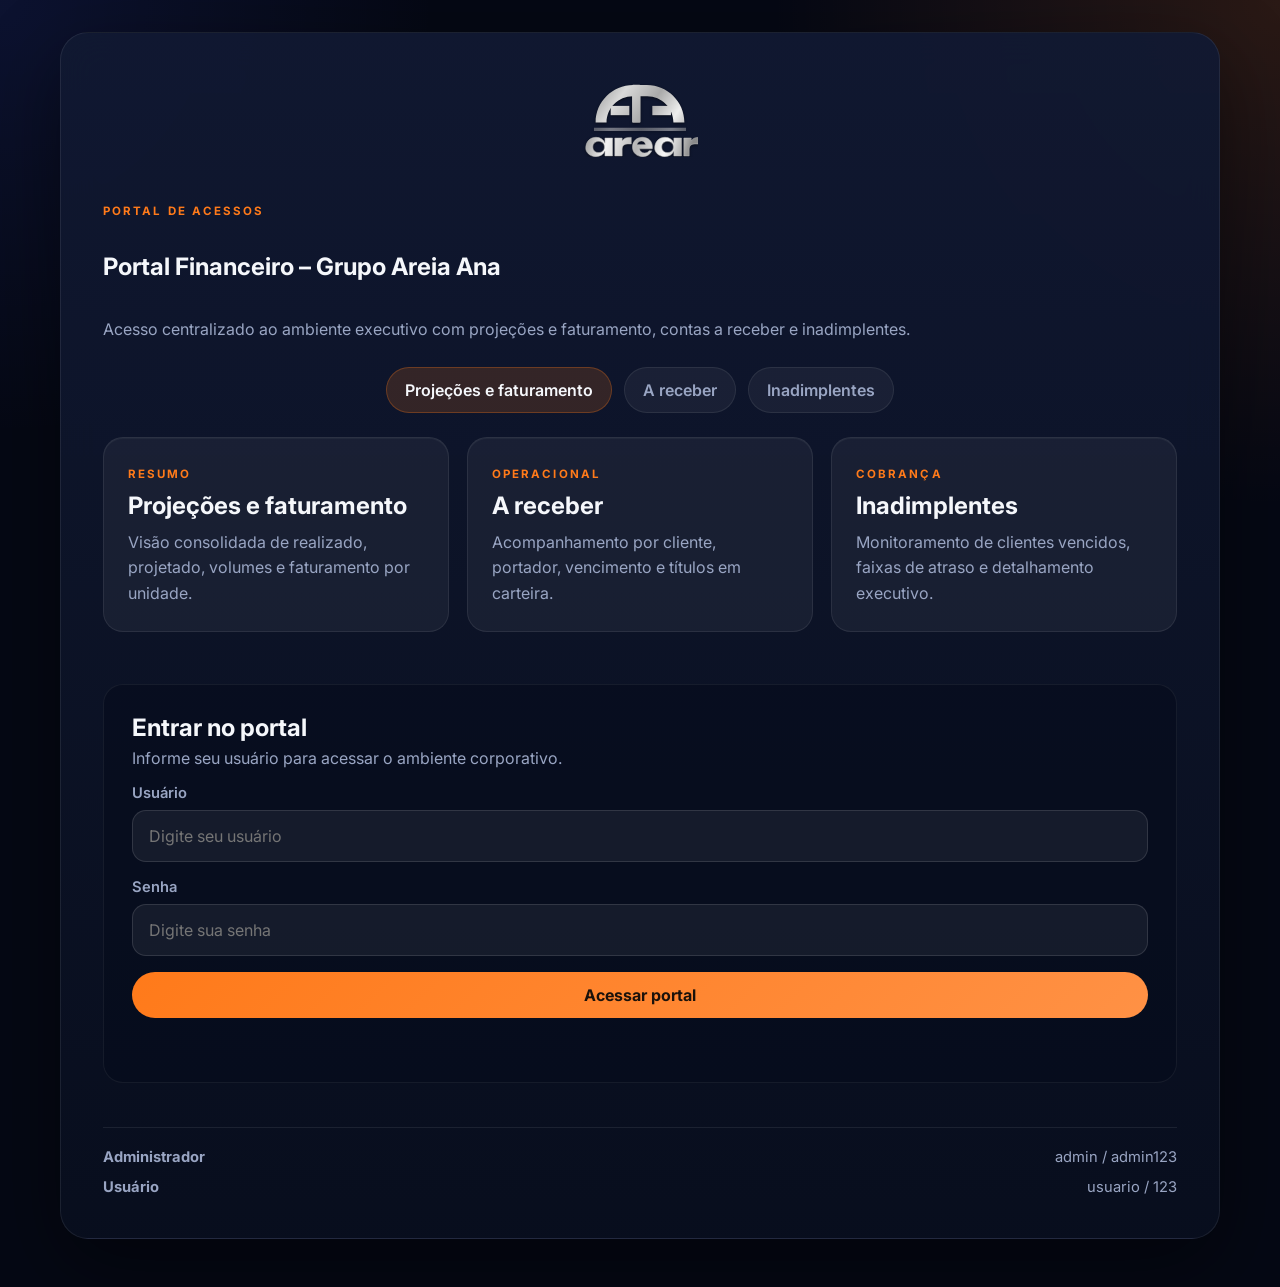
==== commit c3a03954: "Merge branch 'main' into codex/process-finance-data-files-8e8oqr" ====
--- a/index.html
+++ b/index.html
@@ -3,7 +3,7 @@
   <head>
     <meta charset="UTF-8" />
     <meta name="viewport" content="width=device-width, initial-scale=1.0" />
-    <title>Portal Gerencial | Entrar</title>
+    <title>Financeiro | Entrar</title>
     <link rel="preconnect" href="https://fonts.googleapis.com" />
     <link rel="preconnect" href="https://fonts.gstatic.com" crossorigin />
     <link
@@ -13,23 +13,69 @@
     <link rel="stylesheet" href="style.css" />
   </head>
   <body data-page="login">
-    <main class="login-screen">
-      <section class="login-panel">
-        <img class="login-logo" src="logo-areia-ana.svg" alt="Logo Areia Ana" />
-        <form id="loginForm" class="login-form" novalidate>
-          <label class="login-field">
+    <main class="page page-login">
+      <section class="portal-entry-card premium-card centered-panel">
+        <img class="logo" src="logo-areia-ana.svg" alt="Logo Areia Ana" />
+        <span class="eyebrow">Portal de acessos</span>
+        <h1>Portal Financeiro – Grupo Areia Ana</h1>
+        <p class="page-description">
+          Acesso centralizado ao ambiente executivo com projeções e faturamento, contas a receber e inadimplentes.
+        </p>
+
+        <nav class="portal-tab-preview" aria-label="Áreas do portal">
+          <span class="portal-chip is-active">Projeções e faturamento</span>
+          <span class="portal-chip">A receber</span>
+          <span class="portal-chip">Inadimplentes</span>
+        </nav>
+
+        <div class="portal-card-grid">
+          <article class="portal-link-card">
+            <span class="eyebrow">Resumo</span>
+            <h2>Projeções e faturamento</h2>
+            <p>Visão consolidada de realizado, projetado, volumes e faturamento por unidade.</p>
+          </article>
+          <article class="portal-link-card">
+            <span class="eyebrow">Operacional</span>
+            <h2>A receber</h2>
+            <p>Acompanhamento por cliente, portador, vencimento e títulos em carteira.</p>
+          </article>
+          <article class="portal-link-card">
+            <span class="eyebrow">Cobrança</span>
+            <h2>Inadimplentes</h2>
+            <p>Monitoramento de clientes vencidos, faixas de atraso e detalhamento executivo.</p>
+          </article>
+        </div>
+
+        <form id="loginForm" class="form-grid portal-login-form" novalidate>
+          <div class="portal-form-header">
+            <h2>Entrar no portal</h2>
+            <span>Informe seu usuário para acessar o ambiente corporativo.</span>
+          </div>
+
+          <label class="field">
             <span>Usuário</span>
             <input id="username" name="username" type="text" autocomplete="username" placeholder="Digite seu usuário" required />
           </label>
 
-          <label class="login-field">
+          <label class="field">
             <span>Senha</span>
             <input id="password" name="password" type="password" autocomplete="current-password" placeholder="Digite sua senha" required />
           </label>
 
-          <button class="login-submit" type="submit">Acessar</button>
-          <p id="loginMessage" class="login-message" role="alert" aria-live="polite"></p>
+          <button class="btn btn-primary btn-block" type="submit">Acessar portal</button>
+          <p id="loginMessage" class="form-message" role="alert" aria-live="polite"></p>
         </form>
+
+        <div class="credentials-box">
+          <div>
+            <strong>Administrador</strong>
+            <span>admin / admin123</span>
+          </div>
+          <div>
+            <strong>Usuário</strong>
+            <span>usuario / 123</span>
+          </div>
+        </div>
       </section>
     </main>
 
--- a/style.css
+++ b/style.css
@@ -1,33 +1,41 @@
 :root {
   --bg: #050814;
-  --bg-soft: #0b1020;
-  --bg-card: rgba(13, 18, 38, 0.92);
-  --bg-card-2: rgba(15, 22, 45, 0.94);
+  --bg-elevated: rgba(17, 27, 53, 0.88);
+  --panel: rgba(15, 23, 44, 0.94);
+  --panel-strong: rgba(11, 17, 34, 0.98);
   --line: rgba(255, 255, 255, 0.08);
-  --text: #f5f7ff;
-  --text-soft: #aeb8d0;
+  --line-strong: rgba(255, 122, 26, 0.26);
+  --text: #f5f7fb;
+  --muted: #99a5c3;
   --accent: #ff7a1a;
-  --accent-soft: rgba(255, 122, 26, 0.18);
-  --green: #9ee37d;
-  --blue: #78c9ff;
+  --accent-strong: #ff9145;
+  --success: #4dd39a;
   --danger: #ff6b6b;
-  --shadow: 0 18px 40px rgba(0, 0, 0, 0.34);
-  --radius: 18px;
+  --warning: #ffd166;
+  --shadow: 0 28px 80px rgba(0, 0, 0, 0.45);
+  --radius-xl: 28px;
+  --radius-lg: 20px;
+  --radius-md: 14px;
 }
 
 * {
   box-sizing: border-box;
 }
 
+html,
 body {
   margin: 0;
+  min-height: 100%;
+  background:
+    radial-gradient(circle at top right, rgba(255, 122, 26, 0.15), transparent 28%),
+    radial-gradient(circle at left top, rgba(65, 94, 255, 0.12), transparent 24%),
+    var(--bg);
+  color: var(--text);
+  font-family: 'Inter', system-ui, -apple-system, BlinkMacSystemFont, 'Segoe UI', sans-serif;
+}
+
+body {
   min-height: 100vh;
-  font-family: 'Inter', 'Segoe UI', Arial, sans-serif;
-  color: var(--text);
-  background:
-    radial-gradient(circle at top left, rgba(255, 122, 26, 0.08), transparent 22%),
-    radial-gradient(circle at top right, rgba(120, 201, 255, 0.09), transparent 20%),
-    linear-gradient(180deg, #101830 0%, #0b1124 100%);
 }
 
 a {
@@ -36,781 +44,1069 @@
 }
 
 button,
-input,
-select {
+input {
   font: inherit;
 }
 
-.is-hidden {
-  display: none !important;
-}
-
-.login-screen {
+.page {
+  width: min(1160px, calc(100% - 32px));
+  margin: 0 auto;
+  padding: 32px 0 48px;
+}
+
+.page-login {
   min-height: 100vh;
-  display: grid;
-  place-items: center;
-  padding: 24px 16px;
-}
-
-.login-panel {
-  width: min(100%, 520px);
-  display: grid;
-  justify-items: center;
-  gap: 26px;
-}
-
-.login-logo,
-.portal-logo,
-.brand-logo,
-.logo {
-  width: min(210px, 58vw);
-  height: auto;
-}
-
-.login-form {
-  position: relative;
-  width: min(100%, 380px);
-  padding: 10px 18px 10px 10px;
-}
-
-.login-form::after {
-  content: '';
-  position: absolute;
-  top: 0;
-  right: -18px;
-  width: 1px;
-  height: 100%;
-  background: linear-gradient(180deg, transparent, rgba(255, 255, 255, 0.18), transparent);
-}
-
-.login-field {
-  display: grid;
-  gap: 8px;
-  margin-bottom: 14px;
-}
-
-.login-field span {
-  color: var(--text-soft);
-  font-size: 11px;
-  font-weight: 700;
-}
-
-.login-field input,
-.filter-box select {
-  width: 100%;
-  background: rgba(28, 35, 60, 0.94);
-  color: var(--text);
-  border: 1px solid rgba(255, 255, 255, 0.1);
-  border-radius: 12px;
-  padding: 14px 16px;
-  outline: none;
-  box-shadow: inset 0 1px 0 rgba(255, 255, 255, 0.04);
-}
-
-.login-submit,
-.portal-logout,
-.portal-admin-link,
-.dashboard-header-btn,
-.btn-clear,
-.btn,
-.upload-actions .btn {
-  min-height: 46px;
-  border: 1px solid rgba(255, 122, 26, 0.35);
-  background: linear-gradient(180deg, rgba(255, 122, 26, 0.95), rgba(255, 122, 26, 0.82));
-  color: #1d140e;
-  border-radius: 14px;
-  padding: 0 18px;
-  cursor: pointer;
-  font-size: 14px;
-  font-weight: 800;
-  transition: 0.2s ease;
-}
-
-.login-submit:hover,
-.portal-logout:hover,
-.portal-admin-link:hover,
-.dashboard-header-btn:hover,
-.btn-clear:hover,
-.btn:hover {
-  transform: translateY(-1px);
-  filter: brightness(1.06);
-}
-
-.login-message {
-  min-height: 20px;
-  margin: 8px 0 0;
-  color: #ff9b9b;
-  font-size: 12px;
-}
-
-.portal-shell {
-  min-height: 100vh;
-  display: grid;
-  place-items: center;
-  padding: 28px;
-}
-
-.portal-card {
-  width: min(860px, 100%);
-  background: linear-gradient(180deg, rgba(18, 24, 45, 0.95), rgba(10, 14, 29, 0.94));
-  border: 1px solid rgba(255, 255, 255, 0.06);
-  border-radius: 26px;
+  display: flex;
+  justify-content: center;
+  align-items: center;
+}
+
+.page-shell {
+  display: grid;
+  gap: 24px;
+}
+
+.centered-panel {
+  margin: 0 auto;
+}
+
+.admin-page,
+.dashboard-page {
+  align-items: flex-start;
+}
+
+.premium-card {
+  background: linear-gradient(180deg, rgba(17, 25, 50, 0.94), rgba(8, 14, 30, 0.98));
+  border: 1px solid var(--line);
+  border-radius: var(--radius-xl);
   box-shadow: var(--shadow);
-  padding: 34px 28px 28px;
-  display: grid;
-  gap: 16px;
-  justify-items: center;
-  text-align: center;
-}
-
-.portal-eyebrow {
-  color: var(--accent);
-  font-weight: 800;
-  letter-spacing: 0.25em;
-  font-size: 14px;
-}
-
-.portal-card h1 {
-  margin: 0;
-  font-size: clamp(2rem, 4vw, 3.55rem);
-}
-
-.portal-description {
-  max-width: 620px;
-  margin: 0;
-  color: var(--text-soft);
-  font-size: 13px;
-}
-
-.portal-pills {
-  display: flex;
-  gap: 10px;
+  backdrop-filter: blur(18px);
+}
+
+.login-card {
+  width: min(100%, 420px);
+  padding: 40px 30px;
+  margin-top: 40px;
+}
+
+.portal-entry-card {
+  width: min(100%, 1180px);
+  padding: 42px;
+  display: grid;
+  gap: 24px;
+}
+
+.portal-tab-preview {
+  display: flex;
+  justify-content: center;
+  gap: 12px;
   flex-wrap: wrap;
-  justify-content: center;
-}
-
-.portal-pill {
-  padding: 10px 16px;
+}
+
+.portal-chip {
+  padding: 12px 18px;
   border-radius: 999px;
   background: rgba(255, 255, 255, 0.05);
   border: 1px solid rgba(255, 255, 255, 0.08);
-  color: var(--text-soft);
-  font-size: 13px;
+  color: var(--muted);
+  font-weight: 600;
+}
+
+.portal-chip.is-active {
+  background: rgba(255, 122, 26, 0.16);
+  border-color: rgba(255, 122, 26, 0.28);
+  color: var(--text);
+}
+
+.portal-card-grid {
+  display: grid;
+  grid-template-columns: repeat(3, minmax(0, 1fr));
+  gap: 18px;
+}
+
+.portal-link-card {
+  padding: 24px;
+  border-radius: var(--radius-lg);
+  background: rgba(255, 255, 255, 0.05);
+  border: 1px solid rgba(255, 255, 255, 0.08);
+  box-shadow: inset 0 1px 0 rgba(255, 255, 255, 0.04);
+}
+
+.portal-link-card p {
+  margin: 10px 0 0;
+  color: var(--muted);
+  line-height: 1.6;
+}
+
+.portal-login-form {
+  padding: 28px;
+  border-radius: var(--radius-lg);
+  background: rgba(6, 12, 27, 0.56);
+  border: 1px solid rgba(255, 255, 255, 0.06);
+}
+
+.portal-form-header {
+  display: grid;
+  gap: 6px;
+}
+
+.portal-form-header span {
+  color: var(--muted);
+}
+
+.logo {
+  width: 120px;
+  height: auto;
+  object-fit: contain;
+  display: block;
+  margin: 0 auto 20px;
+}
+
+.brand-logo {
+  width: 120px;
+}
+
+.eyebrow {
+  display: inline-block;
+  margin-bottom: 10px;
+  color: var(--accent);
+  text-transform: uppercase;
+  letter-spacing: 0.18em;
+  font-size: 0.72rem;
   font-weight: 700;
 }
 
-.portal-pill.is-active {
-  color: #fff4ea;
-  background: rgba(255, 122, 26, 0.18);
-  border-color: rgba(255, 122, 26, 0.32);
-}
-
-.portal-grid {
+h1,
+h2 {
+  margin: 0;
+}
+
+.login-card h1,
+.section-heading h2,
+.hero-card h2 {
+  font-size: clamp(1.8rem, 3vw, 2.9rem);
+  line-height: 1.05;
+}
+
+.page-description,
+.hero-card p,
+.topbar p {
+  margin: 12px 0 0;
+  color: var(--muted);
+  line-height: 1.6;
+}
+
+.form-grid {
+  display: grid;
+  gap: 16px;
+  margin-top: 28px;
+}
+
+.field {
+  display: grid;
+  gap: 8px;
+}
+
+.field span {
+  color: var(--muted);
+  font-size: 0.92rem;
+  font-weight: 600;
+}
+
+.field input,
+.upload-dropzone {
+  border-radius: var(--radius-md);
+  border: 1px solid rgba(255, 255, 255, 0.12);
+  background: rgba(255, 255, 255, 0.06);
+  color: var(--text);
+}
+
+.field input {
+  height: 52px;
+  padding: 0 16px;
+  outline: none;
+  transition: border-color 0.2s ease, box-shadow 0.2s ease;
+}
+
+.field input:focus {
+  border-color: rgba(255, 122, 26, 0.9);
+  box-shadow: 0 0 0 4px rgba(255, 122, 26, 0.16);
+}
+
+.btn {
+  border: 0;
+  border-radius: 999px;
+  cursor: pointer;
+  height: 46px;
+  padding: 0 20px;
+  font-weight: 700;
+  transition: transform 0.18s ease, opacity 0.18s ease, background 0.18s ease;
+}
+
+.btn:hover {
+  transform: translateY(-1px);
+}
+
+.btn-primary {
+  background: linear-gradient(135deg, var(--accent), var(--accent-strong));
+  color: #1b120b;
+}
+
+.btn-secondary {
+  background: rgba(255, 255, 255, 0.08);
+  color: var(--text);
+  border: 1px solid rgba(255, 255, 255, 0.08);
+}
+
+.btn-ghost {
+  background: transparent;
+  color: var(--text);
+  border: 1px solid rgba(255, 255, 255, 0.12);
+}
+
+.btn-block {
   width: 100%;
-  display: grid;
+}
+
+.form-message {
+  min-height: 20px;
+  margin: 0;
+  color: var(--danger);
+  font-size: 0.92rem;
+}
+
+.credentials-box {
+  margin-top: 20px;
+  padding-top: 20px;
+  border-top: 1px solid var(--line);
+  display: grid;
+  gap: 12px;
+}
+
+.credentials-box div {
+  display: flex;
+  justify-content: space-between;
+  gap: 12px;
+  color: var(--muted);
+  font-size: 0.92rem;
+}
+
+.topbar,
+.hero-card,
+.upload-card {
+  padding: 24px 28px;
+}
+
+.topbar {
+  display: flex;
+  justify-content: space-between;
+  gap: 24px;
+  align-items: center;
+}
+
+.topbar-actions,
+.section-heading,
+.hero-meta {
+  display: flex;
+  align-items: center;
+}
+
+.topbar-actions {
+  gap: 12px;
+  flex-wrap: wrap;
+  justify-content: flex-end;
+}
+
+.session-badge,
+.meta-pill,
+.chip {
+  border-radius: 999px;
+  padding: 10px 14px;
+  background: rgba(255, 255, 255, 0.05);
+  border: 1px solid rgba(255, 255, 255, 0.08);
+  color: var(--muted);
+  font-size: 0.88rem;
+}
+
+.session-badge strong,
+.meta-pill,
+.chip-accent {
+  color: var(--text);
+}
+
+.grid-two-columns {
+  display: grid;
+  gap: 24px;
+  grid-template-columns: minmax(0, 1.3fr) minmax(280px, 0.9fr);
+}
+
+.checklist-card,
+.detail-grid .premium-card {
+  padding: 24px;
+}
+
+.checklist {
+  margin: 0;
+  padding-left: 18px;
+  color: var(--muted);
+  display: grid;
+  gap: 12px;
+  line-height: 1.5;
+}
+
+.chip-row {
+  margin-top: 18px;
+  display: flex;
+  flex-wrap: wrap;
+  gap: 10px;
+}
+
+.upload-dropzone {
+  display: grid;
+  gap: 8px;
+  justify-items: center;
+  padding: 34px 20px;
+  border-style: dashed;
+  border-color: var(--line-strong);
+  text-align: center;
+  cursor: pointer;
+}
+
+.upload-dropzone input {
+  display: none;
+}
+
+.upload-icon {
+  width: 58px;
+  height: 58px;
+  border-radius: 50%;
+  display: grid;
+  place-items: center;
+  background: rgba(255, 122, 26, 0.14);
+  color: var(--accent);
+  font-size: 1.5rem;
+}
+
+.status-banner {
+  margin-top: 18px;
+  padding: 14px 16px;
+  border-radius: var(--radius-md);
+  border: 1px solid transparent;
+  font-weight: 600;
+}
+
+.status-banner.is-idle {
+  background: rgba(255, 255, 255, 0.04);
+  color: var(--muted);
+  border-color: rgba(255, 255, 255, 0.06);
+}
+
+.status-banner.is-loading {
+  background: rgba(255, 209, 102, 0.08);
+  color: var(--warning);
+  border-color: rgba(255, 209, 102, 0.24);
+}
+
+.status-banner.is-success {
+  background: rgba(77, 211, 154, 0.08);
+  color: var(--success);
+  border-color: rgba(77, 211, 154, 0.2);
+}
+
+.status-banner.is-error {
+  background: rgba(255, 107, 107, 0.08);
+  color: var(--danger);
+  border-color: rgba(255, 107, 107, 0.24);
+}
+
+.stats-grid {
+  display: grid;
+  gap: 18px;
+  grid-template-columns: repeat(5, minmax(0, 1fr));
+}
+
+.compact-grid {
+  margin-top: 20px;
   grid-template-columns: repeat(3, minmax(0, 1fr));
+}
+
+.stat-card {
+  padding: 20px;
+  border-radius: var(--radius-lg);
+  background: rgba(255, 255, 255, 0.05);
+  border: 1px solid rgba(255, 255, 255, 0.06);
+  display: grid;
+  gap: 8px;
+}
+
+.stat-card span {
+  color: var(--muted);
+  font-size: 0.9rem;
+}
+
+.stat-card strong {
+  font-size: 1.4rem;
+  line-height: 1.15;
+}
+
+.stat-card.accent {
+  background: linear-gradient(135deg, rgba(255, 122, 26, 0.18), rgba(255, 122, 26, 0.06));
+  border-color: rgba(255, 122, 26, 0.22);
+}
+
+.data-list {
+  margin: 0;
+  display: grid;
   gap: 14px;
 }
 
-.portal-option {
-  display: grid;
+.data-list div {
+  display: grid;
+  gap: 6px;
+  padding-bottom: 14px;
+  border-bottom: 1px solid var(--line);
+}
+
+.data-list div:last-child {
+  padding-bottom: 0;
+  border-bottom: 0;
+}
+
+.data-list dt {
+  color: var(--muted);
+  font-size: 0.88rem;
+}
+
+.data-list dd {
+  margin: 0;
+  font-weight: 600;
+}
+
+.table-shell {
+  overflow: auto;
+  border-radius: var(--radius-lg);
+  border: 1px solid rgba(255, 255, 255, 0.08);
+}
+
+.table-shell table {
+  width: 100%;
+  border-collapse: collapse;
+  min-width: 560px;
+}
+
+th,
+td {
+  padding: 14px 16px;
+  text-align: left;
+  border-bottom: 1px solid rgba(255, 255, 255, 0.06);
+}
+
+th {
+  color: #d4def8;
+  font-size: 0.82rem;
+  letter-spacing: 0.06em;
+  text-transform: uppercase;
+}
+
+.sortable-table th[data-sort-key] {
+  cursor: pointer;
+}
+
+.sortable-table th[data-sort-key]::after {
+  content: ' ↕';
+  color: rgba(255, 255, 255, 0.38);
+}
+
+td {
+  color: var(--muted);
+}
+
+.empty-state-cell {
+  text-align: center;
+  color: var(--muted);
+}
+
+.badge {
+  display: inline-flex;
+  align-items: center;
+  justify-content: center;
+  border-radius: 999px;
+  padding: 6px 12px;
+  font-size: 0.82rem;
+  font-weight: 700;
+}
+
+.badge-success {
+  background: rgba(77, 211, 154, 0.12);
+  color: var(--success);
+}
+
+.badge-warning {
+  background: rgba(255, 209, 102, 0.12);
+  color: var(--warning);
+}
+
+.badge-danger {
+  background: rgba(255, 107, 107, 0.12);
+  color: var(--danger);
+}
+
+.dashboard-hero {
+  display: flex;
+  justify-content: space-between;
+  gap: 24px;
+}
+
+.hero-meta {
+  gap: 16px;
+  align-items: stretch;
+}
+
+.hero-meta > div {
+  min-width: 180px;
+  padding: 18px;
+  border-radius: var(--radius-lg);
+  background: rgba(255, 255, 255, 0.05);
+  border: 1px solid rgba(255, 255, 255, 0.06);
+}
+
+.hero-meta span {
+  display: block;
+  color: var(--muted);
+  font-size: 0.88rem;
+  margin-bottom: 8px;
+}
+
+.admin-card,
+.dashboard-card {
+  width: min(100%, 980px);
+  padding: 32px;
+}
+
+.dashboard-card {
+  width: min(100%, 1120px);
+}
+
+.panel-header {
+  text-align: center;
+  padding-top: 8px;
+}
+
+.upload-section {
+  display: grid;
+  gap: 18px;
+  margin-top: 28px;
+}
+
+.upload-actions {
+  display: flex;
+  justify-content: center;
+  gap: 12px;
+  flex-wrap: wrap;
+}
+
+.admin-content-grid {
+  display: grid;
+  grid-template-columns: repeat(2, minmax(0, 1fr));
+  gap: 20px;
+  margin-top: 24px;
+}
+
+.full-width-grid {
+  grid-template-columns: 1fr;
+}
+
+.full-span {
+  grid-column: 1 / -1;
+}
+
+.inner-card {
+  padding: 24px;
+  background: rgba(11, 16, 32, 0.88);
+}
+
+.compact-heading {
+  justify-content: space-between;
+  gap: 12px;
+  margin-bottom: 16px;
+}
+
+.simple-stats {
+  grid-template-columns: repeat(4, minmax(0, 1fr));
+  margin-top: 24px;
+}
+
+.hidden-banner {
+  display: none;
+}
+
+.hidden-banner.is-visible {
+  display: block;
+}
+
+.dashboard-actions {
+  margin-top: 20px;
+}
+
+.admin-stats-grid {
+  grid-template-columns: repeat(4, minmax(0, 1fr));
+}
+
+.admin-detail-grid {
+  grid-template-columns: 1.1fr 1.5fr;
+}
+
+.file-list {
+  display: flex;
+  flex-wrap: wrap;
   gap: 10px;
-  text-align: left;
-  padding: 20px 18px;
-  border-radius: 16px;
-  background: rgba(255, 255, 255, 0.04);
-  border: 1px solid rgba(255, 255, 255, 0.07);
-}
-
-.portal-option:hover {
-  border-color: rgba(255, 122, 26, 0.3);
+  margin-top: 16px;
+}
+
+.tab-nav {
+  display: flex;
+  gap: 12px;
+  flex-wrap: wrap;
+  margin-top: 24px;
+}
+
+.tab-button {
+  min-height: 44px;
+  border-radius: 999px;
+  border: 1px solid rgba(255,255,255,0.08);
+  background: rgba(255,255,255,0.05);
+  color: var(--text);
+  padding: 0 18px;
+  cursor: pointer;
+  font-weight: 700;
+}
+
+.tab-button.is-active {
+  background: linear-gradient(135deg, var(--accent), var(--accent-strong));
+  color: #1b120b;
+}
+
+.tab-panel {
+  display: none;
+  margin-top: 24px;
+}
+
+.tab-panel.is-active {
+  display: block;
+}
+
+.dashboard-grid {
+  display: grid;
+  grid-template-columns: minmax(280px, 0.9fr) minmax(0, 1.4fr);
+  gap: 20px;
+  margin-top: 20px;
+}
+
+.chart-list {
+  display: grid;
+  gap: 14px;
+}
+
+.chart-item {
+  display: grid;
+  gap: 8px;
+}
+
+.chart-label-row {
+  display: flex;
+  justify-content: space-between;
+  gap: 12px;
+  color: var(--muted);
+}
+
+.chart-bar-track {
+  height: 12px;
+  border-radius: 999px;
+  background: rgba(255,255,255,0.08);
+  overflow: hidden;
+}
+
+.chart-bar {
+  height: 100%;
+  border-radius: inherit;
+  background: linear-gradient(135deg, var(--accent), var(--accent-strong));
+}
+
+.compact-table-shell {
+  max-height: 420px;
+}
+
+.header-actions {
+  display: flex;
+  gap: 12px;
+  flex-wrap: wrap;
+}
+
+.portal-topbar {
+  display: flex;
+  justify-content: space-between;
+  align-items: center;
+  gap: 24px;
+  padding-bottom: 10px;
+}
+
+.portal-brand {
+  display: flex;
+  align-items: center;
+  gap: 18px;
+}
+
+.portal-brand .brand-logo {
+  margin: 0;
+}
+
+.portal-meta {
+  display: flex;
+  align-items: center;
+  gap: 14px;
+  flex-wrap: wrap;
+  justify-content: flex-end;
+}
+
+.profile-chip {
+  min-height: 52px;
+  padding: 10px 16px;
+  border-radius: 18px;
+  border: 1px solid rgba(255, 255, 255, 0.08);
+  background: rgba(255, 255, 255, 0.05);
+  display: grid;
+  gap: 2px;
+}
+
+.profile-chip span {
+  color: var(--muted);
+  font-size: 0.78rem;
+  text-transform: uppercase;
+  letter-spacing: 0.08em;
+}
+
+.profile-chip strong {
+  font-size: 1rem;
+}
+
+.header-actions-centered {
+  justify-content: center;
+  margin-top: 20px;
+}
+
+.tab-nav-centered {
+  justify-content: center;
+}
+
+.dashboard-kpis {
+  grid-template-columns: repeat(4, minmax(0, 1fr));
+  justify-content: center;
+}
+
+.executive-section {
+  width: 100%;
+  max-width: 1280px;
+  margin: 0 auto;
+  display: grid;
+  gap: 28px;
+}
+
+.dashboard-section-shell {
+  width: 100%;
+}
+
+.executive-section-centered {
+  justify-items: center;
+}
+
+.dashboard-section-header,
+.executive-section-header {
+  width: min(100%, 940px);
+  text-align: center;
+  display: grid;
+  gap: 10px;
+}
+
+.dashboard-section-header p,
+.executive-section-header p {
+  margin: 0;
+  color: var(--muted);
+  line-height: 1.7;
+}
+
+.proj-kpis-grid {
+  width: min(100%, 1120px);
+}
+
+.dashboard-kpis-grid {
+  width: min(100%, 1120px);
+}
+
+.section-actions-row {
+  width: min(100%, 1160px);
+  display: grid;
+  grid-template-columns: auto minmax(0, 1fr);
+  gap: 16px;
+  align-items: end;
+}
+
+.action-button {
+  justify-self: start;
+}
+
+.action-button-group {
+  display: flex;
+  gap: 12px;
+  flex-wrap: wrap;
+}
+
+.premium-kpi {
+  min-height: 148px;
+  align-content: center;
+  justify-items: center;
+  text-align: center;
+  background: linear-gradient(180deg, rgba(255, 255, 255, 0.07), rgba(255, 255, 255, 0.04));
+  box-shadow: inset 0 1px 0 rgba(255, 255, 255, 0.04);
+}
+
+.premium-kpi span {
+  font-size: 0.88rem;
+  letter-spacing: 0.03em;
+  text-transform: uppercase;
+}
+
+.premium-kpi strong {
+  font-size: clamp(1.8rem, 3vw, 2.6rem);
+}
+
+.proj-visual-grid {
+  width: min(100%, 1160px);
+  display: grid;
+  grid-template-columns: repeat(3, minmax(0, 1fr));
+  gap: 22px;
+  align-items: stretch;
+}
+
+.dashboard-chart-grid {
+  width: min(100%, 1160px);
+  display: grid;
+  grid-template-columns: repeat(2, minmax(0, 1fr));
+  gap: 22px;
+  align-items: stretch;
+}
+
+.unified-chart-grid {
+  grid-template-columns: 1.4fr 1fr;
+}
+
+.tab-filters-grid {
+  width: min(100%, 1160px);
+}
+
+.filters-grid-four {
+  grid-template-columns: repeat(4, minmax(0, 1fr));
+}
+
+.chart-panel {
+  padding: 24px;
+}
+
+.chart-panel-primary {
+  min-height: 420px;
+}
+
+.chart-canvas-shell {
+  position: relative;
+  min-height: 320px;
+  width: 100%;
+}
+
+.chart-canvas-shell canvas {
+  width: 100% !important;
+  height: 100% !important;
+}
+
+.charts-grid {
+  display: grid;
+  gap: 20px;
+  margin-top: 24px;
+}
+
+.charts-grid-three {
+  grid-template-columns: repeat(3, minmax(0, 1fr));
+}
+
+.chart-card,
+.table-panel {
+  margin-top: 0;
+}
+
+.table-panel {
+  margin-top: 24px;
+}
+
+.proj-table-panel {
+  width: min(100%, 1160px);
+  justify-self: center;
+  padding: 24px;
+}
+
+.dashboard-table-panel {
+  width: min(100%, 1160px);
+  justify-self: center;
+  padding: 24px;
+}
+
+.dashboard-block {
+  width: min(100%, 1160px);
+}
+
+.executive-table-shell {
+  background: rgba(4, 9, 22, 0.62);
+}
+
+.executive-table {
+  min-width: 1040px;
+}
+
+.executive-table thead th {
+  position: sticky;
+  top: 0;
+  background: rgba(11, 17, 34, 0.98);
+  z-index: 1;
+}
+
+.numeric-column,
+.numeric-cell {
+  text-align: right;
+}
+
+.executive-table tbody td {
+  color: #e7edff;
+}
+
+.executive-table tbody tr:nth-child(odd) {
+  background: rgba(255, 255, 255, 0.025);
+}
+
+.executive-table tbody tr:hover {
   background: rgba(255, 122, 26, 0.08);
 }
 
-.portal-option-tag {
-  color: var(--accent);
-  font-size: 11px;
-  font-weight: 800;
-  letter-spacing: 0.18em;
-  text-transform: uppercase;
-}
-
-.portal-option h2 {
-  margin: 0;
-  font-size: 1.6rem;
-}
-
-.portal-option p {
-  margin: 0;
-  color: var(--text-soft);
-  line-height: 1.6;
-}
-
-.portal-footer-actions {
-  width: 100%;
-  display: flex;
-  justify-content: center;
+.table-footer {
+  margin-top: 16px;
+  display: flex;
+  justify-content: space-between;
   align-items: center;
   gap: 12px;
   flex-wrap: wrap;
 }
 
-.portal-profile {
-  padding: 12px 16px;
-  border-radius: 12px;
-  background: rgba(255, 255, 255, 0.05);
-  border: 1px solid rgba(255, 255, 255, 0.08);
-  color: var(--text-soft);
-  font-size: 13px;
-  font-weight: 700;
-}
-
-.dashboard-page-shell {
-  width: min(1600px, 96%);
-  margin: 22px auto 40px;
-}
-
-.dashboard-header-bar {
-  display: flex;
-  justify-content: space-between;
-  align-items: center;
+.table-footer .meta-pill {
+  margin: 0;
+}
+
+.pager-actions {
+  display: flex;
+  gap: 10px;
+}
+
+.filters-row {
+  display: grid;
+  grid-template-columns: repeat(3, minmax(0, 1fr));
   gap: 16px;
-  margin-bottom: 14px;
-}
-
-.dashboard-header-bar h1 {
-  margin: 4px 0 8px;
-  font-size: clamp(2rem, 3vw, 3rem);
-}
-
-.dashboard-kicker,
-.dashboard-header-bar p {
-  color: var(--text-soft);
-}
-
-.dashboard-header-actions {
-  display: flex;
-  gap: 10px;
-  flex-wrap: wrap;
-}
-
-.dashboard-header-btn,
-.portal-admin-link {
-  display: inline-flex;
-  align-items: center;
-  justify-content: center;
-}
-
-.dashboard-header-btn.is-ghost,
-.portal-logout {
-  background: transparent;
+  margin-top: 24px;
+}
+
+.filter-field {
+  display: grid;
+  gap: 8px;
+}
+
+.filter-field span {
+  color: var(--muted);
+  font-size: 0.9rem;
+  font-weight: 600;
+}
+
+.filter-field select,
+.filter-field input {
+  height: 48px;
+  border-radius: var(--radius-md);
+  border: 1px solid rgba(255,255,255,0.12);
+  background: rgba(255,255,255,0.06);
   color: var(--text);
-  border-color: rgba(255, 255, 255, 0.1);
-}
-
-.dashboard-empty {
-  margin-bottom: 14px;
-  padding: 14px 16px;
-  border-radius: 14px;
-  background: rgba(255, 107, 107, 0.08);
-  border: 1px solid rgba(255, 107, 107, 0.24);
-  color: #ffb4b4;
-}
-
-.dashboard-panel-switch {
-  display: flex;
-  gap: 10px;
-  flex-wrap: wrap;
-  margin-bottom: 16px;
-}
-
-.dashboard-switch-link {
-  padding: 10px 16px;
-  border-radius: 999px;
-  background: rgba(255, 255, 255, 0.05);
-  border: 1px solid rgba(255, 255, 255, 0.08);
-  color: var(--text-soft);
-  font-size: 13px;
-  font-weight: 700;
-}
-
-.dashboard-switch-link.is-active {
-  color: #fff4ea;
-  background: rgba(255, 122, 26, 0.18);
-  border-color: rgba(255, 122, 26, 0.32);
-}
-
-.topbar {
-  display: grid;
-  grid-template-columns: 1.4fr 1fr 1fr auto;
-  gap: 14px;
-  margin-bottom: 16px;
-}
-
-.filter-box,
-.small-card,
-.big-card,
-.chart-card,
-.table-card,
-.admin-card,
-.inner-card {
-  background:
-    radial-gradient(circle at top right, rgba(255, 255, 255, 0.03), transparent 34%),
-    linear-gradient(180deg, rgba(18, 24, 45, 0.96), rgba(10, 14, 29, 0.96));
-  border: 1px solid rgba(255, 255, 255, 0.06);
-  border-radius: var(--radius);
-  box-shadow: var(--shadow);
-}
-
-.filter-box {
-  padding: 14px 16px;
-  display: flex;
-  flex-direction: column;
-  justify-content: center;
-  min-height: 78px;
-}
-
-.filter-box label {
-  font-size: 12px;
-  color: var(--text-soft);
-  margin-bottom: 8px;
-  font-weight: 600;
-  text-transform: uppercase;
-  letter-spacing: 0.4px;
-}
-
-.btn-clear {
-  min-height: 78px;
-  color: #ffd8be;
-}
-
-.mini-cards {
-  display: grid;
-  grid-template-columns: repeat(5, 1fr);
-  gap: 14px;
-  margin-bottom: 16px;
-}
-
-.small-card {
-  padding: 14px 16px;
-  min-height: 92px;
-  display: flex;
-  flex-direction: column;
-  justify-content: center;
-  position: relative;
-  overflow: hidden;
-}
-
-.small-card::after {
-  content: '';
-  position: absolute;
-  inset: auto -40px -40px auto;
-  width: 120px;
-  height: 120px;
-  border-radius: 50%;
-  background: radial-gradient(circle, rgba(255,255,255,0.05), transparent 70%);
-}
-
-.small-title {
-  font-size: 12px;
-  color: var(--text-soft);
-  margin-bottom: 6px;
-  font-weight: 600;
-}
-
-.small-value {
-  font-size: 20px;
-  font-weight: 800;
-}
-
-.highlight-orange {
-  border-color: rgba(255, 122, 26, 0.24);
-}
-
-.stats-row {
-  display: grid;
-  grid-template-columns: repeat(4, 1fr);
-  gap: 14px;
-  margin-bottom: 16px;
-}
-
-.big-card {
-  padding: 16px 18px 14px;
-  min-height: 132px;
-}
-
-.big-card .title {
-  font-size: 14px;
-  color: #ffffff;
-  font-weight: 700;
-  letter-spacing: 0.3px;
-  margin-bottom: 6px;
-  text-transform: uppercase;
-}
-
-.big-card .value {
-  font-size: 24px;
-  font-weight: 900;
-  margin-bottom: 12px;
-}
-
-.big-card .subbar {
-  border-radius: 12px;
-  padding: 10px 14px;
-  font-weight: 700;
-  font-size: 13px;
-  text-align: center;
-  color: #e8f2ff;
-  border: 1px solid rgba(255,255,255,0.07);
-}
-
-.bg-green .subbar {
-  background: linear-gradient(90deg, rgba(158,227,125,0.22), rgba(158,227,125,0.10));
-}
-
-.bg-orange .subbar {
-  background: linear-gradient(90deg, rgba(255,122,26,0.22), rgba(255,122,26,0.10));
-}
-
-.bg-blue .subbar {
-  background: linear-gradient(90deg, rgba(120,201,255,0.22), rgba(120,201,255,0.10));
-}
-
-.charts-row,
-.tables-row {
-  display: grid;
-  grid-template-columns: 1fr 1fr;
-  gap: 16px;
-  margin-bottom: 16px;
-}
-
-.chart-card {
-  padding: 18px 18px 12px;
-}
-
-.chart-title {
-  font-size: 22px;
-  font-weight: 900;
-  margin: 0 0 12px;
-}
-
-.chart-title .orange {
-  color: var(--accent);
-}
-
-.chart-title .blue {
-  color: var(--blue);
-}
-
-.chart-wrap {
-  position: relative;
-  height: 360px;
-}
-
-.legend-footer {
-  margin-top: 12px;
-  display: grid;
-  grid-template-columns: repeat(3, 1fr);
-  gap: 10px;
-  padding-top: 12px;
-  border-top: 1px solid var(--line);
-}
-
-.legend-box {
-  text-align: center;
-  padding: 8px 6px;
-  border-radius: 12px;
-  background: rgba(255,255,255,0.03);
-  border: 1px solid rgba(255,255,255,0.05);
-}
-
-.legend-box .k {
-  display: block;
-  color: var(--text-soft);
-  font-size: 11px;
-  margin-bottom: 4px;
-  text-transform: uppercase;
-  font-weight: 700;
-}
-
-.legend-box .v {
-  font-size: 17px;
-  font-weight: 900;
-}
-
-.table-card {
-  overflow: hidden;
-}
-
-.table-scroll {
-  overflow-x: auto;
-}
-
-.table-header {
-  padding: 12px 16px;
-  font-size: 14px;
-  font-weight: 900;
-  text-transform: uppercase;
-  border-bottom: 1px solid var(--line);
-  letter-spacing: 0.5px;
-}
-
-.table-header.orange {
-  color: #ffc089;
-  background: linear-gradient(90deg, rgba(255,122,26,0.10), rgba(255,122,26,0.02));
-}
-
-.table-header.blue {
-  color: #a9dcff;
-  background: linear-gradient(90deg, rgba(120,201,255,0.10), rgba(120,201,255,0.02));
-}
-
-table {
-  width: 100%;
-  min-width: 560px;
-  border-collapse: collapse;
-}
-
-th,
-td {
-  padding: 10px 12px;
-  border-bottom: 1px solid rgba(255,255,255,0.06);
-  text-align: left;
-  font-size: 13px;
-}
-
-th {
-  color: var(--text-soft);
-  font-weight: 800;
-  text-transform: uppercase;
-  font-size: 11px;
-  letter-spacing: 0.4px;
-  background: rgba(255,255,255,0.02);
-}
-
-tbody tr:hover {
-  background: rgba(255,255,255,0.03);
-}
-
-.num {
-  display: inline-block;
-  width: 100%;
-  text-align: right;
-  font-variant-numeric: tabular-nums;
-}
-
-.accent {
-  color: #ffc089;
-  font-weight: 800;
-}
-
-.blue-txt {
-  color: #a9dcff;
-  font-weight: 800;
-}
-
-.green-txt {
-  color: #c4f3af;
-  font-weight: 800;
-}
-
-.danger-txt {
-  color: #ff9b9b;
-  font-weight: 800;
-}
-
-.footer-note {
-  color: var(--text-soft);
-  font-size: 12px;
-  text-align: right;
-}
-
-.admin-page {
-  padding: 28px;
-}
-
-.admin-card {
-  width: min(1100px, 100%);
-  margin: 0 auto;
-  padding: 28px;
-}
-
-.panel-header,
-.upload-section,
-.admin-content-grid {
-  display: grid;
-  gap: 16px;
-}
-
-.panel-header {
-  justify-items: center;
-  text-align: center;
-}
-
-.upload-actions {
-  display: flex;
-  gap: 12px;
-  flex-wrap: wrap;
-  justify-content: center;
-}
-
-.status-banner {
-  padding: 14px 16px;
-  border-radius: 14px;
-  font-weight: 700;
-}
-
-.status-banner.is-idle {
-  background: rgba(255,255,255,0.04);
-  color: var(--text-soft);
-}
-
-.status-banner.is-loading {
-  background: rgba(255, 209, 102, 0.08);
-  color: #ffd166;
-}
-
-.status-banner.is-success {
-  background: rgba(158, 227, 125, 0.08);
-  color: #c4f3af;
-}
-
-.status-banner.is-error {
-  background: rgba(255, 107, 107, 0.08);
-  color: #ff9b9b;
-}
-
-.upload-dropzone {
-  display: grid;
-  gap: 8px;
-  justify-items: center;
-  padding: 34px 20px;
-  border: 1px dashed rgba(255, 122, 26, 0.35);
-  border-radius: 18px;
-  background: rgba(255,255,255,0.03);
-  text-align: center;
-  cursor: pointer;
-}
-
-.upload-dropzone input {
-  display: none;
-}
-
-.admin-content-grid {
-  grid-template-columns: 1fr 1.4fr;
-}
-
-.full-span {
-  grid-column: 1 / -1;
-}
-
-.inner-card {
-  padding: 20px;
-}
-
-.file-list {
-  display: flex;
-  flex-wrap: wrap;
-  gap: 10px;
-}
-
-.meta-pill,
-.chip {
-  padding: 10px 14px;
-  border-radius: 999px;
-  background: rgba(255,255,255,0.05);
-  border: 1px solid rgba(255,255,255,0.08);
-  color: var(--text-soft);
-}
-
-@media (max-width: 1200px) {
-  .mini-cards {
-    grid-template-columns: repeat(2, 1fr);
-  }
-
-  .stats-row,
-  .charts-row,
-  .tables-row,
+  padding: 0 14px;
+}
+
+.wide-field {
+  grid-column: span 1;
+}
+
+.executive-panel {
+  padding-bottom: 40px;
+}
+
+@media (max-width: 960px) {
   .topbar,
-  .portal-grid,
-  .admin-content-grid {
-    grid-template-columns: 1fr;
-  }
-
-  .portal-card {
-    width: min(760px, 100%);
-  }
-}
-
-@media (max-width: 760px) {
-  .mini-cards {
-    grid-template-columns: 1fr;
-  }
-
-  .dashboard-page-shell,
-  .portal-shell,
-  .admin-page,
-  .login-screen {
-    padding: 16px;
-  }
-
-  .dashboard-header-bar,
-  .portal-footer-actions {
+  .dashboard-hero,
+  .section-heading,
+  .topbar-actions,
+  .hero-meta {
     flex-direction: column;
     align-items: flex-start;
   }
 
-  .chart-wrap {
-    height: 280px;
+  .grid-two-columns,
+  .stats-grid,
+  .compact-grid,
+  .portal-card-grid,
+  .portal-topbar,
+  .portal-brand,
+  .portal-meta,
+  .section-actions-row,
+  .action-button-group,
+  .dashboard-kpis,
+  .charts-grid-three,
+  .filters-row,
+  .proj-visual-grid,
+  .dashboard-chart-grid,
+  .filters-grid-four,
+  .admin-content-grid,
+  .simple-stats,
+  .admin-stats-grid,
+  .admin-detail-grid,
+  .dashboard-grid {
+    grid-template-columns: 1fr;
   }
 
-  .portal-card,
-  .admin-card {
-    padding: 22px;
+  .page {
+    width: min(100%, calc(100% - 24px));
+    padding-top: 24px;
   }
 
-  .login-form {
-    width: 100%;
-    padding: 10px 0 0;
+  .login-card {
+    padding: 28px 22px;
   }
 
-  .login-form::after {
-    display: none;
+  .admin-card,
+  .dashboard-card {
+    padding: 24px 20px;
   }
 
-  .login-logo,
-  .portal-logo {
-    width: min(180px, 54vw);
+  .premium-kpi {
+    min-height: 124px;
   }
 
-  .portal-pills,
-  .dashboard-panel-switch,
-  .dashboard-header-actions {
+  .portal-entry-card {
+    padding: 28px;
+  }
+
+  .action-button {
     width: 100%;
   }
 
-  .portal-pill,
-  .dashboard-switch-link,
-  .dashboard-header-btn,
-  .portal-admin-link,
-  .portal-logout {
-    width: 100%;
-    justify-content: center;
+  .chart-canvas-shell {
+    min-height: 280px;
   }
-
-  .portal-option h2 {
-    font-size: 1.35rem;
-  }
-
-  .legend-footer {
-    grid-template-columns: 1fr;
-  }
-
-  .big-card {
-    min-height: auto;
-  }
-
-  table {
-    min-width: 520px;
-  }
-}
+}
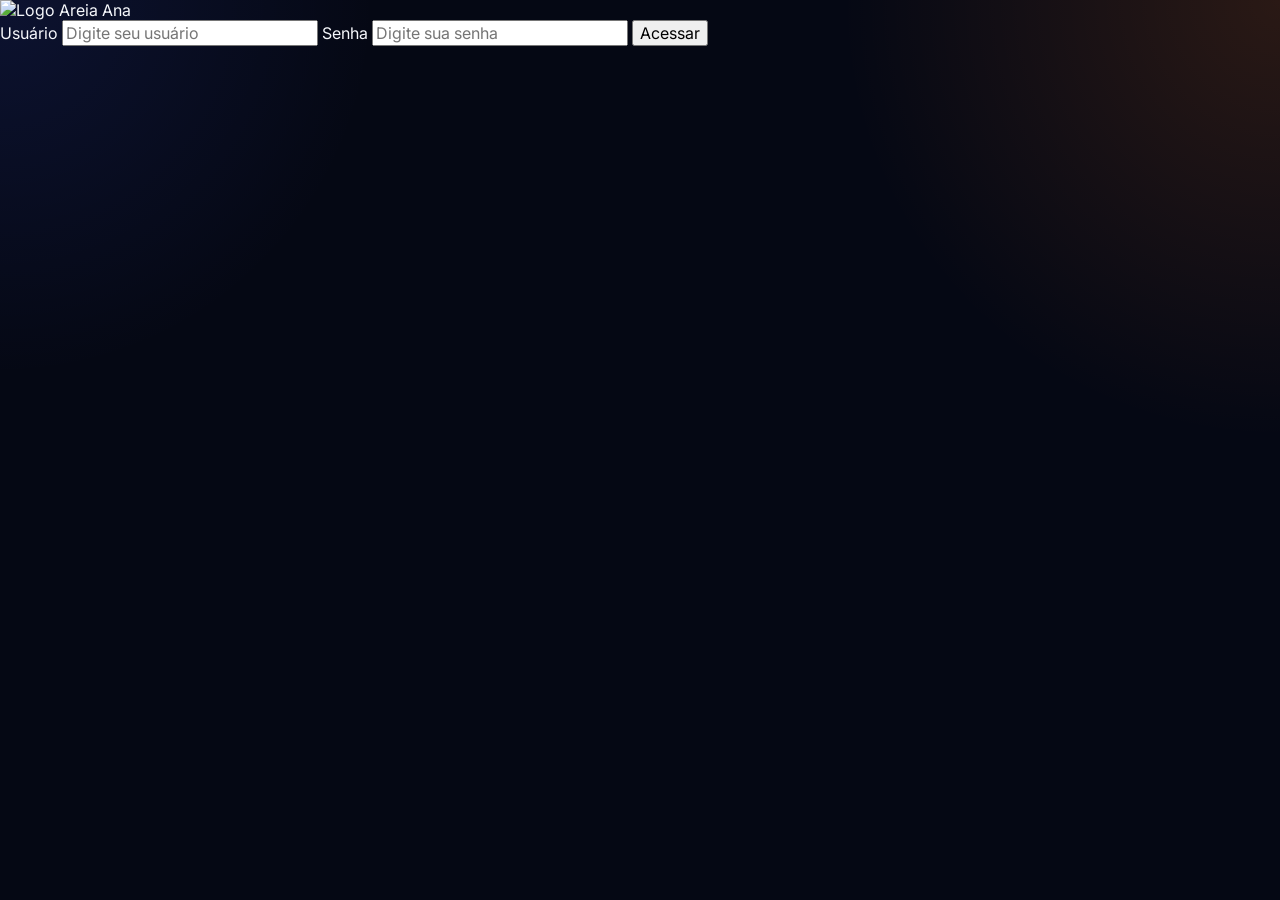
==== commit 533d5f29: "Update index.html" ====
--- a/index.html
+++ b/index.html
@@ -3,7 +3,7 @@
   <head>
     <meta charset="UTF-8" />
     <meta name="viewport" content="width=device-width, initial-scale=1.0" />
-    <title>Financeiro | Entrar</title>
+    <title>Portal Gerencial | Entrar</title>
     <link rel="preconnect" href="https://fonts.googleapis.com" />
     <link rel="preconnect" href="https://fonts.gstatic.com" crossorigin />
     <link
@@ -13,69 +13,23 @@
     <link rel="stylesheet" href="style.css" />
   </head>
   <body data-page="login">
-    <main class="page page-login">
-      <section class="portal-entry-card premium-card centered-panel">
-        <img class="logo" src="logo-areia-ana.svg" alt="Logo Areia Ana" />
-        <span class="eyebrow">Portal de acessos</span>
-        <h1>Portal Financeiro – Grupo Areia Ana</h1>
-        <p class="page-description">
-          Acesso centralizado ao ambiente executivo com projeções e faturamento, contas a receber e inadimplentes.
-        </p>
-
-        <nav class="portal-tab-preview" aria-label="Áreas do portal">
-          <span class="portal-chip is-active">Projeções e faturamento</span>
-          <span class="portal-chip">A receber</span>
-          <span class="portal-chip">Inadimplentes</span>
-        </nav>
-
-        <div class="portal-card-grid">
-          <article class="portal-link-card">
-            <span class="eyebrow">Resumo</span>
-            <h2>Projeções e faturamento</h2>
-            <p>Visão consolidada de realizado, projetado, volumes e faturamento por unidade.</p>
-          </article>
-          <article class="portal-link-card">
-            <span class="eyebrow">Operacional</span>
-            <h2>A receber</h2>
-            <p>Acompanhamento por cliente, portador, vencimento e títulos em carteira.</p>
-          </article>
-          <article class="portal-link-card">
-            <span class="eyebrow">Cobrança</span>
-            <h2>Inadimplentes</h2>
-            <p>Monitoramento de clientes vencidos, faixas de atraso e detalhamento executivo.</p>
-          </article>
-        </div>
-
-        <form id="loginForm" class="form-grid portal-login-form" novalidate>
-          <div class="portal-form-header">
-            <h2>Entrar no portal</h2>
-            <span>Informe seu usuário para acessar o ambiente corporativo.</span>
-          </div>
-
-          <label class="field">
+    <main class="login-screen">
+      <section class="login-panel">
+        <img class="login-logo" src="logo.png" alt="Logo Areia Ana" />
+        <form id="loginForm" class="login-form" novalidate>
+          <label class="login-field">
             <span>Usuário</span>
             <input id="username" name="username" type="text" autocomplete="username" placeholder="Digite seu usuário" required />
           </label>
 
-          <label class="field">
+          <label class="login-field">
             <span>Senha</span>
             <input id="password" name="password" type="password" autocomplete="current-password" placeholder="Digite sua senha" required />
           </label>
 
-          <button class="btn btn-primary btn-block" type="submit">Acessar portal</button>
-          <p id="loginMessage" class="form-message" role="alert" aria-live="polite"></p>
+          <button class="login-submit" type="submit">Acessar</button>
+          <p id="loginMessage" class="login-message" role="alert" aria-live="polite"></p>
         </form>
-
-        <div class="credentials-box">
-          <div>
-            <strong>Administrador</strong>
-            <span>admin / admin123</span>
-          </div>
-          <div>
-            <strong>Usuário</strong>
-            <span>usuario / 123</span>
-          </div>
-        </div>
       </section>
     </main>
 
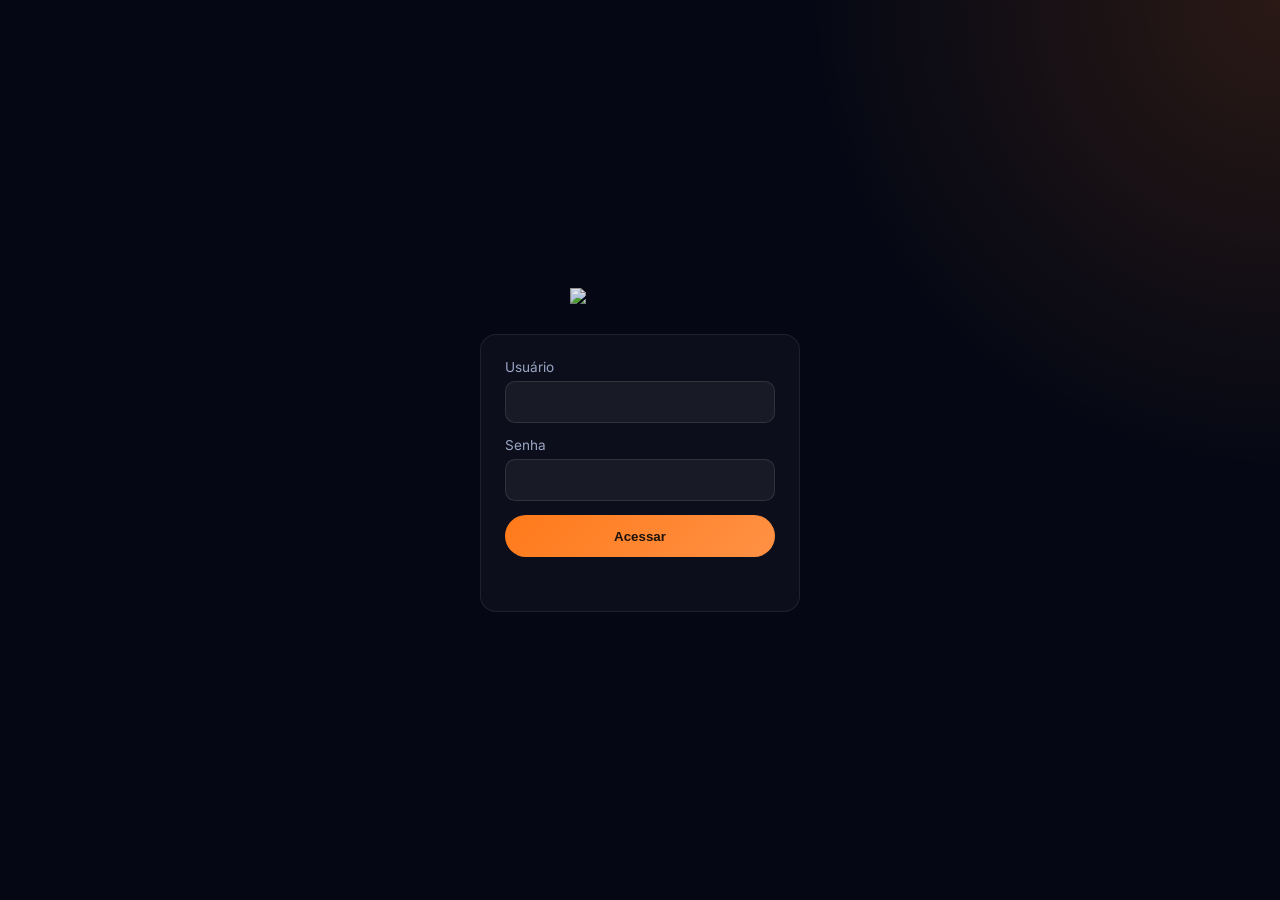
==== commit 45b17f4b: "Update index.html" ====
--- a/index.html
+++ b/index.html
@@ -1,39 +1,159 @@
 <!DOCTYPE html>
 <html lang="pt-BR">
-  <head>
-    <meta charset="UTF-8" />
-    <meta name="viewport" content="width=device-width, initial-scale=1.0" />
-    <title>Portal Gerencial | Entrar</title>
-    <link rel="preconnect" href="https://fonts.googleapis.com" />
-    <link rel="preconnect" href="https://fonts.gstatic.com" crossorigin />
-    <link
-      href="https://fonts.googleapis.com/css2?family=Inter:wght@400;500;600;700;800&display=swap"
-      rel="stylesheet"
-    />
-    <link rel="stylesheet" href="style.css" />
-  </head>
-  <body data-page="login">
-    <main class="login-screen">
-      <section class="login-panel">
-        <img class="login-logo" src="logo.png" alt="Logo Areia Ana" />
-        <form id="loginForm" class="login-form" novalidate>
-          <label class="login-field">
-            <span>Usuário</span>
-            <input id="username" name="username" type="text" autocomplete="username" placeholder="Digite seu usuário" required />
-          </label>
+<head>
+  <meta charset="UTF-8" />
+  <meta name="viewport" content="width=device-width, initial-scale=1.0"/>
+  <title>Login | Areia Ana</title>
 
-          <label class="login-field">
-            <span>Senha</span>
-            <input id="password" name="password" type="password" autocomplete="current-password" placeholder="Digite sua senha" required />
-          </label>
+  <link rel="preconnect" href="https://fonts.googleapis.com"/>
+  <link rel="preconnect" href="https://fonts.gstatic.com" crossorigin/>
+  <link href="https://fonts.googleapis.com/css2?family=Inter:wght@400;500;600;700;800&display=swap" rel="stylesheet"/>
 
-          <button class="login-submit" type="submit">Acessar</button>
-          <p id="loginMessage" class="login-message" role="alert" aria-live="polite"></p>
-        </form>
-      </section>
-    </main>
+  <style>
+    :root {
+      --bg: #050814;
+      --accent: #ff7a1a;
+      --text: #f5f7fb;
+      --muted: #99a5c3;
+    }
 
-    <script src="utils.js"></script>
-    <script src="app.js"></script>
-  </body>
+    * {
+      box-sizing: border-box;
+    }
+
+    body {
+      margin: 0;
+      height: 100vh;
+      background:
+        radial-gradient(circle at top right, rgba(255, 122, 26, 0.15), transparent 30%),
+        var(--bg);
+      font-family: 'Inter', sans-serif;
+      display: flex;
+      align-items: center;
+      justify-content: center;
+      color: var(--text);
+    }
+
+    .container {
+      display: flex;
+      flex-direction: column;
+      align-items: center;
+      gap: 30px;
+    }
+
+    .logo {
+      width: 140px;
+      opacity: 0.9;
+    }
+
+    .card {
+      width: 320px;
+      padding: 24px;
+      border-radius: 16px;
+      background: rgba(255,255,255,0.03);
+      border: 1px solid rgba(255,255,255,0.08);
+      display: flex;
+      flex-direction: column;
+      gap: 14px;
+    }
+
+    .field {
+      display: flex;
+      flex-direction: column;
+      gap: 6px;
+    }
+
+    .field span {
+      font-size: 0.85rem;
+      color: var(--muted);
+    }
+
+    input {
+      height: 42px;
+      border-radius: 10px;
+      border: 1px solid rgba(255,255,255,0.1);
+      background: rgba(255,255,255,0.05);
+      color: var(--text);
+      padding: 0 12px;
+      outline: none;
+    }
+
+    input:focus {
+      border-color: var(--accent);
+    }
+
+    button {
+      height: 42px;
+      border: none;
+      border-radius: 999px;
+      background: linear-gradient(135deg, #ff7a1a, #ff9145);
+      color: #1b120b;
+      font-weight: 700;
+      cursor: pointer;
+    }
+
+    button:hover {
+      opacity: 0.9;
+    }
+
+    .msg {
+      font-size: 0.85rem;
+      color: #ff6b6b;
+      min-height: 16px;
+    }
+  </style>
+</head>
+
+<body data-page="login">
+
+  <div class="container">
+
+    <img src="logo-areia-ana.svg" class="logo" />
+
+    <form id="loginForm" class="card">
+
+      <label class="field">
+        <span>Usuário</span>
+        <input id="username" type="text" required />
+      </label>
+
+      <label class="field">
+        <span>Senha</span>
+        <input id="password" type="password" required />
+      </label>
+
+      <button type="submit">Acessar</button>
+
+      <div id="loginMessage" class="msg"></div>
+
+    </form>
+
+  </div>
+
+  <script>
+    const CREDENTIALS = {
+      admin: { password: 'admin123', redirect: 'admin.html' },
+      usuario: { password: '123', redirect: 'dashboard.html' }
+    };
+
+    document.getElementById('loginForm').addEventListener('submit', function(e) {
+      e.preventDefault();
+
+      const user = document.getElementById('username').value.toLowerCase();
+      const pass = document.getElementById('password').value;
+
+      const cred = CREDENTIALS[user];
+
+      if (!cred || cred.password !== pass) {
+        document.getElementById('loginMessage').textContent = 'Usuário ou senha inválidos';
+        return;
+      }
+
+      localStorage.setItem('session', JSON.stringify({ user }));
+
+      window.location.href = cred.redirect;
+    });
+  </script>
+
+</body>
 </html>
